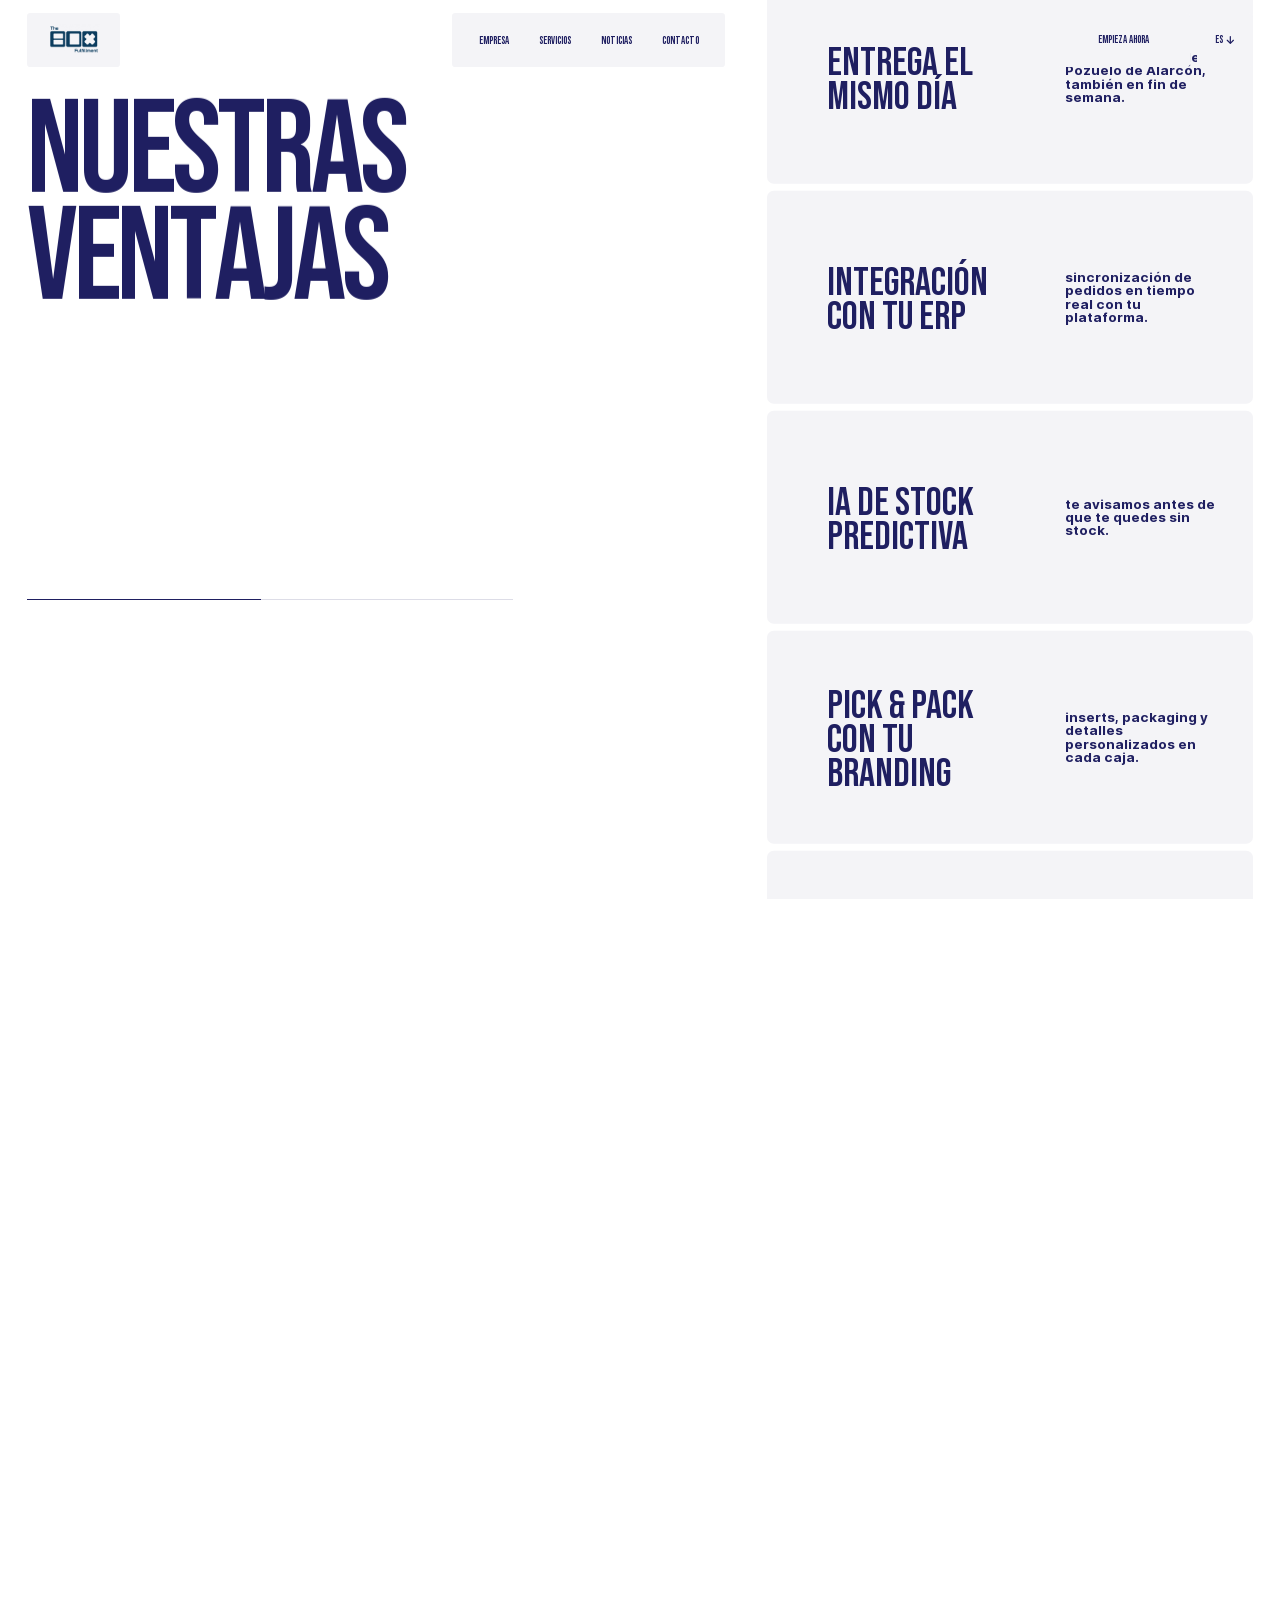
==== index.html @ 165c0702 "first commit" ====
<!DOCTYPE html>
<html lang="es">

<head>
	<meta charset="utf-8" />
	<meta property="og:image" content="./assets/img/logos/THE_BOX_LOGO_OFFICIAL_02-300x175.png" />
	<meta name="viewport" content="width=device-width, initial-scale=1.0, minimum-scale=1, maximum-scale=5" />
	<meta name="format-detection" content="telephone=no" />

	<link rel="preload" href="./assets/img/home/videos/hero-poster.png"
		as="image" type="image/png" media="(min-width: 1025px)" />
	<link rel="preload" href="./assets/img/home/videos/hero-mobile.png"
		as="image" type="image/png" media="(max-width: 1024px)" />
	<link rel="preload" href="./assets/fonts/BebasNeuePro-Bold.woff" as="font" type="font/woff" crossorigin />

	<link rel="icon" type="image/x-icon" sizes="192x192" href="./assets/favicon.ico" />

	<title>The Box Fulfillment | Inicio</title>
	<meta name="description" content="The Box Fulfillment: fulfillment especializado en suplementos. Recibimos tu producción del laboratorio, la almacenamos y la enviamos directamente a tu cliente." />

	<meta property="og:type" content="website" />
	<meta property="og:title" content="The Box Fulfillment" />
	<meta property="og:site_name" content="The Box Fulfillment" />
	<meta name="twitter:card" content="summary_large_image" />

	<link rel="stylesheet" href="./assets/css/main.css" />
	<link rel="stylesheet" href="./assets/css/custom.css" />
</head>

<body class="home">

	<!-- Preloader -->
	<div class="preloader">
		<div class="container">
			<div class="preloader__container">
				<div class="preloader__text main-animated-text">The Box Fulfillment</div>
				<div class="preloader__progress main-animated-text">
					<span class="preloader__progress-number" data-num="100">0</span>%
				</div>
				<span class="preloader__container-line"></span>
			</div>
		</div>
	</div>

	<div class="transition-plug">
		<div class="transition-plug__inner"></div>
	</div>

	<!-- Header -->
	<header class="header">
		<div class="container header__container">
			<a href="./" class="header__logo">
				<img src="./assets/img/logos/THE_BOX_LOGO_OFFICIAL-300x175.png" alt="The Box Fulfillment" class="header__logo-img" />
			</a>

			<nav class="header__menu" data-da=".header__hamburger, 1024, 0">
				<a href="./pages/about-us.html" class="header__menu-item text-hover">
					<span class="text-hover__inner">
						<span class="text-hover__elem text-hover__elem-1">Empresa</span>
						<span class="text-hover__elem text-hover__elem-2 _c-dark">Empresa</span>
					</span>
				</a>
				<a href="./pages/services.html" class="header__menu-item text-hover">
					<span class="text-hover__inner">
						<span class="text-hover__elem text-hover__elem-1">Servicios</span>
						<span class="text-hover__elem text-hover__elem-2 _c-dark">Servicios</span>
					</span>
				</a>
				<a href="./pages/blog.html" class="header__menu-item text-hover">
					<span class="text-hover__inner">
						<span class="text-hover__elem text-hover__elem-1">Noticias</span>
						<span class="text-hover__elem text-hover__elem-2 _c-dark">Noticias</span>
					</span>
				</a>
				<a href="./pages/contact-us.html" class="header__menu-item text-hover">
					<span class="text-hover__inner">
						<span class="text-hover__elem text-hover__elem-1">Contacto</span>
						<span class="text-hover__elem text-hover__elem-2 _c-dark">Contacto</span>
					</span>
				</a>
			</nav>

			<div class="header__actions">
				<button type="button" class="header__hamburger-btn btn" aria-label="Abrir menú">
					<span class="is-not-active">Menú</span>
					<span class="is-active">Cerrar</span>
				</button>

				<button type="button" class="header__btn text-hover btn" aria-label="Abrir modal"
					data-da=".header__hamburger, 1024, 1" data-contact-modal>
					<span class="btn__inner text-hover__inner">
						<span class="text-hover__elem text-hover__elem-1">Empieza ahora</span>
						<span class="text-hover__elem text-hover__elem-2">Empieza ahora</span>
					</span>
				</button>

				<div class="header__lang dropdown">
					<div class="header__lang-heading btn">
						<span class="btn__inner">
							ES
							<svg width="13" height="12" viewBox="0 0 13 12" fill="none" xmlns="http://www.w3.org/2000/svg">
								<path d="M1.267 7.06149L5.84961 11.7365C6.19441 12.0878 6.80452 12.0878 7.15054 11.7365L11.7331 7.06149C12.0902 6.69643 12.0889 6.10663 11.7295 5.74406C11.37 5.38148 10.7905 5.38148 10.4322 5.74654L7.41586 8.82221V0.931267C7.41586 0.415966 7.00504 0 6.49885 0C5.99266 0 5.58184 0.415966 5.58184 0.931267V8.82221L2.56671 5.74654C2.38698 5.56401 2.15223 5.47337 1.91625 5.47337C1.68272 5.47337 1.44796 5.56401 1.26945 5.74406C0.911205 6.10663 0.909982 6.69643 1.267 7.06149Z" fill="#1F1F61" />
							</svg>
						</span>
					</div>
					<div class="header__lang-dropdown">
						<div class="header__lang-list">
							<a href="./en/" class="header__lang-item text-hover">
								<span class="text-hover__inner">
									<span class="text-hover__elem text-hover__elem-1">Eng</span>
									<span class="text-hover__elem text-hover__elem-2">Eng</span>
								</span>
							</a>
						</div>
					</div>
				</div>
			</div>
		</div>
		<div class="header__hamburger container"></div>
	</header>

	<div id="smooth-wrapper">
		<div id="smooth-content" class="overflow-hidden">

			<div class="hero__video-container">
				<div class="hero__video-wrapper">
					<div class="hero__video-cover">
						<video class="hero__video" loop autoplay preload="auto" muted
							src="https://mvplogistics.eu/wp-content/themes/mvp/assets/img/home/videos/hero.mp4"
							poster="./assets/img/home/videos/hero-poster.png"></video>
					</div>
				</div>

				<!-- Hero -->
				<section class="hero" id="hero">
					<div class="hero__container container">
						<div class="hero__head main-animated-text">
							<div class="hero__abb">
								<div class="hero__abb-wrapper">
									<span class="hero__abb-item">The</span>
									<span class="hero__abb-item">Box</span>
								</div>
								<span class="hero__abb-text">Fulfillment</span>
							</div>
							<span class="hero__head-line main-animated-line"></span>
						</div>

						<div class="hero__container-inner">
							<h1 class="hero__title main-animated-text">
								Del laboratorio a tu cliente — tú no tocas ni una caja.
							</h1>

							<a href="./pages/services.html" class="hero__btn btn">Nuestros servicios</a>

							<div class="hero-slider">
								<div class="hero-slider__head">
									<div class="hero-slider__counter">
										<span class="hero-slider__counter-current">01</span>
										<span class="hero-slider__counter-total">/06</span>
									</div>
									<h3 class="hero-slider__title">Nuestros servicios</h3>
								</div>

								<div class="hero-slider__progressbar swiper-pagination"></div>

								<div class="swiper-wrapper">
									<div class="swiper-slide hero-slider__item active">
										<a href="./pages/services.html" class="hero-slider__item-inner" data-service="1">
											<span class="hero-slider__item-title animated-text">Almacenamiento con control de lote</span>
											<span class="hero-slider__item-box"></span>
										</a>
									</div>
									<div class="swiper-slide hero-slider__item">
										<a href="./pages/services.html" class="hero-slider__item-inner" data-service="2">
											<span class="hero-slider__item-title animated-text">Pick &amp; Pack personalizado</span>
											<span class="hero-slider__item-box"></span>
										</a>
									</div>
									<div class="swiper-slide hero-slider__item">
										<a href="./pages/services.html" class="hero-slider__item-inner" data-service="3">
											<span class="hero-slider__item-title animated-text">Envíos nacionales e internacionales</span>
											<span class="hero-slider__item-box"></span>
										</a>
									</div>
									<div class="swiper-slide hero-slider__item">
										<a href="./pages/services.html" class="hero-slider__item-inner" data-service="4">
											<span class="hero-slider__item-title animated-text">ERP de gestión integral</span>
											<span class="hero-slider__item-box"></span>
										</a>
									</div>
									<div class="swiper-slide hero-slider__item">
										<a href="./pages/services.html" class="hero-slider__item-inner" data-service="5">
											<span class="hero-slider__item-title animated-text">IA de Stock predictiva</span>
											<span class="hero-slider__item-box"></span>
										</a>
									</div>
									<div class="swiper-slide hero-slider__item">
										<a href="./pages/services.html" class="hero-slider__item-inner" data-service="6">
											<span class="hero-slider__item-title animated-text">Devoluciones gestionadas</span>
											<span class="hero-slider__item-box"></span>
										</a>
									</div>
								</div>
							</div>
						</div>
					</div>
				</section>

				<!-- About -->
				<section class="about">
					<div class="container">
						<div class="about__container scale-block">
							<div class="about__top opacity-block">
								<span class="about__top-text">Sobre nosotros</span>
								<span class="about__top-text">The Box Fulfillment</span>
							</div>

							<div class="about__container-inner">
								<h2 class="about__title animated-text">The Box Fulfillment</h2>

								<div class="opacity-block">
									<p class="about__text">
										Fulfillment 100% especializado en suplementos. Tu laboratorio nos
										envía la producción y nosotros la llevamos directamente a tus
										clientes — con control de lotes, caducidades y stock en tiempo
										real. Tú solo gestionas tu marca.
									</p>

									<a href="./pages/about-us.html" class="about__btn text-hover btn">
										<span class="btn__inner text-hover__inner">
											<span class="text-hover__elem text-hover__elem-1">Saber más sobre nosotros</span>
											<span class="text-hover__elem text-hover__elem-2">Saber más sobre nosotros</span>
										</span>
									</a>
								</div>
							</div>

							<div class="about__bottom">
								<div class="ticker">
									<span class="ticker__item">Del laboratorio a tu cliente</span>
									<span class="ticker__item">Del laboratorio a tu cliente</span>
									<span class="ticker__item">Del laboratorio a tu cliente</span>
								</div>
							</div>
						</div>
					</div>
				</section>
			</div>

			<!-- Advantages -->
			<section class="advantages">
				<div class="container">
					<div class="advantages__container">
						<div class="advantages__container-inner">
							<h2 class="advantages__title animated-text">Nuestras Ventajas</h2>
							<div class="advantages__progressbar">
								<div class="advantages__progressbar-fill"></div>
							</div>
						</div>

						<div class="advantages__scrollbox advantages__slider-mobile" data-smooth-scroll="ignore">
							<div class="swiper-wrapper advantages__scrollbox-inner">
								<div class="advantages__item advantages__scrollbox-item swiper-slide">
									<div class="advantages__item-inner">
										<h3 class="advantages__item-heading">+27M de unidades gestionadas</h3>
										<p class="advantages__item-text">en suplementos para marcas líderes del mercado.</p>
									</div>
								</div>
								<div class="advantages__item advantages__scrollbox-item swiper-slide">
									<div class="advantages__item-inner">
										<h3 class="advantages__item-heading">Especialistas en suplementos</h3>
										<p class="advantages__item-text">control de lotes, caducidades y temperatura para tu producto.</p>
									</div>
								</div>
								<div class="advantages__item advantages__scrollbox-item swiper-slide">
									<div class="advantages__item-inner">
										<h3 class="advantages__item-heading">Entrega el mismo día</h3>
										<p class="advantages__item-text">dentro de 50 km de Pozuelo de Alarcón, también en fin de semana.</p>
									</div>
								</div>
								<div class="advantages__item advantages__scrollbox-item swiper-slide">
									<div class="advantages__item-inner">
										<h3 class="advantages__item-heading">Integración con tu ERP</h3>
										<p class="advantages__item-text">sincronización de pedidos en tiempo real con tu plataforma.</p>
									</div>
								</div>
								<div class="advantages__item advantages__scrollbox-item swiper-slide">
									<div class="advantages__item-inner">
										<h3 class="advantages__item-heading">IA de Stock predictiva</h3>
										<p class="advantages__item-text">te avisamos antes de que te quedes sin stock.</p>
									</div>
								</div>
								<div class="advantages__item advantages__scrollbox-item swiper-slide">
									<div class="advantages__item-inner">
										<h3 class="advantages__item-heading">Pick &amp; Pack con tu branding</h3>
										<p class="advantages__item-text">inserts, packaging y detalles personalizados en cada caja.</p>
									</div>
								</div>
								<div class="advantages__item advantages__scrollbox-item swiper-slide">
									<div class="advantages__item-inner">
										<h3 class="advantages__item-heading">+40% crecimiento medio</h3>
										<p class="advantages__item-text">de las marcas que delegan su logística con nosotros.</p>
									</div>
								</div>
								<div class="advantages__item advantages__scrollbox-item swiper-slide">
									<div class="advantages__item-inner">
										<h3 class="advantages__item-heading">24–48h en Península</h3>
										<p class="advantages__item-text">envíos a España, Europa y mercados internacionales.</p>
									</div>
								</div>
							</div>
							<div class="swiper-pagination"></div>
						</div>
					</div>
				</div>
			</section>

			<!-- Services -->
			<section class="services">
				<div class="container">
					<div class="services__container">
						<div class="services__container-inner">
							<h2 class="services__title animated-text">Nuestros Servicios</h2>
							<a href="./pages/services.html" class="services__btn btn">Ver todos los servicios</a>
							<div class="services__progressbar">
								<div class="services__progressbar-fill"></div>
							</div>
						</div>

						<div class="services__items">
							<div class="services__item services__item-1">
								<div class="services__item-inner">
									<span class="services__item-number">01</span>
									<div class="services__item-wrapper">
										<h3 class="services__item-heading">Almacenamiento</h3>
										<p class="services__item-text">control de lotes, caducidades y stock en tiempo real.</p>
									</div>
								</div>
								<a href="./pages/services.html" class="services__item-btn btn _accent" data-service="1">
									<span class="btn__inner"></span>
								</a>
							</div>

							<div class="services__item services__item-2 _accent">
								<div class="services__item-inner">
									<span class="services__item-number">02</span>
									<div class="services__item-wrapper">
										<h3 class="services__item-heading">Pick &amp; Pack</h3>
										<p class="services__item-text">personalización máxima en cada caja con tu branding.</p>
									</div>
								</div>
								<a href="./pages/services.html" class="services__item-btn btn" data-service="2">
									<span class="btn__inner"></span>
								</a>
							</div>

							<div class="services__item services__item-3">
								<div class="services__item-inner">
									<span class="services__item-number">03</span>
									<div class="services__item-wrapper">
										<h3 class="services__item-heading">Envíos</h3>
										<p class="services__item-text">24–48h en Península, incluidos fines de semana.</p>
									</div>
								</div>
								<a href="./pages/services.html" class="services__item-btn btn _accent" data-service="3">
									<span class="btn__inner"></span>
								</a>
							</div>

							<div class="services__item services__item-4 _accent">
								<div class="services__item-inner">
									<span class="services__item-number">04</span>
									<div class="services__item-wrapper">
										<h3 class="services__item-heading">ERP de gestión</h3>
										<p class="services__item-text">panel de control con visibilidad total de tu operación.</p>
									</div>
								</div>
								<a href="./pages/services.html" class="services__item-btn btn" data-service="4">
									<span class="btn__inner"></span>
								</a>
							</div>

							<div class="services__item services__item-5">
								<div class="services__item-inner">
									<span class="services__item-number">05</span>
									<div class="services__item-wrapper">
										<h3 class="services__item-heading">IA de Stock</h3>
										<p class="services__item-text">predicción de rotura de stock antes de que ocurra.</p>
									</div>
								</div>
								<a href="./pages/services.html" class="services__item-btn btn _accent" data-service="5">
									<span class="btn__inner"></span>
								</a>
							</div>

							<div class="services__item services__item-6 _accent">
								<div class="services__item-inner">
									<span class="services__item-number">06</span>
									<div class="services__item-wrapper">
										<h3 class="services__item-heading">Devoluciones</h3>
										<p class="services__item-text">gestión completa de retornos sin complicaciones.</p>
									</div>
								</div>
								<a href="./pages/services.html" class="services__item-btn btn" data-service="6">
									<span class="btn__inner"></span>
								</a>
							</div>
						</div>
					</div>
				</div>
			</section>

			<div class="footer__video-container">
				<div class="footer__video-wrapper">
					<video class="footer__video" loop autoplay preload="auto" muted
						src="https://mvplogistics.eu/wp-content/themes/mvp/assets/img/home/videos/footer.mp4"></video>
				</div>

				<!-- Integrations / Partners -->
				<section class="clients">
					<div class="container">
						<h2 class="clients__title animated-text">Integraciones</h2>
					</div>

					<div class="clients__marquee">
						<div class="clients__track">
							<!-- Set 1 -->
							<div class="clients__item">
								<span class="clients__item-number">01</span>
								<img src="assets/img/home/clients/dhl-home-150x150.png" alt="DHL" class="clients__item-logo" />
							</div>
							<div class="clients__item">
								<span class="clients__item-number">02</span>
								<img src="assets/img/home/clients/ups-home-150x150.png" alt="UPS" class="clients__item-logo" />
							</div>
							<div class="clients__item">
								<span class="clients__item-number">03</span>
								<img src="assets/img/home/clients/amazon-home-150x150.png" alt="Amazon" class="clients__item-logo" />
							</div>
							<div class="clients__item">
								<span class="clients__item-number">04</span>
								<img src="assets/img/home/clients/shopify-home-150x150.png" alt="Shopify" class="clients__item-logo" />
							</div>
							<div class="clients__item">
								<span class="clients__item-number">05</span>
								<img src="assets/img/home/clients/correos-home-150x150.png" alt="Correos" class="clients__item-logo" />
							</div>
							<div class="clients__item">
								<span class="clients__item-number">06</span>
								<img src="assets/img/home/clients/gls-home-150x150.png" alt="GLS" class="clients__item-logo" />
							</div>
							<div class="clients__item">
								<span class="clients__item-number">07</span>
								<img src="assets/img/home/clients/woocommerce-home-150x150.png" alt="WooCommerce" class="clients__item-logo" />
							</div>
							<div class="clients__item">
								<span class="clients__item-number">08</span>
								<img src="assets/img/home/clients/prestashop-home-150x150.png" alt="PrestaShop" class="clients__item-logo" />
							</div>
							<div class="clients__item">
								<span class="clients__item-number">09</span>
								<img src="assets/img/home/clients/tipsa-home-150x150.png" alt="TIPSA" class="clients__item-logo" />
							</div>
							<div class="clients__item">
								<span class="clients__item-number">10</span>
								<img src="assets/img/home/clients/asm-home-150x150.png" alt="ASM" class="clients__item-logo" />
							</div>
							<div class="clients__item">
								<span class="clients__item-number">11</span>
								<img src="assets/img/home/clients/correos-express-home-150x150.png" alt="Correos Express" class="clients__item-logo" />
							</div>
							<div class="clients__item">
								<span class="clients__item-number">12</span>
								<img src="assets/img/home/clients/ebay-home-150x150.png" alt="eBay" class="clients__item-logo" />
							</div>
							<!-- Set 2 — duplicado para loop continuo -->
							<div class="clients__item" aria-hidden="true">
								<span class="clients__item-number">01</span>
								<img src="assets/img/home/clients/dhl-home-150x150.png" alt="" class="clients__item-logo" />
							</div>
							<div class="clients__item" aria-hidden="true">
								<span class="clients__item-number">02</span>
								<img src="assets/img/home/clients/ups-home-150x150.png" alt="" class="clients__item-logo" />
							</div>
							<div class="clients__item" aria-hidden="true">
								<span class="clients__item-number">03</span>
								<img src="assets/img/home/clients/amazon-home-150x150.png" alt="" class="clients__item-logo" />
							</div>
							<div class="clients__item" aria-hidden="true">
								<span class="clients__item-number">04</span>
								<img src="assets/img/home/clients/shopify-home-150x150.png" alt="" class="clients__item-logo" />
							</div>
							<div class="clients__item" aria-hidden="true">
								<span class="clients__item-number">05</span>
								<img src="assets/img/home/clients/correos-home-150x150.png" alt="" class="clients__item-logo" />
							</div>
							<div class="clients__item" aria-hidden="true">
								<span class="clients__item-number">06</span>
								<img src="assets/img/home/clients/gls-home-150x150.png" alt="" class="clients__item-logo" />
							</div>
							<div class="clients__item" aria-hidden="true">
								<span class="clients__item-number">07</span>
								<img src="assets/img/home/clients/woocommerce-home-150x150.png" alt="" class="clients__item-logo" />
							</div>
							<div class="clients__item" aria-hidden="true">
								<span class="clients__item-number">08</span>
								<img src="assets/img/home/clients/prestashop-home-150x150.png" alt="" class="clients__item-logo" />
							</div>
							<div class="clients__item" aria-hidden="true">
								<span class="clients__item-number">09</span>
								<img src="assets/img/home/clients/tipsa-home-150x150.png" alt="" class="clients__item-logo" />
							</div>
							<div class="clients__item" aria-hidden="true">
								<span class="clients__item-number">10</span>
								<img src="assets/img/home/clients/asm-home-150x150.png" alt="" class="clients__item-logo" />
							</div>
							<div class="clients__item" aria-hidden="true">
								<span class="clients__item-number">11</span>
								<img src="assets/img/home/clients/correos-express-home-150x150.png" alt="" class="clients__item-logo" />
							</div>
							<div class="clients__item" aria-hidden="true">
								<span class="clients__item-number">12</span>
								<img src="assets/img/home/clients/ebay-home-150x150.png" alt="" class="clients__item-logo" />
							</div>
						</div>
					</div>
				</section>

				<!-- Footer -->
				<footer class="footer">
					<div class="container">
						<div class="footer__container">
							<div class="footer__top">
								<a href="./" class="footer__logo">
									<img src="./assets/img/logos/THE_BOX_LOGO_OFFICIAL-300x175.png" alt="The Box Fulfillment" class="footer__logo-img" />
								</a>

								<nav class="footer__menu">
									<div class="footer__menu-col">
										<a href="./pages/services.html" class="footer__menu-heading text-hover">
											<span class="text-hover__inner">
												<span class="text-hover__elem text-hover__elem-1">Fulfillment</span>
												<span class="text-hover__elem text-hover__elem-2">Fulfillment</span>
											</span>
										</a>
										<a href="./pages/services.html" class="footer__menu-item text-hover">
											<span class="text-hover__inner">
												<span class="text-hover__elem text-hover__elem-1">Almacenamiento</span>
												<span class="text-hover__elem text-hover__elem-2">Almacenamiento</span>
											</span>
										</a>
										<a href="./pages/services.html" class="footer__menu-item text-hover">
											<span class="text-hover__inner">
												<span class="text-hover__elem text-hover__elem-1">Pick &amp; Pack</span>
												<span class="text-hover__elem text-hover__elem-2">Pick &amp; Pack</span>
											</span>
										</a>
										<a href="./pages/services.html" class="footer__menu-item text-hover">
											<span class="text-hover__inner">
												<span class="text-hover__elem text-hover__elem-1">Envíos</span>
												<span class="text-hover__elem text-hover__elem-2">Envíos</span>
											</span>
										</a>
										<a href="./pages/services.html" class="footer__menu-item text-hover">
											<span class="text-hover__inner">
												<span class="text-hover__elem text-hover__elem-1">Devoluciones</span>
												<span class="text-hover__elem text-hover__elem-2">Devoluciones</span>
											</span>
										</a>
									</div>

									<div class="footer__menu-col">
										<a href="./pages/services.html" class="footer__menu-heading text-hover">
											<span class="text-hover__inner">
												<span class="text-hover__elem text-hover__elem-1">Plataforma</span>
												<span class="text-hover__elem text-hover__elem-2">Plataforma</span>
											</span>
										</a>
										<a href="./pages/services.html" class="footer__menu-item text-hover">
											<span class="text-hover__inner">
												<span class="text-hover__elem text-hover__elem-1">ERP de gestión</span>
												<span class="text-hover__elem text-hover__elem-2">ERP de gestión</span>
											</span>
										</a>
										<a href="./pages/services.html" class="footer__menu-item text-hover">
											<span class="text-hover__inner">
												<span class="text-hover__elem text-hover__elem-1">IA de Stock</span>
												<span class="text-hover__elem text-hover__elem-2">IA de Stock</span>
											</span>
										</a>
										<a href="./pages/services.html" class="footer__menu-item text-hover">
											<span class="text-hover__inner">
												<span class="text-hover__elem text-hover__elem-1">Integraciones</span>
												<span class="text-hover__elem text-hover__elem-2">Integraciones</span>
											</span>
										</a>
									</div>

									<div class="footer__menu-col">
										<a href="./pages/blog.html" class="footer__menu-heading text-hover">
											<span class="text-hover__inner">
												<span class="text-hover__elem text-hover__elem-1">Recursos</span>
												<span class="text-hover__elem text-hover__elem-2">Recursos</span>
											</span>
										</a>
										<a href="./pages/blog.html" class="footer__menu-item text-hover">
											<span class="text-hover__inner">
												<span class="text-hover__elem text-hover__elem-1">Noticias</span>
												<span class="text-hover__elem text-hover__elem-2">Noticias</span>
											</span>
										</a>
										<a href="./pages/faq.html" class="footer__menu-item text-hover">
											<span class="text-hover__inner">
												<span class="text-hover__elem text-hover__elem-1">FAQ</span>
												<span class="text-hover__elem text-hover__elem-2">FAQ</span>
											</span>
										</a>
									</div>

									<div class="footer__menu-col">
										<a href="./pages/about-us.html" class="footer__menu-heading text-hover">
											<span class="text-hover__inner">
												<span class="text-hover__elem text-hover__elem-1">Empresa</span>
												<span class="text-hover__elem text-hover__elem-2">Empresa</span>
											</span>
										</a>
										<a href="./pages/about-us.html" class="footer__menu-item text-hover">
											<span class="text-hover__inner">
												<span class="text-hover__elem text-hover__elem-1">Sobre nosotros</span>
												<span class="text-hover__elem text-hover__elem-2">Sobre nosotros</span>
											</span>
										</a>
										<a href="./pages/contact-us.html" class="footer__menu-item text-hover">
											<span class="text-hover__inner">
												<span class="text-hover__elem text-hover__elem-1">Contacto</span>
												<span class="text-hover__elem text-hover__elem-2">Contacto</span>
											</span>
										</a>
									</div>
								</nav>
							</div>

							<div class="footer__bottom">
								<p class="footer__title animated-text">The Box Fulfillment</p>

								<div class="footer__bottom-container">
									<div class="footer__bottom-wrapper">
										<span class="footer__copyrights">
											© 2026 The Box Fulfillment. Todos los derechos reservados.
										</span>
										<a href="./pages/privacy-policy.html" class="footer__link text-hover">
											<span class="text-hover__inner">
												<span class="text-hover__elem text-hover__elem-1">Política de privacidad</span>
												<span class="text-hover__elem text-hover__elem-2">Política de privacidad</span>
											</span>
										</a>
									</div>

									<div class="footer__bottom-wrap">
										<div class="footer__up">
											<span class="footer__up-text">Arriba</span>
											<button type="button" class="footer__up-btn" data-scroll-to="hero">
												<svg class="footer__up-icon" width="30" height="30" viewBox="0 0 30 30" fill="none" xmlns="http://www.w3.org/2000/svg">
													<path d="M17.8544 14.4299L15.3548 11.919C15.1667 11.7302 14.8339 11.7302 14.6452 11.919L12.1456 14.4299C11.9508 14.626 11.9515 14.9428 12.1476 15.1375C12.3436 15.3322 12.6597 15.3322 12.8552 15.1362L14.5004 13.4842L14.5004 17.7225C14.5004 17.9992 14.7245 18.2227 15.0006 18.2227C15.2767 18.2227 15.5008 17.9992 15.5008 17.7225L15.5008 13.4842L17.1454 15.1362C17.2435 15.2342 17.3715 15.2829 17.5002 15.2829C17.6276 15.2829 17.7557 15.2342 17.853 15.1375C18.0484 14.9428 18.0491 14.626 17.8544 14.4299Z" fill="#1F1F61" />
												</svg>
											</button>
										</div>
									</div>
								</div>
							</div>
						</div>
					</div>
				</footer>

			</div>
		</div>
	</div>

	<!-- Modal: Formulario de contacto -->
	<div class="modal hidden" id="modal-contact">
		<p class="modal__title">Te respondemos en menos de 24h.</p>
		<p class="modal__text">¡Nos encantará hablar contigo!</p>

		<form class="modal__form" id="modal-contact-form" novalidate>
			<label class="modal__form-item input">
				<span class="modal__form-caption input__caption">
					Nombre completo: <span class="_c-accent">*</span>
				</span>
				<input type="text" name="full_name" class="modal__form-input input__field" required maxlength="400" />
			</label>

			<label class="modal__form-item input">
				<span class="modal__form-caption input__caption">
					Teléfono: <span class="_c-accent">*</span>
				</span>
				<input type="tel" name="phone" class="modal__form-input input__field input-tel" required maxlength="400" />
			</label>

			<label class="modal__form-item input">
				<span class="modal__form-caption input__caption">E-mail:</span>
				<input type="email" name="email" class="modal__form-input input__field" maxlength="400" />
			</label>

			<div class="form-message" id="modal-form-message"></div>

			<button type="submit" class="modal__form-submit text-hover btn _accent">
				<span class="text-hover__inner">
					<span class="text-hover__elem text-hover__elem-1">Enviar solicitud</span>
					<span class="text-hover__elem text-hover__elem-2">Enviar solicitud</span>
				</span>
			</button>
		</form>
	</div>

	<!-- Modal: Gracias -->
	<div class="modal hidden" id="modal-thx">
		<p class="modal__title">¡Gracias por contactar con nosotros!</p>
		<p class="modal__text">
			Te respondemos lo antes posible. Si es urgente, llámanos directamente:
		</p>
		<div class="modal__contact">
			<a href="tel:+34600000001" class="modal__contact-item">
				<img src="./assets/img/team/modal-photo-1.png" alt="Foto" class="modal__contact-img" />
				<span class="modal__contact-wrapper">
					<span class="modal__contact-heading">The Box Fulfillment</span>
					<span class="modal__contact-text">+34 600 000 001</span>
				</span>
			</a>
		</div>
	</div>

	<script src="./assets/js/main.js"></script>
	<script src="./assets/js/custom.js"></script>

</body>
</html>
---- assets/css/main.css ----
html,
body,
div,
span,
object,
iframe,
h1,
h2,
h3,
h4,
h5,
h6,
p,
blockquote,
pre,
abbr,
address,
cite,
code,
del,
dfn,
em,
img,
ins,
kbd,
q,
samp,
small,
strong,
sub,
sup,
var,
b,
i,
dl,
dt,
dd,
ol,
ul,
li,
fieldset,
form,
label,
legend,
table,
caption,
tbody,
tfoot,
thead,
tr,
th,
td,
article,
aside,
canvas,
details,
figcaption,
figure,
footer,
header,
hgroup,
menu,
nav,
section,
summary,
time,
mark,
audio,
video {
	margin: 0;
	padding: 0;
	border: 0;
	outline: 0;
	font-size: 100%;
	font-style: normal;
	vertical-align: baseline;
	background: transparent;
}
article,
aside,
details,
figcaption,
figure,
footer,
header,
hgroup,
menu,
nav,
section {
	display: block;
}
nav ul {
	list-style: none;
}
blockquote,
q {
	quotes: none;
}
blockquote:before,
blockquote:after,
q:before,
q:after {
	content: '';
	content: none;
}
a {
	margin: 0;
	padding: 0;
	font-size: 100%;
	vertical-align: baseline;
	background: transparent;
}
ins {
	background-color: #ff9;
	color: #000;
	text-decoration: none;
}
mark {
	background-color: #ff9;
	color: #000;
	font-style: italic;
	font-weight: 700;
}
del {
	text-decoration: line-through;
}
abbr[title],
dfn[title] {
	border-bottom: 1px dotted;
	cursor: help;
}
table {
	border-collapse: collapse;
	border-spacing: 0;
}
hr {
	display: block;
	height: 1px;
	border: 0;
	border-top: 1px solid #cccccc;
	margin: 1em 0;
	padding: 0;
}
input,
select {
	vertical-align: middle;
}
* {
	padding: 0;
	margin: 0;
	border: 0;
}
*,
*:before,
*:after {
	-moz-box-sizing: border-box;
	-webkit-box-sizing: border-box;
	box-sizing: border-box;
}
:focus,
:active {
	outline: none;
}
a:focus,
a:active {
	outline: none;
}
nav,
footer,
header,
aside {
	display: block;
}
html,
body {
	height: 100%;
	width: 100%;
	-ms-text-size-adjust: 100%;
	-moz-text-size-adjust: 100%;
	-webkit-text-size-adjust: 100%;
}
body {
	overflow-x: hidden;
}
header,
section,
footer {
	position: relative;
}
input,
button,
textarea {
	font-family: inherit;
}
textarea {
	resize: none;
}
input::-ms-clear {
	display: none;
}
button {
	color: inherit;
	cursor: pointer;
	background-color: transparent;
	font-size: inherit;
}
button::-moz-focus-inner {
	padding: 0;
	border: 0;
}
a,
a:visited {
	text-decoration: none;
}
a,
a:hover {
	text-decoration: none;
	color: inherit;
}
ul li {
	list-style: none;
}
img {
	max-width: 100%;
	max-height: 100%;
}
h1,
h2,
h3,
h4,
h5,
h6 {
	font-size: inherit;
	font-weight: inherit;
}
input[type='search']::-webkit-search-decoration,
input[type='search']::-webkit-search-cancel-button,
input[type='search']::-webkit-search-results-button,
input[type='search']::-webkit-search-results-decoration {
	display: none;
}
input[type='number']::-webkit-outer-spin-button,
input[type='number']::-webkit-inner-spin-button {
	appearance: none;
	-webkit-appearance: none;
	-moz-appearance: none;
	-ms-progress-appearance: none;
	margin: 0;
}
input,
textarea,
button,
select,
a {
	-webkit-tap-highlight-color: rgba(0, 0, 0, 0);
}
@font-face {
	font-family: BebasNeuePro;
	font-style: normal;
	font-weight: 400;
	src: url(../fonts/BebasNeuePro-Regular.woff) format('woff');
	font-display: swap;
}
@font-face {
	font-family: BebasNeuePro;
	font-style: normal;
	font-weight: 700;
	src: url(../fonts/BebasNeuePro-Bold.woff) format('woff');
	font-display: swap;
}
@font-face {
	font-family: Inter;
	font-style: normal;
	font-weight: 400;
	src: url(../fonts/Inter-Regular.woff) format('woff');
	font-display: swap;
}
@font-face {
	font-family: Inter;
	font-style: normal;
	font-weight: 500;
	src: url(../fonts/Inter-Medium.woff) format('woff');
	font-display: swap;
}
@font-face {
	font-family: Inter;
	font-style: normal;
	font-weight: 600;
	src: url(../fonts/Inter-SemiBold.woff) format('woff');
	font-display: swap;
}
@font-face {
	font-family: Inter;
	font-style: normal;
	font-weight: 700;
	src: url(../fonts/Inter-Bold.woff) format('woff');
	font-display: swap;
}
@media only screen and (max-width: 1024px) {
	html {
		font-size: calc(1px + 1.5 * (100vw - 375px) / 584);
	}
}
@media only screen and (min-width: 1025px) {
	html {
		font-size: calc(0.5px + 0.5 * (100vw - 960px) / 960);
	}
}
body {
	min-width: 320px;
	position: relative;
	line-height: 1.2;
	font-size: 20rem;
	font-weight: 700;
	font-family: BebasNeuePro, sans-serif;
	background-color: #fff;
	color: #1f1f61;
	scrollbar-width: 0px;
}
body::-webkit-scrollbar-track {
	background: #fff;
}
body::-webkit-scrollbar {
	width: 0px;
}
picture {
	display: flex;
}
picture img {
	width: 100%;
}
.overflow-hidden {
	overflow: hidden !important;
}
.hidden {
	display: none;
}
.home .footer {
	background: none;
}
.transition-plug {
	position: fixed;
	top: 0;
	bottom: 0;
	left: 0;
	right: 0;
	background-color: #f4f4f7;
	transform: translateY(-105%);
	z-index: 15;
}
.transition-plug__inner {
	background-color: #1f1f61;
	position: absolute;
	left: 0;
	top: 0;
	width: 100%;
	height: 0;
}
.text-animate {
	transform: translate(70%);
}
.text-animate .word {
	clip-path: inset(0 -6em 0 -6em);
}
.text-animate .char {
	transform: translateY(105%);
	transform-origin: bottom;
}
.text-rows-animate .line {
	overflow: hidden;
}
.text-rows-animate .word {
	transform: translateY(105%);
	transform-origin: bottom;
}
.text-hover__inner {
	display: block;
	clip-path: inset(0 -6em 0 -6em);
	position: relative;
	z-index: 2;
}
.text-hover__elem {
	display: block;
}
.text-hover__elem-2 {
	position: absolute;
}
@keyframes arrowMove {
	0% {
		transform: translate(0);
	}
	45% {
		transform: translate(300%);
	}
	46% {
		transform: translate(300%);
		opacity: 0;
	}
	65% {
		transform: translate(-300%);
		opacity: 0;
	}
	66% {
		transform: translate(-300%);
		opacity: 1;
	}
	to {
		transform: translate(0);
	}
}
@media only screen and (max-width: 1024px) {
	.text-hover__elem-2 {
		display: none;
	}
}
.preloader {
	display: flex;
	align-items: flex-end;
	height: 100vh;
	padding-bottom: 35rem;
	position: fixed;
	top: 0;
	bottom: 0;
	left: 0;
	right: 0;
	z-index: 20;
}
.preloader__container {
	display: flex;
	justify-content: space-between;
	align-items: flex-end;
	width: 100%;
	position: relative;
	font-size: 30rem;
	line-height: 0.9;
	text-transform: uppercase;
	padding-bottom: 10rem;
}
.preloader__container-line {
	display: block;
	position: absolute;
	bottom: 0;
	left: 0;
	height: 1rem;
	background-color: #1f1f6126;
	width: 0%;
}
.preloader__progress {
	text-align: right;
}
@media only screen and (max-width: 1024px) {
	.preloader__container {
		font-size: 20rem;
	}
}
.container {
	width: 100%;
	padding: 0 40rem;
}
@media only screen and (max-width: 1024px) {
	.container {
		padding: 0 20rem;
	}
}
input,
textarea {
	background: none;
	color: inherit;
	line-height: 1.2;
	transition: border 0.3s ease-in-out;
	border: 1rem solid transparent;
}
.input {
	display: flex;
	position: relative;
	font-family: Inter;
}
.input.focus .input__caption {
	top: calc(50% - 23rem);
	font-size: 12rem;
}
.input__caption {
	color: #1f1f6166;
	font-weight: 500;
	font-size: 16rem;
	position: absolute;
	top: 50%;
	left: 40rem;
	transform: translateY(-50%);
	transition: 0.3s;
	z-index: 2;
}
.input__field {
	color: #141414;
	background-color: #f4f4f7;
	border-radius: 5rem;
	padding: 33rem 40rem;
	width: 100%;
	font-weight: 500;
	font-size: 16rem;
}
@media only screen and (max-width: 1024px) {
	.input__caption {
		left: 30rem;
	}
	.input__field {
		padding: 30rem;
	}
}
._c-accent {
	color: #1f1f61;
}
._c-dark {
	color: #141414;
}
._text-center {
	text-align: center;
}
._bg-accent {
	background-color: #1f1f61;
}
._td-underline {
	position: relative;
}
._td-underline:before {
	content: '';
	position: absolute;
	left: 0;
	top: 100%;
	width: 100%;
	height: 1rem;
	background-color: #fff;
}
@media only screen and (max-width: 1024px) {
	._td-underline:before {
		display: none;
	}
}
.btn {
	display: inline-flex;
	justify-content: center;
	align-items: center;
	position: relative;
	text-decoration: none;
	outline: none;
	overflow: hidden;
	cursor: pointer;
	font-family: BebasNeuePro, sans-serif;
	text-align: center;
	text-transform: uppercase;
	font-weight: 700;
	line-height: 1.1;
	font-size: 30rem;
	padding: 0 60rem;
	height: 120rem;
	background-color: #f4f4f7;
	border: 1rem solid #f4f4f7;
	color: #1f1f61;
	border-radius: 5rem;
	transition: 0.3s;
}
.btn__inner {
	position: relative;
	z-index: 2;
}
.btn:focus,
.btn:hover {
	text-decoration: none;
}
.btn:after {
	content: '';
	position: absolute;
	top: 0;
	left: 0;
	display: block;
	background-color: #1f1f61;
	width: 100%;
	height: 100%;
	opacity: 0;
	border-radius: 100%;
	transform: translateY(100%);
	transition: opacity 0.65s cubic-bezier(0.215, 0.61, 0.355, 1), border-radius 0s 0.65s,
		transform 0s 0.65s;
}
.btn:hover {
	color: #fff;
}
.btn:hover:after {
	opacity: 1;
	border-radius: 0;
	transform: translate(0);
	transition: border-radius 0.65s cubic-bezier(0.215, 0.61, 0.355, 1),
		transform 0.65s cubic-bezier(0.215, 0.61, 0.355, 1);
}
.btn._accent {
	background-color: #1f1f61;
	border-color: #1f1f61;
	color: #fff;
}
.btn._accent:after {
	background-color: #f4f4f7;
}
.btn._accent:hover {
	color: #1f1f61;
}
@media only screen and (max-width: 1024px) {
	.btn {
		width: 100%;
		height: 80rem;
		font-size: 20rem;
	}
	.btn:after {
		display: none;
	}
	.btn:hover {
		color: #1f1f61;
	}
	.btn._accent:hover {
		color: #f4f4f7;
	}
}
.modal.f-html {
	width: 740rem;
	background-color: #fff;
	border-radius: 10rem;
	padding: 65rem;
	display: flex;
	flex-direction: column;
}
.modal .f-button.is-close-button {
	width: 85rem;
	height: 85rem;
	border-radius: 5rem;
	background-color: #f4f4f7;
	opacity: 1;
	right: calc(100% + 20rem);
	top: 50%;
	transform: translateY(-50%);
	border: 1rem solid #f4f4f7;
}
.modal .f-button.is-close-button svg {
	display: none;
}
.modal .f-button.is-close-button svg:focus-visible {
	box-shadow: none;
}
.modal .f-button.is-close-button:before {
	content: '';
	width: 100%;
	height: 100%;
	background-image: url(../img/icons/close.svg);
	background-size: cover;
	background-position: center;
	transition: 0.3s;
	z-index: 2;
}
.modal .f-button.is-close-button:hover {
	background-color: #1f1f61;
}
.modal .f-button.is-close-button:hover:before {
	filter: invert(100%);
}
.modal__title {
	font-size: 70rem;
	color: #1f1f61;
	letter-spacing: -0.04em;
	line-height: 0.85;
	text-transform: uppercase;
	margin-bottom: 60rem;
}
.modal__text {
	color: #1f1f61;
	font-family: Inter;
	font-weight: 500;
	margin-bottom: 15rem;
	letter-spacing: -0.01em;
	line-height: 1;
	font-size: 16rem;
}
.modal__form-item {
	margin-bottom: 10rem;
}
.modal__form-submit {
	width: 100%;
}
.modal__contact {
	display: flex;
	justify-content: space-between;
	margin-top: 40rem;
	padding-bottom: 20rem;
	border-bottom: 1rem solid rgba(31, 31, 97, 0.15);
}
.modal__contact-item {
	display: flex;
	align-items: center;
	gap: 25rem;
}
.modal__contact-img {
	width: 85rem;
	height: 100rem;
	border-radius: 3rem;
}
.modal__contact-wrapper {
	display: flex;
	flex-direction: column;
}
.modal__contact-heading {
	font-weight: 700;
	font-size: 20rem;
	color: #1f1f61;
	text-transform: uppercase;
}
.modal__contact-text {
	font-weight: 700;
	font-size: 18rem;
	color: #1f1f61;
}
.modal-services.f-html {
	padding: 0;
	margin: 0;
	background: none;
}
.modal-services__inner {
	max-height: 90vh;
	width: 965rem;
	background-color: #1f1f61;
	color: #fff;
	padding: 150rem 225rem 150rem 195rem;
	overflow-y: auto;
	border-radius: 10rem;
	scrollbar-width: 0px;
}
.modal-services__inner::-webkit-scrollbar-track {
	background: #fff;
}
.modal-services__inner::-webkit-scrollbar {
	width: 0px;
}
.modal-services .f-button.is-close-button {
	width: 85rem;
	height: 85rem;
	border-radius: 5rem;
	background-color: #f4f4f7;
	opacity: 1;
	right: calc(100% + 20rem);
	top: 50%;
	transform: translateY(-50%);
	border: 1rem solid #f4f4f7;
}
.modal-services .f-button.is-close-button svg {
	display: none;
}
.modal-services .f-button.is-close-button svg:focus-visible {
	box-shadow: none;
}
.modal-services .f-button.is-close-button:before {
	content: '';
	width: 100%;
	height: 100%;
	background-image: url(../img/icons/close.svg);
	background-size: cover;
	background-position: center;
	transition: 0.3s;
	z-index: 2;
}
.modal-services .f-button.is-close-button:hover {
	background-color: #1f1f61;
}
.modal-services .f-button.is-close-button:hover:before {
	filter: invert(100%);
}
.modal-services.hidden {
	display: none;
}
.modal-services__container {
	margin-bottom: 60rem;
}
.modal-services__container:last-child {
	margin-bottom: 0;
}
.modal-services__title {
	margin-bottom: 80rem;
	text-transform: uppercase;
	font-size: 60rem;
	line-height: 0.9;
}
.modal-services__heading {
	font-size: 40rem;
	margin-bottom: 40rem;
	text-transform: uppercase;
}
.modal-services__heading._mb-less {
	margin-bottom: 20rem;
}
.modal-services__items {
	display: flex;
	flex-direction: column;
	gap: 15rem;
}
.modal-services__item {
	vertical-align: middle;
}
.modal-services__city {
	font-size: 30rem;
	text-transform: uppercase;
	margin-right: 10rem;
}
.modal-services__city:after {
	content: '';
	display: inline-block;
	width: 21rem;
	height: 21rem;
	background-image: url(../img/icons/arrow-right.svg);
	background-size: contain;
	background-repeat: no-repeat;
	background-position: center;
	margin-left: 10rem;
}
.modal-services__city:last-child:after {
	display: none;
}
.modal-services__text {
	font-family: Inter;
	font-size: 18rem;
	line-height: 1;
	display: flex;
	flex-direction: column;
	gap: 20rem;
}
.modal-services__text-small {
	font-family: Inter;
	font-size: 16rem;
	font-weight: 400;
}
.modal-services__caption {
	margin-bottom: 10rem;
	font-size: 25rem;
	text-transform: uppercase;
}
.modal-services__wrapper {
	margin-bottom: 20rem;
}
.modal-services__wrapper:last-child {
	margin-bottom: 0;
}
.modal-services__list {
	margin-top: 20rem;
	border-top: 1rem solid rgba(255, 255, 255, 0.1);
}
.modal-services__list-item {
	padding: 15rem 0;
	border-bottom: 1rem solid rgba(255, 255, 255, 0.1);
	line-height: 0.9;
}
.modal-services__info {
	display: flex;
	justify-content: space-between;
	align-items: center;
	padding: 10rem 0;
	border-top: 1rem solid rgba(255, 255, 255, 0.1);
	border-bottom: 1rem solid rgba(255, 255, 255, 0.1);
	line-height: 0.9;
	margin: 20rem 0;
}
.modal-services__info-btn {
	padding: 0;
	width: 35rem;
	height: 35rem;
}
.modal-services__info-btn .btn__inner {
	display: flex;
	align-items: center;
	justify-content: center;
}
.modal-services__info-btn .btn__inner:before {
	content: '';
	display: block;
	width: 8rem;
	height: 8rem;
	background-image: url(../img/icons/plus.svg);
	background-size: contain;
	background-repeat: no-repeat;
	background-position: center;
	filter: invert(100%);
	transition: 0.3s;
}
.modal-services__info-btn:hover .btn__inner:before {
	filter: invert(0%);
	transform: rotate(180deg);
}
.fancybox__viewport.is-draggable {
	cursor: default !important;
}
@media only screen and (max-width: 1024px) {
	.modal.f-html {
		width: calc(100% - 40rem);
		padding: 40rem 20rem 20rem;
	}
	.modal .f-button.is-close-button {
		width: 65rem;
		height: 65rem;
		right: 50%;
		top: auto;
		bottom: calc(100% + 10rem);
		transform: translate(50%);
	}
	.modal .f-button.is-close-button:hover {
		background-color: #f4f4f7;
	}
	.modal .f-button.is-close-button:hover:before {
		filter: invert(0%);
	}
	.modal__title {
		font-size: 40rem;
		margin-bottom: 40rem;
	}
	.modal__text {
		font-size: 13rem;
	}
	.modal__contact {
		flex-direction: column;
		margin-top: 30rem;
		gap: 20rem;
		padding-bottom: 0;
		border: none;
	}
	.modal-services__inner {
		max-height: 75vh;
		width: 335rem;
		padding: 60rem 20rem 40rem;
	}
	.modal-services .f-button.is-close-button {
		width: 65rem;
		height: 65rem;
		right: 50%;
		top: auto;
		bottom: calc(100% + 10rem);
		transform: translate(50%);
	}
	.modal-services .f-button.is-close-button:hover {
		background-color: #f4f4f7;
	}
	.modal-services .f-button.is-close-button:hover:before {
		filter: invert(0%);
	}
	.modal-services.hidden {
		display: none;
	}
	.modal-services__container {
		margin-bottom: 40rem;
	}
	.modal-services__title {
		margin-bottom: 40rem;
		font-size: 40rem;
	}
	.modal-services__heading {
		font-size: 25rem;
		margin-bottom: 15rem;
	}
	.modal-services__items {
		gap: 10rem;
	}
	.modal-services__city {
		font-size: 20rem;
	}
	.modal-services__city:after {
		width: 15rem;
		height: 15rem;
	}
	.modal-services__text {
		font-size: 14rem;
		gap: 10rem;
	}
	.modal-services__caption {
		margin-bottom: 10rem;
		font-size: 20rem;
	}
	.modal-services__wrapper {
		margin-bottom: 15rem;
	}
	.modal-services__list {
		margin-top: 15rem;
	}
	.modal-services__list-item {
		padding: 10rem 0;
		font-size: 16rem;
	}
}
.ticker {
	animation: ticker 20s linear infinite;
	white-space: nowrap;
	box-sizing: content-box;
	display: inline-block;
	padding-left: 100%;
}
.ticker__item {
	margin-right: 150rem;
}
.ticker__item:last-child {
	margin-right: 0;
}
@keyframes ticker {
	0% {
		-webkit-transform: translate3d(0, 0, 0);
		transform: translateZ(0);
		visibility: visible;
	}
	to {
		-webkit-transform: translate3d(-100%, 0, 0);
		transform: translate3d(-100%, 0, 0);
	}
}
.header {
	position: fixed;
	top: 0;
	left: 0;
	right: 0;
	z-index: 10;
	transform: translateY(-105%);
}
.header__container {
	padding-top: 20rem;
	padding-bottom: 20rem;
	display: flex;
	justify-content: space-between;
	align-items: center;
	position: relative;
	transition: transform 0.8s ease-in-out;
	z-index: 2;
}
.header__container.active {
	transform: translateY(calc(-105% - 120rem));
}
.header__logo {
	height: 80rem;
	background-color: #f4f4f7;
	border-radius: 5rem;
	display: flex;
	justify-content: center;
	align-items: center;
	padding: 0 30rem;
}
.header__logo-img {
	width: 80rem;
}
.header__menu {
	height: 80rem;
	background-color: #f4f4f7;
	border-radius: 5rem;
	display: flex;
	justify-content: center;
	align-items: center;
	gap: 45rem;
	padding: 0 40rem;
	font-size: 16rem;
	text-transform: uppercase;
}
.header__menu-item {
	color: #1f1f61;
}
.header__actions {
	display: flex;
	gap: 10rem;
}
.header__btn {
	height: 80rem;
	font-size: 16rem;
}
.header__lang {
	position: relative;
	text-transform: uppercase;
}
.header__lang-heading {
	height: 80rem;
	width: 85rem;
	background-color: #f4f4f7;
	border-radius: 5rem;
	padding: 0;
	font-size: 16rem;
}
.header__lang-heading svg {
	width: 13rem;
	height: 12rem;
	flex: 0 0 auto;
	transition: transform 0.3s;
}
.header__lang-heading svg path {
	transition: fill 0.3s;
}
.header__lang-heading .btn__inner {
	display: flex;
	align-items: center;
	justify-content: center;
	gap: 5rem;
}
.header__lang-heading:hover svg path {
	fill: #f4f4f7;
}
.header__lang-heading.active svg {
	transform: rotate(180deg);
}
.header__lang-dropdown {
	background-color: #f4f4f7;
	border-radius: 5rem;
	position: absolute;
	top: 100%;
	margin-top: 10rem;
	display: flex;
	flex-direction: column;
	align-items: center;
	justify-content: center;
	width: 100%;
	transform: translate(200%);
}
.header__lang-dropdown.hidden {
	display: none;
}
.header__lang-list {
	padding: 20rem 0;
	display: flex;
	flex-direction: column;
	align-items: flex-start;
	gap: 12rem;
}
.header__lang-item {
	font-size: 16rem;
}
.header__hamburger,
.header__hamburger-btn {
	display: none;
}
@media only screen and (max-width: 1024px) {
	.header__container.active {
		transform: translateY(0);
	}
	.header__logo {
		height: 60rem;
		padding: 0 8rem;
	}
	.header__logo-img {
		width: 40rem;
	}
	.header__menu {
		height: auto;
		background: none;
		border-radius: 0;
		flex-direction: column;
		gap: 30rem;
		padding: 0;
		position: relative;
		top: 30vh;
		font-size: 30rem;
	}
	.header__menu-item,
	.header__menu-item:hover {
		color: #fff;
	}
	.header__btn {
		font-size: 20rem;
		background-color: #fff;
	}
	.header__lang-heading {
		height: 60rem;
		width: 60rem;
	}
	.header__lang-heading svg {
		width: 11rem;
		height: 12rem;
	}
	.header__lang-heading .btn__inner {
		display: flex;
		align-items: center;
		justify-content: center;
		gap: 5rem;
	}
	.header__lang-heading:hover svg path {
		fill: #1f1f61;
	}
	.header__lang-heading.active svg {
		transform: rotate(180deg);
	}
	.header__lang-dropdown {
		margin-top: 5rem;
	}
	.header__lang-list {
		gap: 7rem;
	}
	.header__hamburger {
		position: fixed;
		top: 0;
		left: 0;
		right: 0;
		height: 100vh;
		background-color: #1f1f61;
		display: flex;
		justify-content: space-between;
		flex-direction: column;
		transform: translate(100%);
		padding-bottom: 20rem;
	}
	.header__hamburger-btn {
		display: flex;
		height: 60rem;
		padding: 0 20rem;
		font-size: 14rem;
		min-width: 80rem;
	}
	.header__hamburger-btn .is-active {
		display: none;
	}
	.header__hamburger-btn.active .is-active {
		display: block;
	}
	.header__hamburger-btn.active .is-not-active {
		display: none;
	}
}
.footer {
	padding-top: 120rem;
	color: #fff;
	background-color: #141414;
}
.footer__video {
	width: 100%;
	height: 100%;
	object-fit: cover;
	object-position: center;
}
.footer__video-container {
	position: relative;
}
.footer__video-wrapper {
	display: flex;
	position: absolute;
	top: -1vh;
	left: -1%;
	width: 102%;
	height: 102vh;
	z-index: -1;
}
.footer__video-wrapper:after {
	content: '';
	display: block;
	width: 100%;
	height: 100%;
	position: absolute;
	top: 0;
	left: 0;
	background-color: #000;
	opacity: 0.3;
	z-index: 2;
}
.footer__container {
	display: flex;
	flex-direction: column;
	gap: 275rem;
}
.footer__top {
	display: flex;
	justify-content: space-between;
	align-items: flex-start;
}
.footer__logo {
	display: flex;
}
.footer__logo-img {
	width: 105rem;
}
.footer__menu {
	display: flex;
	justify-content: space-between;
	gap: 170rem;
	width: 1100rem;
}
.footer__menu-col {
	display: flex;
	flex-direction: column;
}
.footer__menu-heading {
	font-size: 30rem;
	text-transform: uppercase;
	margin-bottom: 60rem;
}
.footer__menu-item {
	font-size: 18rem;
	margin-bottom: 10rem;
	font-weight: 400;
}
.footer__menu-item:last-child {
	margin-bottom: 0;
}
.footer__title {
	font-size: 257rem;
	font-weight: 700;
	line-height: 0.9;
	text-transform: uppercase;
	padding-top: 30rem;
	margin-bottom: 30rem;
	border-top: 1rem solid rgba(255, 255, 255, 0.2);
	display: flex;
}
.footer__bottom-container {
	padding: 20rem 0;
	border-top: 1rem solid rgba(255, 255, 255, 0.2);
	display: flex;
	align-items: center;
	justify-content: space-between;
}
.footer__bottom-wrapper {
	display: flex;
	align-items: center;
	gap: 10rem;
}
.footer__bottom-wrap {
	width: 1100rem;
	display: flex;
	align-items: center;
	justify-content: space-between;
}
.footer__copyrights {
	width: 360rem;
}
.footer__copyrights,
.footer__link {
	font-size: 12rem;
	text-transform: uppercase;
}
.footer__up {
	display: flex;
	align-items: center;
	gap: 15rem;
	font-size: 12rem;
	text-transform: uppercase;
}
.footer__up-btn {
	display: flex;
	align-items: center;
	justify-content: center;
	border-radius: 2rem;
	width: 30rem;
	height: 30rem;
	background-color: #f4f4f70d;
	transition: 0.3s;
}
.footer__up-btn:hover {
	background-color: #fff;
}
.footer__up-btn:hover path {
	fill: #141414;
}
.footer__up-icon {
	width: 100%;
	height: 100%;
}
.footer__up-icon path {
	fill: #fff;
	transition: 0.3s;
}
@media only screen and (max-width: 1024px) {
	.footer {
		padding-top: 80rem;
	}
	.footer__video {
		display: none;
	}
	.footer__video-wrapper {
		background-image: url(../img/home/videos/footer-mobile.png);
		background-size: cover;
		background-position: center;
	}
	.footer__video-wrapper:after {
		display: none;
	}
	.footer__container {
		gap: 60rem;
	}
	.footer__top {
		flex-direction: column;
		align-items: stretch;
	}
	.footer__logo {
		display: none;
	}
	.footer__menu {
		flex-direction: column;
		gap: 40rem;
		width: 100%;
	}
	.footer__menu-heading {
		font-size: 20rem;
		margin-bottom: 20rem;
	}
	.footer__menu-item {
		font-size: 16rem;
		margin-bottom: 10rem;
		line-height: 1.1;
	}
	.footer__title {
		font-size: 47rem;
		padding-top: 15rem;
		margin-bottom: 15rem;
	}
	.footer__bottom-container {
		padding: 15rem 0 20rem;
	}
	.footer__bottom-wrapper {
		flex-direction: column;
		align-items: flex-start;
		gap: 5rem;
	}
	.footer__bottom-wrap,
	.footer__copyrights {
		width: auto;
	}
	.footer__copyrights,
	.footer__link {
		color: #ffffff80;
		font-size: 10rem;
	}
	.footer__up {
		gap: 10rem;
		font-size: 10rem;
		color: #ffffff80;
	}
}
.hero {
	height: 100vh;
	display: flex;
	flex-direction: column;
	justify-content: flex-end;
}
.hero__video {
	width: 100%;
	height: 100%;
	object-fit: cover;
	object-position: center;
}
.hero__video-container {
	padding-bottom: 100rem;
	position: relative;
}
.hero__video-container:after {
	content: '';
	display: block;
	width: 100%;
	height: 100rem;
	position: absolute;
	bottom: -1rem;
	left: 0;
	right: 0;
	background-color: #fff;
}
.hero__video-cover {
	display: flex;
	position: absolute;
	left: 50%;
	top: 100%;
	transform: translate(-50%) scale(0.35) rotate(30deg);
	width: 100%;
	height: 100%;
}
.hero__video-cover:after {
	content: '';
	display: block;
	width: 100%;
	height: 100%;
	position: absolute;
	top: 0;
	left: 0;
	background-color: #000;
	opacity: 0.35;
	z-index: 2;
}
.hero__video-wrapper {
	width: 100%;
	height: 100vh;
	display: flex;
	position: absolute;
	left: 0;
	top: 0;
	z-index: -1;
}
.hero__container {
	padding-bottom: 80rem;
	position: relative;
	z-index: 2;
}
.hero__container-inner {
	display: flex;
	justify-content: space-between;
	align-items: center;
}
.hero__head {
	color: #fff;
	display: flex;
	justify-content: space-between;
	align-items: center;
	margin-bottom: 100rem;
	padding-bottom: 15rem;
	position: relative;
}
.hero__head-line {
	position: absolute;
	left: 0;
	bottom: 0;
	background-color: #ffffff26;
	width: 0;
	height: 1rem;
}
.hero__abb {
	display: flex;
	align-items: center;
	justify-content: space-between;
	width: 100%;
	font-size: 40rem;
	line-height: 0.9;
}
.hero__abb-wrapper {
	display: flex;
	gap: 10rem;
}
.hero__abb-item {
	display: inline-block;
	width: 360rem;
}
.hero__abb-text {
	font-size: 40rem;
	line-height: 0.9;
	text-transform: uppercase;
}
.hero__title {
	font-size: 100rem;
	max-width: 1100rem;
	line-height: 0.9;
	text-transform: uppercase;
	color: #fff;
}
.hero__btn {
	display: none;
}
.hero-slider {
	background-color: #fff;
	border-radius: 10rem;
	width: 545rem;
	overflow: hidden;
	transform: translate(110%);
}
.hero-slider__head {
	display: flex;
	align-items: center;
	justify-content: space-between;
	padding: 40rem 40rem 0;
}
.hero-slider__counter {
	font-size: 20rem;
	color: #1f1f61;
}
.hero-slider__counter-current {
	min-width: 16rem;
}
.hero-slider__counter-total {
	opacity: 0.2;
}
.hero-slider__title {
	font-size: 15rem;
	text-transform: uppercase;
}
.hero-slider__progressbar {
	margin-top: 130rem;
	margin-bottom: 20rem;
	width: calc(100% - 80rem);
	position: relative;
	left: 40rem;
	height: 1rem;
	background-color: #1f1f6126;
}
.hero-slider__progressbar .swiper-pagination-progressbar-fill {
	background-color: #1f1f61;
	position: absolute;
	left: 0;
	top: 0;
	width: 100%;
	height: 100%;
	transform: scale(0);
	transform-origin: left top;
}
.hero-slider__item {
	background-color: #fff;
}
.hero-slider__item-inner {
	padding: 20rem 40rem 40rem;
	display: flex;
	justify-content: space-between;
	align-items: center;
	margin-top: auto;
}
.hero-slider__item-inner:hover .hero-slider__item-box:before {
	animation: arrowMove 1s;
}
.hero-slider__item-title {
	font-size: 30rem;
	line-height: 0.9;
	text-transform: uppercase;
	max-width: 275rem;
}
.hero-slider__item-box {
	width: 40rem;
	height: 40rem;
	border-radius: 5rem;
	background-color: #1f1f61;
	display: flex;
	justify-content: center;
	align-items: center;
	overflow: hidden;
}
.hero-slider__item-box:before {
	content: '';
	display: inline-block;
	width: 10rem;
	height: 10rem;
	background-image: url(../img/icons/arrow.svg);
	background-size: contain;
	background-repeat: no-repeat;
	transition: transform 0.3s;
}
@media only screen and (max-width: 1024px) {
	.hero__video {
		display: none;
	}
	.hero__video-cover {
		background-image: url(../img/home/videos/hero-mobile.png);
		background-size: cover;
		background-position: center;
	}
	.hero__video-cover:after {
		display: none;
	}
	.hero__container {
		padding-bottom: 40rem;
	}
	.hero__container-inner {
		align-items: stretch;
		flex-direction: column;
	}
	.hero__head {
		margin-bottom: 80rem;
		padding-bottom: 10rem;
	}
	.hero__abb {
		font-size: 20rem;
	}
	.hero__abb-wrapper {
		gap: 20rem;
	}
	.hero__abb-item {
		width: auto;
	}
	.hero__abb-text {
		font-size: 20rem;
	}
	.hero__title {
		font-size: 40rem;
		margin-bottom: 40rem;
	}
	.hero__btn {
		display: flex;
		justify-content: center;
		align-items: center;
		transform: translateY(200%);
		transition: none;
	}
	.hero-slider {
		display: none;
	}
}
.about {
	padding: 130rem 0;
}
.about__container {
	padding: 45rem 40rem 20rem;
	border-radius: 20rem;
	background-color: #1f1f61;
	color: #fff;
	overflow: hidden;
}
.about__container-inner {
	margin-top: 75rem;
	margin-left: 700rem;
	margin-bottom: 90rem;
}
.about__top {
	display: flex;
	justify-content: space-between;
	align-items: center;
	padding-bottom: 10rem;
	margin-bottom: 75rem;
	border-bottom: 1rem solid #353571;
	text-transform: uppercase;
}
.about__bottom {
	padding-top: 15rem;
	border-top: 1rem solid #353571;
	text-align: center;
	color: #ffffff0d;
	font-size: 235rem;
	letter-spacing: -0.03em;
	font-weight: 400;
	line-height: 1;
	text-transform: uppercase;
}
.about__title {
	font-size: 70rem;
	text-transform: uppercase;
	margin-bottom: 20rem;
}
.about__text {
	font-family: Inter;
	max-width: 570rem;
	font-weight: 400;
	margin-bottom: 120rem;
}
@media only screen and (max-width: 1024px) {
	.about {
		padding: 50rem 0 40rem;
	}
	.about__container {
		padding: 30rem 20rem 20rem;
		border-radius: 10rem;
	}
	.about__container-inner {
		margin-left: 0;
		margin-bottom: 0;
	}
	.about__top {
		padding-bottom: 5rem;
		font-size: 15rem;
		margin-bottom: 80rem;
	}
	.about__bottom {
		display: none;
	}
	.about__title {
		font-size: 60rem;
	}
	.about__text {
		max-width: 100%;
		font-size: 18rem;
		margin-bottom: 40rem;
	}
	.about__btn {
		width: 100%;
	}
}
.advantages {
	padding: 140rem 0 50rem;
	max-height: 100vh;
	background-color: #fff;
}
.advantages:after {
	content: '';
	display: block;
	width: 100%;
	height: 3rem;
	position: absolute;
	bottom: -1rem;
	left: 0;
	right: 0;
	background-color: #fff;
}
.advantages__container {
	display: flex;
	justify-content: space-between;
	align-items: flex-start;
}
.advantages__container-inner {
	display: flex;
	flex-direction: column;
	justify-content: space-between;
	height: 760rem;
}
.advantages__title {
	max-width: 730rem;
	font-size: 200rem;
	letter-spacing: -0.03em;
	line-height: 0.8;
	text-transform: uppercase;
}
.advantages__scrollbox-inner {
	display: flex;
	flex-direction: column;
	gap: 10rem;
}
.advantages__item-inner {
	display: flex;
	align-items: center;
	justify-content: space-between;
	padding-left: 90rem;
	padding-right: 42rem;
	width: 730rem;
	min-height: 320rem;
	background-color: #f4f4f7;
	border-radius: 10rem;
}
.advantages__item-heading {
	max-width: 260rem;
	font-size: 60rem;
	line-height: 0.85;
	text-transform: uppercase;
}
.advantages__item-text {
	max-width: 240rem;
	font-family: Inter;
	line-height: 1;
}
.advantages__key {
	width: 915rem;
	min-height: 320rem;
	background-color: #1f1f61;
	display: flex;
	align-items: center;
	gap: 150rem;
	padding: 55rem 75rem;
	border-radius: 10rem;
	color: #fff;
}
.advantages__key-number {
	min-width: 150rem;
	opacity: 0.05;
	letter-spacing: -0.03em;
	font-size: 188rem;
	font-weight: 400;
}
.advantages__key-heading {
	max-width: 425rem;
	font-size: 40rem;
	line-height: 0.9;
}
.advantages__progressbar {
	width: 730rem;
	position: relative;
	height: 2rem;
	background-color: #1f1f6126;
}
.advantages__progressbar-fill {
	background-color: #1f1f61;
	position: absolute;
	left: 0;
	top: 0;
	width: 10%;
	height: 100%;
	transform-origin: left top;
}
@media only screen and (max-width: 1024px) {
	.advantages {
		padding: 40rem 0;
		max-height: none;
	}
	.advantages__container {
		align-items: stretch;
		flex-direction: column;
	}
	.advantages__container-inner {
		height: auto;
	}
	.advantages__title {
		max-width: 100%;
		font-size: 80rem;
		letter-spacing: 0;
		margin-bottom: 40rem;
	}
	.advantages__scrollbox {
		display: block;
	}
	.advantages__scrollbox-inner {
		flex-direction: row;
		gap: 0;
	}
	.advantages__scrollbox .swiper-pagination {
		height: 4rem;
		background-color: #f4f4f7;
		position: relative;
		margin-top: 20rem;
	}
	.advantages__scrollbox .swiper-pagination .swiper-pagination-progressbar-fill {
		background-color: #1f1f61;
		position: absolute;
		left: 0;
		top: 0;
		width: 100%;
		height: 100%;
		transform: scale(0);
		transform-origin: left top;
	}
	.advantages__item-inner {
		padding: 40rem 60rem 40rem 40rem;
		width: 335rem;
		min-height: 240rem;
		flex-direction: column;
		gap: 10rem;
	}
	.advantages__item-heading {
		max-width: 100%;
		font-size: 40rem;
	}
	.advantages__item-text {
		max-width: 225rem;
		font-size: 16rem;
	}
	.advantages__list-mobile {
		display: flex;
		flex-direction: column;
		gap: 10rem;
	}
	.advantages__key {
		width: 100%;
		min-height: auto;
		gap: 25rem;
		padding: 40rem;
		flex-direction: column;
		align-items: flex-start;
	}
	.advantages__key-number {
		min-width: auto;
		letter-spacing: -0.03em;
		font-size: 60rem;
		font-weight: 700;
		line-height: 0.8;
	}
	.advantages__key-heading {
		max-width: 210rem;
		font-size: 20rem;
	}
	.advantages__progressbar {
		display: none;
	}
}
.services {
	padding: 180rem 0;
	background-color: #fff;
}
.services__container {
	height: 920rem;
	display: flex;
	gap: 10rem;
}
.services__container-inner {
	background-image: url(../img/home/services/image.png);
	background-size: cover;
	background-repeat: no-repeat;
	width: 915rem;
	border-radius: 20rem;
	color: #fff;
	padding: 120rem 60rem 55rem;
	display: flex;
	flex-direction: column;
	justify-content: space-between;
}
.services__title {
	font-size: 200rem;
	letter-spacing: -0.03em;
	line-height: 0.8;
	text-transform: uppercase;
	max-width: 730rem;
}
.services__btn {
	display: none;
}
.services__progressbar {
	width: 100%;
	position: relative;
	height: 2rem;
	background-color: #f4f4f71f;
}
.services__progressbar-fill {
	background-color: #fff;
	position: absolute;
	left: 0;
	top: 0;
	width: 10%;
	height: 100%;
	transform-origin: left top;
}
.services__items {
	width: 915rem;
	position: relative;
}
.services__item {
	display: flex;
	justify-content: center;
	align-items: center;
	flex-direction: column;
	width: 100%;
	height: 100%;
	border-radius: 20rem;
	position: absolute;
	left: 50%;
	top: 50%;
	transform: translate(-50%, 100%);
	background-color: #f4f4f7;
}
.services__item._accent {
	background-color: #1f1f61;
	color: #f4f4f7;
}
.services__item-1 {
	position: relative;
	transform: translate(-50%, -50%);
}
.services__item-inner {
	display: flex;
	align-items: center;
	gap: 100rem;
}
.services__item-number {
	font-size: 260rem;
	letter-spacing: -0.02em;
}
.services__item-wrapper {
	width: 460rem;
}
.services__item-heading {
	margin-bottom: 26rem;
	font-size: 60rem;
	line-height: 0.9;
	text-transform: uppercase;
}
.services__item-text {
	line-height: 1;
	max-width: 250rem;
	font-family: Inter;
}
.services__item-btn {
	position: absolute;
	left: 50%;
	bottom: 55rem;
	transform: translate(-50%);
	padding: 0;
	width: 85rem;
	height: 85rem;
}
.services__item-btn .btn__inner {
	display: flex;
}
.services__item-btn .btn__inner:before {
	content: '';
	width: 15rem;
	height: 15rem;
	background-image: url(../img/icons/plus.svg);
	background-size: contain;
	background-repeat: no-repeat;
	background-position: center;
	filter: invert(100%);
	transition: 0.3s;
}
.services__item-btn:hover .btn__inner:before {
	filter: invert(0%);
	transform: rotate(180deg);
}
.services__item-btn._accent .btn__inner:before {
	filter: invert(0%);
}
.services__item-btn._accent:hover .btn__inner:before {
	filter: invert(100%);
}
@media only screen and (max-width: 1024px) {
	.services {
		padding: 40rem 0 80rem;
	}
	.services__container {
		height: auto;
		gap: 0;
	}
	.services__container-inner {
		background-image: url(../img/home/services/image-mobile.png);
		width: 100%;
		padding: 50rem 20rem 20rem;
		border-radius: 10rem;
	}
	.services__title {
		font-size: 80rem;
		max-width: 100%;
		margin-bottom: 60rem;
	}
	.services__btn {
		display: flex;
	}
	.services__progressbar,
	.services__items {
		display: none;
	}
}
.clients {
	padding: 120rem 0 90rem;
}
.clients__title {
	max-width: 730rem;
	text-transform: uppercase;
	font-size: 200rem;
	line-height: 0.8;
	margin-bottom: 65rem;
	color: #f4f4f7;
}
.clients__container {
	display: flex;
	flex-wrap: wrap;
	gap: 10rem;
}
.clients__item {
	position: relative;
	display: flex;
	align-items: center;
	justify-content: center;
	background-color: #f4f4f70d;
	border: 1rem solid rgba(255, 255, 255, 0.12);
	-webkit-backdrop-filter: blur(50rem);
	backdrop-filter: blur(50rem);
	border-radius: 20rem;
	width: 545rem;
	height: 385rem;
}
.clients__item:first-child {
	margin-left: 740rem;
}
.clients__item-number {
	font-size: 20rem;
	font-weight: 700;
	color: #fff;
	opacity: 0.5;
	position: absolute;
	left: 40rem;
	top: 40rem;
}
.clients__item-logo {
	width: 230rem;
}
@media only screen and (max-width: 1024px) {
	.clients {
		padding: 80rem 0 40rem;
	}
	.clients__title {
		max-width: 100%;
		font-size: 80rem;
		margin-bottom: 40rem;
	}
	.clients__container {
		gap: 15rem;
	}
	.clients__item {
		-webkit-backdrop-filter: blur(15rem);
		backdrop-filter: blur(15rem);
		border-radius: 5rem;
		width: 160rem;
		height: 120rem;
	}
	.clients__item:first-child {
		margin-left: 0;
	}
	.clients__item-number {
		font-size: 12rem;
		left: 12rem;
		top: 12rem;
	}
	.clients__item-logo {
		width: 100rem;
	}
}
.contact {
	padding: 90rem 0;
}
.contact__container {
	padding: 45rem 40rem 115rem;
	border-radius: 20rem;
	background-color: #f4f4f7;
}
.contact__container-inner {
	margin-top: 75rem;
	margin-left: 700rem;
}
.contact__top {
	display: flex;
	justify-content: space-between;
	align-items: center;
	padding-bottom: 10rem;
	margin-bottom: 105rem;
	border-bottom: 1rem solid rgba(31, 31, 97, 0.2);
	text-transform: uppercase;
}
.contact__title {
	width: 1400rem;
	font-size: 200rem;
	line-height: 0.9;
	text-transform: uppercase;
}
.contact__text {
	margin-bottom: 40rem;
	max-width: 250rem;
	font-size: 30rem;
	line-height: 0.9;
}
.contact__wrapper {
	display: flex;
	align-items: flex-end;
	gap: 40rem;
}
.contact__form {
	display: none;
	flex-wrap: wrap;
	gap: 10rem;
}
.contact__form.desktop-visible {
	display: flex;
}
.contact__form-item {
	width: 525rem;
}
.contact__form-item._full-width {
	width: 100%;
}

/* wpcf7 */

.wpcf7-form-control-wrap {
	width: 100%;
}

.wpcf7-not-valid {
	border-color: #e30b0b;
}

.wpcf7-not-valid-tip {
	display: none !important;
}

.wpcf7-response-output {
	display: none !important;
}

[aria-invalid='true'] {
	outline: none;
}

/* wpcf7 eng */

.contact__form-input {
	background-color: #fff;
}
.contact__form-submit {
	width: 100%;
}
@media only screen and (max-width: 1024px) {
	.contact {
		padding: 40rem 0;
	}
	.contact__container {
		padding: 30rem 20rem 20rem;
		border-radius: 10rem;
	}
	.contact__container-inner {
		margin-top: 20rem;
		margin-left: 0;
	}
	.contact__top {
		justify-content: center;
		padding-bottom: 5rem;
		margin-bottom: 80rem;
		font-size: 18rem;
		text-align: center;
	}
	.contact__top-text:first-child {
		display: none;
	}
	.contact__title {
		width: 100%;
		font-size: 80rem;
	}
	.contact__text {
		max-width: 100%;
		font-size: 20rem;
	}
	.contact__btn {
		display: none;
	}
	.contact__wrapper {
		flex-direction: column;
		align-items: stretch;
		gap: 20rem;
	}
	.contact__form {
		display: flex;
		flex-direction: column;
	}
	.contact__form-item {
		width: 100%;
	}
	.contact__form-submit {
		padding: 0;
	}
}
.hero-about {
	height: 100vh;
	display: flex;
	flex-direction: column;
	justify-content: flex-end;
	background-image: url(../img/about/hero/bg.png);
	background-size: cover;
	background-position: center;
	color: #fff;
}
.hero-about__container {
	padding-bottom: 110rem;
	position: relative;
	z-index: 2;
}
.hero-about__container-inner {
	display: flex;
	flex-direction: column;
	gap: 20rem;
	margin-left: 740rem;
	max-width: 555rem;
}
.hero-about__head {
	display: flex;
	justify-content: space-between;
	align-items: flex-end;
	margin-bottom: 190rem;
	padding-bottom: 10rem;
	position: relative;
}
.hero-about__head-line {
	position: absolute;
	left: 0;
	bottom: 0;
	background-color: #fff3;
	width: 0;
	height: 1rem;
}
.hero-about__title {
	font-size: 200rem;
	line-height: 0.8;
	text-transform: uppercase;
}
.hero-about__abb {
	display: flex;
	align-items: center;
	justify-content: space-between;
	width: 1100rem;
	font-size: 40rem;
	line-height: 0.9;
}
.hero-about__abb-wrapper {
	display: flex;
	gap: 160rem;
}
.hero-about__abb-text {
	font-size: 40rem;
	line-height: 0.9;
	text-transform: uppercase;
}
.hero-about__caption {
	font-size: 30rem;
	font-weight: 700;
	line-height: 0.9;
	text-transform: uppercase;
}
.hero-about__text {
	font-family: Inter;
	font-weight: 600;
}
@media only screen and (max-width: 1024px) {
	.hero-about {
		background-image: url(../img/about/hero/bg-mobile.png);
	}
	.hero-about__container {
		padding-bottom: 40rem;
	}
	.hero-about__container-inner {
		align-items: stretch;
		flex-direction: column;
		margin-left: 0;
		gap: 10rem;
	}
	.hero-about__head {
		margin-bottom: 40rem;
		flex-direction: column;
		align-items: stretch;
	}
	.hero-about__abb {
		font-size: 20rem;
		width: 100%;
	}
	.hero-about__abb-wrapper {
		gap: 20rem;
	}
	.hero-about__abb-item {
		width: auto;
	}
	.hero-about__abb-text {
		font-size: 20rem;
	}
	.hero-about__title {
		font-size: 80rem;
		margin-bottom: 90rem;
	}
	.hero-about__caption {
		font-size: 20rem;
		margin-bottom: 10rem;
	}
	.hero-about__text {
		font-size: 14rem;
	}
}
.info {
	min-height: 100vh;
	padding: 200rem 0;
}
.info__container {
	display: flex;
	align-items: center;
	justify-content: space-between;
}
.info__title {
	width: 660rem;
	font-size: 200rem;
	line-height: 0.8;
	text-transform: uppercase;
}
.info__text {
	margin-left: auto;
	width: 1080rem;
	font-size: 80rem;
	line-height: 0.9;
	text-transform: uppercase;
	display: flex;
	flex-direction: column;
	gap: 60rem;
}

.info__text._text-center {
	margin: 0 auto;
	width: 1200rem;
}
@media only screen and (max-width: 1024px) {
	.info {
		padding: 80rem 0 40rem;
	}
	.info__container {
		flex-direction: column;
		align-items: stretch;
	}
	.info__title {
		margin-bottom: 40rem;
		font-size: 80rem;
	}
	.info__text {
		font-size: 40rem;
		gap: 20rem;
		width: 100%;
	}

	.info__text._text-center {
		width: 100%;
	}
}
.our-story {
	padding: 90rem 0;
}
.our-story__wrapper {
	padding: 45rem 40rem 20rem;
	border-radius: 20rem;
	background-color: #1f1f61;
	color: #fff;
	overflow: hidden;
}
.our-story__top {
	display: flex;
	justify-content: space-between;
	align-items: center;
	padding-bottom: 10rem;
	border-bottom: 1rem solid #353571;
	text-transform: uppercase;
}
.our-story__container {
	display: flex;
	padding-left: 95rem;
	padding-right: 190rem;
	border-bottom: 1rem solid #353571;
}
.our-story__container-inner {
	padding: 90rem;
}
.our-story__container-inner:first-child {
	width: 650rem;
	flex: 0 0 auto;
	border-right: 1px solid #353571;
}
.our-story__bottom {
	padding-top: 15rem;
	border-top: 1rem solid #353571;
	text-align: center;
	color: #ffffff0d;
	font-size: 250rem;
	letter-spacing: -0.03em;
	font-weight: 400;
	line-height: 1;
	text-transform: uppercase;
}
.our-story__title {
	font-size: 70rem;
	text-transform: uppercase;
	margin-bottom: 40rem;
}
.our-story__caption {
	max-width: 600rem;
	font-size: 30rem;
	margin-bottom: 40rem;
	line-height: 0.9;
}
.our-story__text {
	font-family: Inter;
	font-weight: 400;
	margin-bottom: 20rem;
	font-size: 18rem;
}
.our-story__text:last-child {
	margin-bottom: 0;
}
.our-story__text-wrapper {
	margin-bottom: 80rem;
}
@media only screen and (max-width: 1024px) {
	.our-story {
		padding: 50rem 0 40rem;
	}
	.our-story__wrapper {
		padding: 30rem 20rem 20rem;
		border-radius: 10rem;
	}
	.our-story__container {
		flex-direction: column;
		padding-left: 0;
		padding-right: 0;
		border-bottom: none;
	}
	.our-story__container-inner {
		padding: 0;
	}
	.our-story__container-inner:first-child {
		width: 100%;
		border-right: none;
		border-bottom: 1rem solid #353571;
		padding-bottom: 25rem;
		margin-bottom: 25rem;
	}
	.our-story__top {
		padding-bottom: 5rem;
		font-size: 15rem;
		margin-bottom: 40rem;
	}
	.our-story__bottom {
		display: none;
	}
	.our-story__title {
		font-size: 40rem;
		margin-bottom: 20rem;
	}
	.our-story__caption {
		font-size: 20rem;
		margin-bottom: 20rem;
	}
	.our-story__text {
		font-size: 14rem;
		margin-bottom: 15rem;
	}
	.our-story__text-wrapper {
		margin-bottom: 30rem;
	}
	.our-story__btn {
		width: 100%;
	}
}
.goals {
	padding: 90rem 0;
}
.goals__title {
	margin-bottom: 60rem;
	font-size: 200rem;
	text-transform: uppercase;
	text-align: center;
}
.goals__container {
	display: flex;
	justify-content: space-between;
}
.goals__item {
	width: 605rem;
	min-height: 555rem;
	background-color: #f4f4f7;
	border-radius: 10rem;
	padding: 25rem 70rem 60rem;
	display: flex;
	flex-direction: column;
	align-items: flex-start;
	gap: 75rem;
}
.goals__item-number {
	color: #1f1f610d;
	font-size: 200rem;
	font-weight: 400;
	line-height: 1.1;
}
.goals__item-inner {
	max-width: 320rem;
}
.goals__item-heading {
	text-transform: uppercase;
	font-size: 60rem;
	margin-bottom: 20rem;
}
.goals__item-text {
	font-family: Inter;
	line-height: 1;
}
@media only screen and (max-width: 1024px) {
	.goals {
		padding: 40rem 0;
	}
	.goals__title {
		margin-bottom: 40rem;
		font-size: 80rem;
		text-align: left;
		line-height: 0.8;
	}
	.goals__container {
		flex-direction: column;
		gap: 10rem;
	}
	.goals__item {
		width: 100%;
		min-height: auto;
		padding: 40rem;
		gap: 20rem;
	}
	.goals__item-number {
		color: #1f1f611a;
		font-size: 60rem;
		font-weight: 700;
		line-height: 1;
	}
	.goals__item-inner {
		max-width: 245rem;
	}
	.goals__item-heading {
		font-size: 40rem;
		margin-bottom: 10rem;
	}
	.goals__item-text {
		font-size: 16rem;
	}
}
.note {
	padding: 90rem 0;
}
.note__container {
	padding: 280rem 40rem 225rem;
	background-color: #f4f4f7;
	border-radius: 20rem;
	display: flex;
	flex-direction: column;
	align-items: center;
}
.note__head {
	display: flex;
	justify-content: space-between;
	font-size: 100rem;
	text-transform: uppercase;
	line-height: 0.9;
	margin-bottom: 135rem;
	width: 100%;
}
.note__title {
	text-align: center;
	text-transform: uppercase;
	font-size: 150rem;
	letter-spacing: -0.03em;
	line-height: 0.9;
}
@media only screen and (max-width: 1024px) {
	.note {
		padding: 40rem 0;
	}
	.note__container {
		padding: 50rem 20rem;
		border-radius: 10rem;
	}
	.note__head {
		font-size: 40rem;
		margin-bottom: 40rem;
		width: auto;
	}
	.note__title {
		font-size: 50rem;
	}
}
.facts {
	padding: 90rem 0;
}
.facts__title {
	margin-bottom: 60rem;
	font-size: 200rem;
	text-transform: uppercase;
	text-align: center;
}
.facts__container {
	display: flex;
	justify-content: space-between;
}
.facts__item {
	width: 605rem;
	min-height: 550rem;
	background-color: #1f1f61;
	color: #fff;
	border-radius: 10rem;
	padding: 30rem 60rem 50rem;
	display: flex;
	flex-direction: column;
	align-items: flex-start;
	justify-content: space-between;
	gap: 40rem;
}
.facts__item-heading {
	font-size: 200rem;
	line-height: 1;
}
.facts__item-text {
	font-size: 30rem;
	line-height: 0.9;
	max-width: 320rem;
}
@media only screen and (max-width: 1024px) {
	.facts {
		padding: 40rem 0;
	}
	.facts__title {
		margin-bottom: 40rem;
		font-size: 80rem;
		text-align: left;
		line-height: 0.8;
	}
	.facts__container {
		flex-direction: column;
		gap: 10rem;
	}
	.facts__item {
		width: 100%;
		padding: 50rem;
		gap: 30rem;
		min-height: auto;
	}
	.facts__item-heading {
		font-size: 100rem;
		line-height: 1;
		letter-spacing: -0.03em;
	}
	.facts__item-text {
		font-size: 20rem;
	}
}
.hero-services {
	position: relative;
}
.hero-services__x-scroll {
	display: flex;
}
.hero-services__progressbar {
	background-color: #f4f4f7;
	position: absolute;
	left: 0;
	bottom: 0;
	width: 100%;
	height: 2rem;
	z-index: 2;
}
.hero-services__progressbar-fill {
	background-color: #1f1f61;
	height: 100%;
	width: 200rem;
	position: absolute;
	left: 0;
	top: 0;
}
.hero-services__section {
	width: 100vw;
	height: 100vh;
	min-height: 600rem;
	flex: 0 0 auto;
	display: flex;
}
.hero-services__section-0 {
	display: flex;
	align-items: flex-end;
	padding-bottom: 35rem;
	background-image: url(../img/services/desktop/hero-bg.png);
	background-size: cover;
	background-position: center;
}
.hero-services__section-1 .hero-services__image {
	background-image: url(../img/rest/1-DwG5d7H1.png);
}
.hero-services__section-2 .hero-services__image {
	background-image: url(../img/rest/2-BhA5RHNs.png);
}
.hero-services__section-3 .hero-services__image {
	background-image: url(../img/rest/3-D25tXdGP.png);
}
.hero-services__section-4 .hero-services__image {
	background-image: url(../img/rest/4-BAUiy_RR.png);
}
.hero-services__section-5 .hero-services__image {
	background-image: url(../img/rest/5-DmcfW1II.png);
}
.hero-services__section-6 .hero-services__image {
	background-image: url(../img/rest/6-Dax5vAlj.png);
}
.hero-services__section-7 .hero-services__image {
	background-image: url(../img/rest/7-BtCE49Lp.png);
}
.hero-services__section-8 .hero-services__image {
	background-image: url(../img/rest/8-DugNLK6N.png);
}
.hero-services__section-9 .hero-services__image {
	background-image: url(../img/rest/9-UgPpG-Ao.png);
}
.hero-services__title {
	font-size: 200rem;
	color: #fff;
	text-transform: uppercase;
}
.hero-services__image {
	background-size: cover;
	background-position: center;
	width: 955rem;
	height: 100%;
	flex: 0 0 auto;
	padding: 20rem 40rem;
	display: flex;
	align-items: flex-end;
}
.hero-services__heading {
	color: #fff;
	display: flex;
	align-items: center;
	gap: 80rem;
}
.hero-services__heading-number {
	font-size: 150rem;
}
.hero-services__heading-text {
	max-width: 570rem;
	font-size: 60rem;
	line-height: 0.9;
	text-transform: uppercase;
}
.hero-services__wrap {
	margin-bottom: 20rem;
}
.hero-services__caption {
	text-transform: uppercase;
	margin-bottom: 15rem;
}
.hero-services__container {
	padding: 160rem 225rem 50rem 195rem;
	display: flex;
	flex-direction: column;
	justify-content: space-between;
	position: relative;
	background-color: #fff;
}
.hero-services__container-inner {
	display: flex;
	flex-direction: column;
	gap: 30rem;
}
.hero-services__text {
	font-family: Inter;
	font-weight: 500;
	font-size: 16rem;
	line-height: 1;
	display: flex;
	flex-direction: column;
	gap: 15rem;
}
.hero-services__text._mb {
	margin-bottom: 15rem;
}
.hero-services__text-large {
	font-family: Inter;
	font-size: 24rem;
	font-weight: 500;
	line-height: 1;
}
.hero-services__list {
	border-top: 1rem solid rgba(31, 31, 97, 0.2);
}
.hero-services__list._uppercase {
	text-transform: uppercase;
}
.hero-services__list._text-small {
	font-size: 16rem;
}
.hero-services__list._min-height .hero-services__list-item {
	min-height: 56rem;
}
.hero-services__list-item {
	display: flex;
	justify-content: space-between;
	align-items: center;
	border-bottom: 1rem solid rgba(31, 31, 97, 0.2);
	padding: 10rem 0;
	line-height: 0.9;
}
.hero-services__list-btn {
	padding: 0;
	width: 35rem;
	height: 35rem;
}
.hero-services__list-btn .btn__inner {
	display: flex;
	align-items: center;
	justify-content: center;
}
.hero-services__list-btn .btn__inner:before {
	content: '';
	width: 8rem;
	height: 8rem;
	background-image: url(../img/icons/plus.svg);
	background-size: contain;
	background-repeat: no-repeat;
	background-position: center;
	transition: 0.3s;
}
.hero-services__list-btn:hover .btn__inner:before {
	filter: invert(100%);
	transform: rotate(180deg);
}
.hero-services__btn {
	width: 545rem;
	height: 120rem;
	font-size: 30rem;
}
@media only screen and (max-width: 1024px) {
	.hero-services__x-scroll {
		flex-direction: column;
	}
	.hero-services__progressbar {
		display: none;
	}
	.hero-services__section {
		height: auto;
		flex-direction: column;
	}
	.hero-services__section-0 {
		height: 100vh;
		background-image: url(../img/services/mobile/hero-bg.png);
		padding-bottom: 25rem;
		justify-content: flex-end;
	}
	.hero-services__section-1 .hero-services__image {
		background-image: url(../img/rest/1-DgIT-xO1.png);
	}
	.hero-services__section-2 .hero-services__image {
		background-image: url(../img/rest/2-CoqNJcyl.png);
	}
	.hero-services__section-3 .hero-services__image {
		background-image: url(../img/rest/3-B4KjMiuR.png);
	}
	.hero-services__section-4 .hero-services__image {
		background-image: url(../img/rest/4-DGuUHyj5.png);
	}
	.hero-services__section-5 .hero-services__image {
		background-image: url(../img/rest/5-H_mls6z5.png);
	}
	.hero-services__section-6 .hero-services__image {
		background-image: url(../img/rest/6-BMPtUl7E.png);
	}
	.hero-services__section-7 .hero-services__image {
		background-image: url(../img/rest/7-DZptAPya.png);
	}
	.hero-services__section-8 .hero-services__image {
		background-image: url(../img/rest/8-DNVqXaHq.png);
	}
	.hero-services__section-9 .hero-services__image {
		background-image: url(../img/rest/9-VglX326y.png);
	}
	.hero-services__title {
		font-size: 80rem;
		line-height: 0.8;
	}
	.hero-services__image {
		height: 395rem;
		padding: 20rem;
	}
	.hero-services__heading {
		align-items: flex-start;
		flex-direction: column;
		gap: 10rem;
	}
	.hero-services__heading-number {
		font-size: 100rem;
	}
	.hero-services__heading-text {
		max-width: 300rem;
		font-size: 40rem;
	}
	.hero-services__caption {
		margin-bottom: 10rem;
	}
	.hero-services__container {
		padding: 40rem 20rem 80rem;
		gap: 40rem;
	}
	.hero-services__container-inner {
		gap: 20rem;
	}
	.hero-services__text {
		font-size: 14rem;
	}
	.hero-services__text._mb {
		margin-bottom: 10rem;
	}
	.hero-services__text-large {
		font-size: 14rem;
	}
	.hero-services__list {
		font-size: 16rem;
	}
	.hero-services__list._uppercase {
		font-size: 20rem;
	}
	.hero-services__list-btn:hover .btn__inner:before {
		filter: invert(0%);
		transform: rotate(0);
	}
	.hero-services__btn {
		width: 100%;
		height: 80rem;
		font-size: 20rem;
	}
}
.hero-contacts {
	padding: 200rem 0 120rem;
}
.hero-contacts__container {
	display: flex;
	justify-content: space-between;
}
.hero-contacts__container-inner {
	width: 545rem;
	min-height: 700rem;
	display: flex;
	flex-direction: column;
	justify-content: space-between;
}
.hero-contacts__title {
	font-size: 190rem;
	text-transform: uppercase;
	line-height: 0.8;
	letter-spacing: -0.04em;
}
.hero-contacts__data {
	border-top: 1rem solid rgba(31, 31, 97, 0.15);
}
.hero-contacts__data-item {
	display: flex;
	justify-content: space-between;
	align-items: center;
	padding: 20rem 0;
	border-bottom: 1rem solid rgba(31, 31, 97, 0.15);
}
.hero-contacts__data-item:hover .hero-contacts__data-box:before {
	animation: arrowMove 1s;
}
.hero-contacts__data-wrapper {
	display: flex;
	align-items: flex-start;
	gap: 10rem;
}
.hero-contacts__data-caption {
	text-transform: uppercase;
	font-size: 16rem;
	width: 175rem;
	flex: 0 0 auto;
}
.hero-contacts__data-tel {
	font-size: 40rem;
	line-height: 0.9;
}
.hero-contacts__data-box {
	width: 40rem;
	height: 40rem;
	border-radius: 5rem;
	background-color: #1f1f61;
	display: flex;
	justify-content: center;
	align-items: center;
	overflow: hidden;
}
.hero-contacts__data-box:before {
	content: '';
	display: inline-block;
	width: 10rem;
	height: 10rem;
	background-image: url(../img/icons/arrow.svg);
	background-size: contain;
	background-repeat: no-repeat;
	transition: transform 0.3s;
}
.hero-contacts__persons {
	width: 1100rem;
	display: flex;
	justify-content: space-between;
}
.hero-contacts__person {
	width: 545rem;
	display: flex;
	flex-direction: column;
	gap: 30rem;
	border-bottom: 1rem solid rgba(31, 31, 97, 0.15);
}
.hero-contacts__person-top {
	position: relative;
}
.hero-contacts__person-bottom {
	display: flex;
	justify-content: space-between;
	padding-bottom: 20rem;
}
.hero-contacts__person-heading {
	position: absolute;
	left: 20rem;
	top: 20rem;
	background-color: #fff;
	padding: 15rem 30rem;
	border-radius: 5rem;
	display: flex;
	flex-direction: column;
	text-transform: uppercase;
}
.hero-contacts__person-post {
	font-size: 14rem;
}
.hero-contacts__person-image {
	border-radius: 10rem;
	width: 100%;
	height: 650rem;
	object-fit: cover;
	object-position: center;
}
.hero-contacts__person-info {
	display: flex;
	flex-direction: column;
	text-transform: uppercase;
}
.hero-contacts__person-info:last-child {
	align-items: flex-end;
	text-align: right;
}
.hero-contacts__person-caption {
	font-size: 14rem;
}
@media only screen and (max-width: 1024px) {
	.hero-contacts {
		padding-bottom: 40rem;
	}
	.hero-contacts__container {
		flex-direction: column;
		gap: 80rem;
	}
	.hero-contacts__container-inner {
		width: 100%;
		min-height: auto;
	}
	.hero-contacts__title {
		font-size: 80rem;
		margin-bottom: 40rem;
	}
	.hero-contacts__data-item {
		padding: 15rem 0;
	}
	.hero-contacts__data-item:hover .hero-contacts__data-box:before {
		animation: none;
	}
	.hero-contacts__data-caption {
		font-size: 14rem;
		width: 70rem;
	}
	.hero-contacts__data-tel {
		font-size: 30rem;
	}
	.hero-contacts__persons {
		width: 100%;
		flex-direction: column;
		gap: 40rem;
	}
	.hero-contacts__person {
		width: 100%;
		gap: 20rem;
	}
	.hero-contacts__person-bottom {
		padding-bottom: 10rem;
	}
	.hero-contacts__person-heading {
		padding: 15rem 20rem;
	}
}
.info-contacts {
	padding: 120rem 0 240rem;
}
.info-contacts__list-item {
	display: flex;
	align-items: flex-start;
	gap: 565rem;
	padding: 20rem 0 100rem;
	border-top: 1rem solid rgba(31, 31, 97, 0.15);
}
.info-contacts__caption {
	width: 175rem;
	flex: 0 0 auto;
	text-transform: uppercase;
	font-size: 16rem;
}
.info-contacts__data {
	display: flex;
	flex-direction: column;
	gap: 10rem;
}
.info-contacts__data-item {
	font-size: 100rem;
	text-transform: uppercase;
	line-height: 0.9;
}
@media only screen and (max-width: 1024px) {
	.info-contacts {
		padding: 40rem 0;
	}
	.info-contacts__list-item {
		flex-direction: column;
		gap: 20rem;
		padding: 10rem 0 40rem;
	}
	.info-contacts__caption {
		width: 100%;
		font-size: 14rem;
	}
	.info-contacts__data-item {
		font-size: 30rem;
	}
}
.blog {
	padding: 200rem 0 90rem;
}
.blog__head {
	display: flex;
	justify-content: space-between;
	align-items: flex-end;
	padding-bottom: 10rem;
	border-bottom: 1rem solid rgba(31, 31, 97, 0.1);
	margin-bottom: 100rem;
}
.blog__title {
	font-size: 200rem;
	text-transform: uppercase;
	letter-spacing: -0.04em;
	line-height: 0.8;
	max-width: 1200rem;
}
.blog__categories {
	display: flex;
	justify-content: flex-end;
	gap: 35rem;
	flex: 0 0 auto;
}
.blog__categories-item {
	text-transform: uppercase;
	font-size: 18rem;
	cursor: pointer;
}
.blog__container {
	display: flex;
	flex-wrap: wrap;
	gap: 180rem 10rem;
}
.blog__item {
	width: 545rem;
}
.blog__item:hover .blog__item-image {
	transform: scale(1.2);
}
.blog__item:nth-child(9n + 3),
.blog__item:nth-child(9n + 5) {
	width: 730rem;
}
.blog__item:nth-child(9n + 3) .blog__item-image,
.blog__item:nth-child(9n + 5) .blog__item-image {
	height: 650rem;
}
.blog__item:nth-child(9n + 8),
.blog__item:nth-child(9n + 9) {
	width: 915rem;
}
.blog__item:nth-child(9n + 8) .blog__item-image,
.blog__item:nth-child(9n + 9) .blog__item-image {
	height: 650rem;
}
.blog__item:nth-child(9n + 4) {
	width: 100%;
}
.blog__item:nth-child(9n + 4) .blog__item-image {
	height: 800rem;
}
.blog__item-inner {
	display: flex;
	flex-direction: column;
	gap: 30rem;
	width: 100%;
}
.blog__item-top {
	position: relative;
	display: flex;
	border-radius: 10rem;
	overflow: hidden;
}
.blog__item-category {
	position: absolute;
	top: 20rem;
	left: 20rem;
	margin-right: 20rem;
	border-radius: 5rem;
	padding: 15rem 20rem;
	text-transform: uppercase;
	font-size: 16rem;
	background-color: #f4f4f7;
	z-index: 2;
}
.blog__item-image {
	width: 100%;
	height: 400rem;
	object-fit: cover;
	object-position: center;
	transition: 2s ease-out;
}
.blog__item-date {
	margin-bottom: 10rem;
	font-size: 14rem;
	display: block;
}
.blog__item-heading {
	text-transform: uppercase;
	line-height: 0.9;
	width: 360rem;
}
@media only screen and (max-width: 1024px) {
	.blog__head {
		display: flex;
		flex-direction: column;
		align-items: flex-start;
		margin-bottom: 40rem;
	}
	.blog__title {
		font-size: 80rem;
		margin-bottom: 40rem;
	}
	.blog__categories {
		flex-direction: column;
		justify-content: flex-start;
		gap: 10rem;
		width: 100%;
	}
	.blog__container {
		flex-direction: column;
		gap: 40rem;
	}
	.blog__item {
		width: 100%;
	}
	.blog__item:hover .blog__item-image {
		transform: scale(1);
	}
	.blog__item:nth-child(9n + 3),
	.blog__item:nth-child(9n + 4),
	.blog__item:nth-child(9n + 5),
	.blog__item:nth-child(9n + 8),
	.blog__item:nth-child(9n + 9) {
		width: 100%;
	}
	.blog__item:nth-child(9n + 3) .blog__item-image,
	.blog__item:nth-child(9n + 4) .blog__item-image,
	.blog__item:nth-child(9n + 5) .blog__item-image,
	.blog__item:nth-child(9n + 8) .blog__item-image,
	.blog__item:nth-child(9n + 9) .blog__item-image {
		height: 245rem;
	}
	.blog__item-inner {
		gap: 15rem;
	}
	.blog__item-category {
		font-size: 14rem;
	}
	.blog__item-image {
		height: 245rem;
	}
	.blog__item-date {
		margin-bottom: 5rem;
	}
	.blog__item-heading {
		width: 100%;
		font-size: 16rem;
	}
}
.article {
	padding: 200rem 0 90rem;
}
.article__head {
	display: flex;
	justify-content: space-between;
	align-items: flex-end;
	margin-bottom: 40rem;
	padding-bottom: 5rem;
	text-transform: uppercase;
	border-bottom: 1rem solid rgba(31, 31, 97, 0.1);
}
.article__date {
	font-size: 14rem;
}
.article__image {
	width: 100%;
	height: 800rem;
	border-radius: 10rem;
	margin-bottom: 240rem;
}
.article__title {
	font-size: 180rem;
	text-transform: uppercase;
	line-height: 0.9;
	letter-spacing: -0.04em;
	margin-bottom: 120rem;
}
.article__container {
	position: relative;
	display: flex;
	justify-content: space-between;
	align-items: flex-start;
}
.article__container-inner {
	width: 1285rem;
	background-color: #1f1f61;
	border-radius: 10rem;
	color: #fff;
	padding: 185rem;
}
.article__nav {
	display: flex;
	gap: 10rem;
	flex: 0 0 auto;
	padding-bottom: 20rem;
}
.article__heading {
	margin-bottom: 60rem;
	text-transform: uppercase;
	line-height: 0.9;
	font-size: 60rem;
}
.article__wrapper {
	margin-bottom: 60rem;
	padding-bottom: 60rem;
	border-bottom: 1rem solid rgba(255, 255, 255, 0.15);
}
.article__wrapper._bd-none {
	border: none;
}
.article__wrapper:last-child {
	margin-bottom: 0;
	padding-bottom: 0;
	border: none;
}
.article__caption {
	font-size: 40rem;
	line-height: 0.9;
	margin-bottom: 40rem;
}
.article__text {
	display: flex;
	flex-direction: column;
	gap: 20rem;
	font-family: Inter;
	line-height: 1;
	font-size: 18rem;
	font-weight: 500;
}
@media only screen and (max-width: 1024px) {
	.article {
		padding-bottom: 0;
	}
	.article__head {
		margin-bottom: 20rem;
	}
	.article__category {
		font-size: 16rem;
	}
	.article__image {
		height: 145rem;
		margin-bottom: 80rem;
	}
	.article__title {
		font-size: 40rem;
		margin-bottom: 60rem;
	}
	.article__container {
		flex-direction: column;
		align-items: stretch;
		padding-bottom: 100rem;
	}
	.article__container-inner {
		width: 100%;
		background-color: transparent;
		border-radius: 0;
		color: #1f1f61;
		padding: 0;
	}
	.article__nav {
		position: absolute;
		left: 0;
		bottom: 100%;
	}
	.article__nav-btn {
		width: 160rem;
		height: 60rem;
	}
	.article__heading {
		margin-bottom: 20rem;
		font-size: 30rem;
	}
	.article__wrapper {
		margin-bottom: 30rem;
		padding-bottom: 30rem;
	}
	.article__caption {
		font-size: 20rem;
		margin-bottom: 20rem;
	}
	.article__text {
		gap: 15rem;
		font-size: 14rem;
	}
}
.not-found {
	color: #fff;
}
.not-found-page {
	background-color: #1f1f61;
}
.not-found__container {
	display: flex;
	flex-direction: column;
	justify-content: space-between;
	padding-top: 150rem;
	min-height: 100vh;
}
.not-found__container-inner {
	margin-left: 740rem;
}
.not-found__title {
	font-size: 200rem;
	line-height: 0.9;
	text-transform: uppercase;
	margin-bottom: 40rem;
}
.not-found__text {
	margin-bottom: 40rem;
	max-width: 340rem;
	font-size: 30rem;
	line-height: 0.9;
}
.not-found__bottom {
	margin-top: 50rem;
	padding: 20rem 0;
	border-top: 1rem solid rgba(255, 255, 255, 0.15);
	display: flex;
	align-items: center;
	justify-content: space-between;
}
.not-found__bottom-wrapper {
	display: flex;
	align-items: center;
	gap: 10rem;
}
.not-found__copyrights {
	width: 360rem;
}
.not-found__copyrights,
.not-found__privacy-policy {
	font-size: 12rem;
	text-transform: uppercase;
}
.not-found__link {
	display: flex;
	align-items: center;
	gap: 15rem;
	font-size: 12rem;
	text-transform: uppercase;
}
.not-found__link:hover .not-found__link-box {
	background-color: #1f1f61;
}
.not-found__link:hover .not-found__link-box:before {
	animation: arrowMove 1s;
	filter: invert(0%);
}
.not-found__link-box {
	width: 40rem;
	height: 40rem;
	border-radius: 5rem;
	background-color: #fff;
	border: 1rem solid #fff;
	display: flex;
	justify-content: center;
	align-items: center;
	overflow: hidden;
	transition: 0.3s;
}
.not-found__link-box:before {
	content: '';
	display: inline-block;
	width: 10rem;
	height: 10rem;
	background-image: url(../img/icons/arrow.svg);
	background-size: contain;
	background-repeat: no-repeat;
	transition: 0.3s;
	filter: invert(100%);
}
@media only screen and (max-width: 1024px) {
	.not-found__container {
		padding-top: 200rem;
	}
	.not-found__container-inner {
		margin-left: 0;
	}
	.not-found__title {
		font-size: 40rem;
		margin-bottom: 20rem;
	}
	.not-found__text {
		max-width: 100%;
		font-size: 20rem;
	}
	.not-found__bottom {
		border-top: 1rem solid rgba(255, 255, 255, 0.15);
	}
	.not-found__bottom-wrapper {
		flex-direction: column;
		align-items: flex-start;
		gap: 5rem;
	}
	.not-found__copyrights {
		width: auto;
	}
	.not-found__copyrights,
	.not-found__privacy-policy {
		font-size: 10rem;
		color: #ffffff80;
	}
	.not-found__link {
		gap: 10rem;
		font-size: 10rem;
		color: #ffffff80;
	}
	.not-found__link:hover .not-found__link-box {
		background-color: #ffffff0d;
	}
	.not-found__link:hover .not-found__link-box:before {
		animation: none;
	}
	.not-found__link-box {
		width: 30rem;
		height: 30rem;
		border-radius: 2rem;
		background-color: #ffffff0d;
		border: none;
	}
	.not-found__link-box:before {
		width: 8rem;
		height: 8rem;
		filter: invert(0%);
	}
}
:root {
	--swiper-theme-color: #007aff;
}
:host {
	position: relative;
	display: block;
	margin-left: auto;
	margin-right: auto;
	z-index: 1;
}
.swiper {
	margin-left: auto;
	margin-right: auto;
	position: relative;
	overflow: hidden;
	list-style: none;
	padding: 0;
	z-index: 1;
	display: block;
}
.swiper-vertical > .swiper-wrapper {
	flex-direction: column;
}
.swiper-wrapper {
	position: relative;
	width: 100%;
	height: 100%;
	z-index: 1;
	display: flex;
	transition-property: transform;
	transition-timing-function: var(--swiper-wrapper-transition-timing-function, initial);
	box-sizing: content-box;
}
.swiper-android .swiper-slide,
.swiper-ios .swiper-slide,
.swiper-wrapper {
	transform: translateZ(0);
}
.swiper-horizontal {
	touch-action: pan-y;
}
.swiper-vertical {
	touch-action: pan-x;
}
.swiper-slide {
	flex-shrink: 0;
	width: 100%;
	height: 100%;
	position: relative;
	transition-property: transform;
	display: block;
}
.swiper-slide-invisible-blank {
	visibility: hidden;
}
.swiper-autoheight,
.swiper-autoheight .swiper-slide {
	height: auto;
}
.swiper-autoheight .swiper-wrapper {
	align-items: flex-start;
	transition-property: transform, height;
}
.swiper-backface-hidden .swiper-slide {
	transform: translateZ(0);
	backface-visibility: hidden;
}
.swiper-3d.swiper-css-mode .swiper-wrapper {
	perspective: 1200px;
}
.swiper-3d .swiper-wrapper {
	transform-style: preserve-3d;
}
.swiper-3d {
	perspective: 1200px;
}
.swiper-3d .swiper-slide,
.swiper-3d .swiper-cube-shadow {
	transform-style: preserve-3d;
}
.swiper-css-mode > .swiper-wrapper {
	overflow: auto;
	scrollbar-width: none;
	-ms-overflow-style: none;
}
.swiper-css-mode > .swiper-wrapper::-webkit-scrollbar {
	display: none;
}
.swiper-css-mode > .swiper-wrapper > .swiper-slide {
	scroll-snap-align: start start;
}
.swiper-css-mode.swiper-horizontal > .swiper-wrapper {
	scroll-snap-type: x mandatory;
}
.swiper-css-mode.swiper-vertical > .swiper-wrapper {
	scroll-snap-type: y mandatory;
}
.swiper-css-mode.swiper-free-mode > .swiper-wrapper {
	scroll-snap-type: none;
}
.swiper-css-mode.swiper-free-mode > .swiper-wrapper > .swiper-slide {
	scroll-snap-align: none;
}
.swiper-css-mode.swiper-centered > .swiper-wrapper:before {
	content: '';
	flex-shrink: 0;
	order: 9999;
}
.swiper-css-mode.swiper-centered > .swiper-wrapper > .swiper-slide {
	scroll-snap-align: center center;
	scroll-snap-stop: always;
}
.swiper-css-mode.swiper-centered.swiper-horizontal
	> .swiper-wrapper
	> .swiper-slide:first-child {
	margin-inline-start: var(--swiper-centered-offset-before);
}
.swiper-css-mode.swiper-centered.swiper-horizontal > .swiper-wrapper:before {
	height: 100%;
	min-height: 1px;
	width: var(--swiper-centered-offset-after);
}
.swiper-css-mode.swiper-centered.swiper-vertical
	> .swiper-wrapper
	> .swiper-slide:first-child {
	margin-block-start: var(--swiper-centered-offset-before);
}
.swiper-css-mode.swiper-centered.swiper-vertical > .swiper-wrapper:before {
	width: 100%;
	min-width: 1px;
	height: var(--swiper-centered-offset-after);
}
.swiper-3d .swiper-slide-shadow,
.swiper-3d .swiper-slide-shadow-left,
.swiper-3d .swiper-slide-shadow-right,
.swiper-3d .swiper-slide-shadow-top,
.swiper-3d .swiper-slide-shadow-bottom {
	position: absolute;
	left: 0;
	top: 0;
	width: 100%;
	height: 100%;
	pointer-events: none;
	z-index: 10;
}
.swiper-3d .swiper-slide-shadow {
	background: #00000026;
}
.swiper-3d .swiper-slide-shadow-left {
	background-image: linear-gradient(to left, #00000080, #0000);
}
.swiper-3d .swiper-slide-shadow-right {
	background-image: linear-gradient(to right, #00000080, #0000);
}
.swiper-3d .swiper-slide-shadow-top {
	background-image: linear-gradient(to top, #00000080, #0000);
}
.swiper-3d .swiper-slide-shadow-bottom {
	background-image: linear-gradient(to bottom, #00000080, #0000);
}
.swiper-lazy-preloader {
	width: 42px;
	height: 42px;
	position: absolute;
	left: 50%;
	top: 50%;
	margin-left: -21px;
	margin-top: -21px;
	z-index: 10;
	transform-origin: 50%;
	box-sizing: border-box;
	border: 4px solid var(--swiper-preloader-color, var(--swiper-theme-color));
	border-radius: 50%;
	border-top-color: transparent;
}
.swiper:not(.swiper-watch-progress) .swiper-lazy-preloader,
.swiper-watch-progress .swiper-slide-visible .swiper-lazy-preloader {
	animation: swiper-preloader-spin 1s infinite linear;
}
.swiper-lazy-preloader-white {
	--swiper-preloader-color: #fff;
}
.swiper-lazy-preloader-black {
	--swiper-preloader-color: #000;
}
@keyframes swiper-preloader-spin {
	0% {
		transform: rotate(0);
	}
	to {
		transform: rotate(360deg);
	}
}
.swiper-fade.swiper-free-mode .swiper-slide {
	transition-timing-function: ease-out;
}
.swiper-fade .swiper-slide {
	pointer-events: none;
	transition-property: opacity;
}
.swiper-fade .swiper-slide .swiper-slide {
	pointer-events: none;
}
.swiper-fade .swiper-slide-active,
.swiper-fade .swiper-slide-active .swiper-slide-active {
	pointer-events: auto;
}
:root {
	--f-button-width: 40px;
	--f-button-height: 40px;
	--f-button-border: 0;
	--f-button-border-radius: 0;
	--f-button-color: #374151;
	--f-button-bg: #f8f8f8;
	--f-button-shadow: none;
	--f-button-transition: all 0.15s ease;
	--f-button-transform: none;
	--f-button-outline-width: 1px;
	--f-button-outline-color: rgba(0, 0, 0, 0.7);
	--f-button-svg-width: 20px;
	--f-button-svg-height: 20px;
	--f-button-svg-stroke-width: 1.5;
	--f-button-svg-fill: none;
	--f-button-svg-filter: none;
	--f-button-svg-opacity: 1;
	--f-button-svg-disabled-opacity: 0.5;
	--f-button-svg-transition: opacity 0.15s ease;
	--f-button-svg-transform: none;
}
.f-button {
	width: var(--f-button-width);
	height: var(--f-button-height);
	border: var(--f-button-border);
	border-radius: var(--f-button-border-radius);
	color: var(--f-button-color);
	background: var(--f-button-bg);
	box-shadow: var(--f-button-shadow);
	transform: var(--f-button-transform);
	transition: var(--f-button-transition);
	-webkit-backdrop-filter: var(--f-button-backdrop-filter);
	backdrop-filter: var(--f-button-backdrop-filter);
	display: flex;
	justify-content: center;
	align-items: center;
	box-sizing: content-box;
	position: relative;
	margin: 0;
	padding: 0;
	pointer-events: all;
	cursor: pointer;
	overflow: hidden;
}
@media (hover: hover) {
	.f-button:hover:not([aria-disabled]) {
		color: var(--f-button-hover-color, var(--f-button-color));
		background-color: var(--f-button-hover-bg, var(--f-button-bg));
	}
}
.f-button:active:not([aria-disabled]) {
	color: var(--f-button-active-color, var(--f-button-hover-color, var(--f-button-color)));
	background-color: var(
		--f-button-active-bg,
		var(--f-button-hover-bg, var(--f-button-bg))
	);
}
.f-button:focus {
	outline: none;
}
.f-button:focus-visible {
	outline: var(--f-button-outline-width) solid var(--f-button-outline-color);
	outline-offset: var(--f-button-outline-offset);
}
.f-button svg {
	width: var(--f-button-svg-width);
	height: var(--f-button-svg-height);
	transform: var(--f-button-svg-transform);
	fill: var(--f-button-svg-fill);
	filter: var(--f-button-svg-filter);
	opacity: var(--f-button-svg-opacity, 1);
	transition: var(--f-button-svg-transition);
	stroke: currentColor;
	stroke-width: var(--f-button-svg-stroke-width);
	stroke-linecap: round;
	stroke-linejoin: round;
	pointer-events: none;
}
.f-button[aria-disabled] {
	cursor: default;
}
.f-button[aria-disabled] svg {
	opacity: var(--f-button-svg-disabled-opacity);
}
[data-panzoom-action='toggleFS'] g:first-child {
	display: flex;
}
[data-panzoom-action='toggleFS'] g:last-child {
	display: none;
}
.in-fullscreen [data-panzoom-action='toggleFS'] g:first-child {
	display: none;
}
.in-fullscreen [data-panzoom-action='toggleFS'] g:last-child {
	display: flex;
}
[data-autoplay-action='toggle'] svg g:first-child {
	display: flex;
}
[data-autoplay-action='toggle'] svg g:last-child {
	display: none;
}
.has-autoplay [data-autoplay-action='toggle'] svg g:first-child {
	display: none;
}
.has-autoplay [data-autoplay-action='toggle'] svg g:last-child {
	display: flex;
}
:fullscreen
	[data-fullscreen-action='toggle']
	svg
	[data-fullscreen-action='toggle']
	svg
	g:first-child {
	display: none;
}
:fullscreen
	[data-fullscreen-action='toggle']
	svg
	[data-fullscreen-action='toggle']
	svg
	g:last-child {
	display: flex;
}
:root {
	--f-spinner-color-1: rgba(0, 0, 0, 0.1);
	--f-spinner-color-2: rgba(17, 24, 28, 0.8);
	--f-spinner-width: 50px;
	--f-spinner-height: 50px;
	--f-spinner-border-radius: 50%;
	--f-spinner-border-width: 4px;
}
.f-spinner {
	position: absolute;
	top: 50%;
	left: 50%;
	margin: 0;
	padding: 0;
	width: var(--f-spinner-width);
	height: var(--f-spinner-height);
	translate: -50% -50%;
	border: var(--f-spinner-border-width) solid var(--f-spinner-color-1);
	border-top-color: var(--f-spinner-color-2);
	border-radius: var(--f-spinner-border-radius);
	animation: f-spinner 0.75s linear infinite, f-fadeIn 0.2s ease 0.2s both;
}
@keyframes f-spinner {
	to {
		rotate: 360deg;
	}
}
.f-panzoom,
.f-zoomable {
	position: relative;
	overflow: hidden;
	display: flex;
	align-items: center;
	flex-direction: column;
}
.f-panzoom:before,
.f-panzoom:after,
.f-zoomable:before,
.f-zoomable:after {
	display: block;
	content: '';
}
.f-panzoom:not(.has-controls):before,
.f-zoomable:not(.has-controls):before {
	margin-bottom: auto;
}
.f-panzoom:after,
.f-zoomable:after {
	margin-top: auto;
}
.f-panzoom.in-fullscreen,
.f-zoomable.in-fullscreen {
	position: fixed;
	top: 0;
	left: 0;
	margin: 0 !important;
	width: 100% !important;
	height: 100% !important;
	max-width: none !important;
	max-height: none !important;
	aspect-ratio: unset !important;
	z-index: 9999;
}
.f-panzoom__wrapper {
	position: relative;
	min-width: 0;
	min-height: 0;
	max-width: 100%;
	max-height: 100%;
}
.f-panzoom__wrapper.will-zoom-out {
	cursor: zoom-out;
}
.f-panzoom__wrapper.can-drag {
	cursor: move;
	cursor: grab;
}
.f-panzoom__wrapper.will-zoom-in {
	cursor: zoom-in;
}
.f-panzoom__wrapper.is-dragging {
	cursor: move;
	cursor: grabbing;
}
.f-panzoom__wrapper.has-error {
	display: none;
}
.f-panzoom__content {
	display: block;
	min-width: 0;
	min-height: 0;
	max-width: 100%;
	max-height: 100%;
}
.f-panzoom__content.is-lazyloading,
.f-panzoom__content.has-lazyerror {
	visibility: hidden;
}
img.f-panzoom__content {
	width: auto;
	height: auto;
	vertical-align: top;
	object-fit: contain;
	transition: none;
	-webkit-user-select: none;
	user-select: none;
}
.f-panzoom__wrapper > .f-panzoom__content {
	visibility: hidden;
}
.f-panzoom__viewport {
	display: block;
	position: absolute;
	top: 0;
	left: 0;
	width: 100%;
	height: 100%;
	z-index: 10;
}
.f-panzoom__viewport > .f-panzoom__content {
	width: 100%;
	height: 100%;
	object-fit: fill;
}
picture.f-panzoom__content img {
	vertical-align: top;
	width: 100%;
	height: auto;
	max-height: 100%;
	object-fit: contain;
	transition: none;
	-webkit-user-select: none;
	user-select: none;
}
.f-panzoom__protected {
	position: absolute;
	top: 0;
	right: 0;
	bottom: 0;
	left: 0;
	z-index: 1;
	-webkit-user-select: none;
	user-select: none;
}
html.with-panzoom-in-fullscreen {
	overflow: hidden;
}
.f-fadeIn {
	animation: var(--f-transition-duration, 0.2s) var(--f-transition-easing, ease)
		var(--f-transition-delay, 0s) both f-fadeIn;
	z-index: 2;
}
.f-fadeOut {
	animation: var(--f-transition-duration, 0.2s) var(--f-transition-easing, ease)
		var(--f-transition-delay, 0s) both f-fadeOut;
	z-index: 1;
}
@keyframes f-fadeIn {
	0% {
		opacity: 0;
	}
	to {
		opacity: 1;
	}
}
@keyframes f-fadeOut {
	to {
		opacity: 0;
	}
}
.f-crossfadeIn {
	animation: var(--f-transition-duration, 0.2s) ease both f-crossfadeIn;
	z-index: 2;
}
.f-crossfadeOut {
	animation: calc(var(--f-transition-duration, 0.2s) * 0.2) ease
		calc(var(--f-transition-duration, 0.2s) * 0.8) both f-crossfadeOut;
	z-index: 1;
}
@keyframes f-crossfadeIn {
	0% {
		opacity: 0;
	}
	to {
		opacity: 1;
	}
}
@keyframes f-crossfadeOut {
	to {
		opacity: 0;
	}
}
.is-horizontal .f-slideIn.from-next {
	animation: var(--f-transition-duration, 0.85s) cubic-bezier(0.16, 1, 0.3, 1)
		f-slideInNextX;
}
.is-horizontal .f-slideIn.from-prev {
	animation: var(--f-transition-duration, 0.85s) cubic-bezier(0.16, 1, 0.3, 1)
		f-slideInPrevX;
}
.is-horizontal .f-slideOut.to-next {
	animation: var(--f-transition-duration, 0.85s) cubic-bezier(0.16, 1, 0.3, 1)
		f-slideOutNextX;
}
.is-horizontal .f-slideOut.to-prev {
	animation: var(--f-transition-duration, 0.85s) cubic-bezier(0.16, 1, 0.3, 1)
		f-slideOutPrevX;
}
@keyframes f-slideInPrevX {
	0% {
		transform: translate(calc(100% + var(--f-carousel-gap, 0)));
	}
	to {
		transform: translateZ(0);
	}
}
@keyframes f-slideInNextX {
	0% {
		transform: translate(calc(-100% - var(--f-carousel-gap, 0)));
	}
	to {
		transform: translateZ(0);
	}
}
@keyframes f-slideOutNextX {
	to {
		transform: translate(calc(-100% - var(--f-carousel-gap, 0)));
	}
}
@keyframes f-slideOutPrevX {
	to {
		transform: translate(calc(100% + var(--f-carousel-gap, 0)));
	}
}
.is-vertical .f-slideIn.from-next {
	animation: var(--f-transition-duration, 0.85s) cubic-bezier(0.16, 1, 0.3, 1)
		f-slideInNextY;
}
.is-vertical .f-slideIn.from-prev {
	animation: var(--f-transition-duration, 0.85s) cubic-bezier(0.16, 1, 0.3, 1)
		f-slideInPrevY;
}
.is-vertical .f-slideOut.to-next {
	animation: var(--f-transition-duration, 0.85s) cubic-bezier(0.16, 1, 0.3, 1)
		f-slideOutNextY;
}
.is-vertical .f-slideOut.to-prev {
	animation: var(--f-transition-duration, 0.85s) cubic-bezier(0.16, 1, 0.3, 1)
		f-slideOutPrevY;
}
@keyframes f-slideInPrevY {
	0% {
		transform: translateY(calc(100% + var(--f-carousel-gap, 0)));
	}
	to {
		transform: translateZ(0);
	}
}
@keyframes f-slideInNextY {
	0% {
		transform: translateY(calc(-100% - var(--f-carousel-gap, 0)));
	}
	to {
		transform: translateZ(0);
	}
}
@keyframes f-slideOutNextY {
	to {
		transform: translateY(calc(-100% - var(--f-carousel-gap, 0)));
	}
}
@keyframes f-slideOutPrevY {
	to {
		transform: translateY(calc(100% + var(--f-carousel-gap, 0)));
	}
}
.f-zoomInUp {
	animation: var(--f-transition-duration, 0.3s) ease both f-zoomInUp;
}
.f-zoomOutDown {
	animation: var(--f-transition-duration, 0.3s) ease both f-zoomOutDown;
}
@keyframes f-zoomInUp {
	0% {
		transform: scale(var(--f-zoomInUp-scale, 0.975))
			translate3d(var(--f-zoomInUp-x, 0), var(--f-zoomInUp-y, 16px), 0);
		opacity: var(--f-zoomInUp-opacity, 0);
	}
	to {
		transform: scale(1) translateZ(0);
		opacity: 1;
	}
}
@keyframes f-zoomOutDown {
	to {
		transform: scale(var(--f-zoomOutDown-scale, 0.975))
			translate3d(var(--f-zoomOutDown-x, 0), var(--f-zoomOutDown-y, 16px), 0);
		opacity: 0;
	}
}
.f-throwOutUp {
	animation: var(--f-throwOutUp-duration, 0.2s) ease-out both f-throwOutUp;
}
.f-throwOutDown {
	animation: var(--f-throwOutDown-duration, 0.2s) ease-out both f-throwOutDown;
}
@keyframes f-throwOutUp {
	to {
		transform: translate3d(0, calc(var(--f-throwOutUp-y, 150px) * -1), 0);
		opacity: 0;
	}
}
@keyframes f-throwOutDown {
	to {
		transform: translate3d(0, var(--f-throwOutDown-y, 150px), 0);
		opacity: 0;
	}
}
.has-iframe .f-html,
.has-pdf .f-html,
.has-gmap .f-html {
	width: 100%;
	height: 100%;
	min-height: 1px;
	overflow: visible;
}
.has-pdf .f-html,
.has-gmap .f-html {
	padding: 0;
}
.f-html {
	position: relative;
	box-sizing: border-box;
	margin: var(--f-html-margin, 0);
	padding: var(--f-html-padding, 2rem);
	color: var(--f-html-color, currentColor);
	background: var(--f-html-bg);
}
.f-html.is-error {
	text-align: center;
}
.f-iframe {
	display: block;
	margin: 0;
	border: 0;
	height: 100%;
	width: 100%;
}
.f-caption {
	align-self: center;
	flex-shrink: 0;
	margin: var(--f-caption-margin);
	padding: var(--f-caption-padding, 16px 8px);
	max-width: 100%;
	max-height: calc(80vh - 100px);
	overflow: auto;
	overflow-wrap: anywhere;
	line-height: var(--f-caption-line-height);
	color: var(--f-caption-color);
	background: var(--f-caption-bg);
	font: var(--f-caption-font);
}
.has-html5video .f-html,
.has-youtube .f-html,
.has-vimeo .f-html {
	padding: 0;
	width: 100%;
	height: 100%;
	min-height: 1px;
	overflow: visible;
	max-width: var(--f-video-width, 960px);
	max-height: var(--f-video-height, 540px);
	aspect-ratio: var(--f-video-aspect-ratio);
	background: var(--f-video-bg, rgba(0, 0, 0, 0.9));
}
.f-html5video {
	border: 0;
	display: block;
	height: 100%;
	width: 100%;
	background: transparent;
}
.f-button.is-arrow {
	--f-button-width: var(--f-arrow-width, 46px);
	--f-button-height: var(--f-arrow-height, 46px);
	--f-button-svg-width: var(--f-arrow-svg-width, 24px);
	--f-button-svg-height: var(--f-arrow-svg-height, 24px);
	--f-button-svg-stroke-width: var(--f-arrow-svg-stroke-width, 1.75);
	--f-button-border-radius: var(--f-arrow-border-radius, unset);
	--f-button-bg: var(--f-arrow-bg, transparent);
	--f-button-hover-bg: var(--f-arrow-hover-bg, var(--f-arrow-bg));
	--f-button-active-bg: var(--f-arrow-active-bg, var(--f-arrow-hover-bg));
	--f-button-shadow: var(--f-arrow-shadow);
	--f-button-color: var(--f-arrow-color);
	--f-button-hover-color: var(--f-arrow-hover-color, var(--f-arrow-color));
	--f-button-active-color: var(--f-arrow-active-color, var(--f-arrow-hover-color));
	overflow: visible;
}
.f-button.is-arrow.is-prev,
.f-button.is-arrow.is-next {
	position: absolute;
	transform: translate(0);
	z-index: 20;
}
.is-horizontal .f-button.is-arrow.is-prev,
.is-horizontal .f-button.is-arrow.is-next {
	inset: 50% auto auto;
	transform: translateY(-50%);
}
.is-horizontal.is-ltr .f-button.is-arrow.is-prev {
	left: var(--f-arrow-pos, 0);
}
.is-horizontal.is-ltr .f-button.is-arrow.is-next {
	right: var(--f-arrow-pos, 0);
}
.is-horizontal.is-rtl .f-button.is-arrow.is-prev {
	right: var(--f-arrow-pos, 0);
	transform: translateY(-50%) rotateY(180deg);
}
.is-horizontal.is-rtl .f-button.is-arrow.is-next {
	left: var(--f-arrow-pos, 0);
	transform: translateY(-50%) rotateY(180deg);
}
.is-vertical.is-ltr .f-button.is-arrow.is-prev,
.is-vertical.is-rtl .f-button.is-arrow.is-prev {
	top: var(--f-arrow-pos, 0);
	right: auto;
	bottom: auto;
	left: 50%;
	transform: translate(-50%);
}
.is-vertical.is-ltr .f-button.is-arrow.is-next,
.is-vertical.is-rtl .f-button.is-arrow.is-next {
	top: auto;
	right: auto;
	bottom: var(--f-arrow-pos, 0);
	left: 50%;
	transform: translate(-50%);
}
.is-vertical .f-button.is-arrow.is-prev svg,
.is-vertical .f-button.is-arrow.is-next svg {
	transform: rotate(90deg);
}
.f-carousel__toolbar {
	display: grid;
	grid-template-columns: 1fr auto 1fr;
	margin: var(--f-toolbar-margin, 0);
	padding: var(--f-toolbar-padding, 8px);
	line-height: var(--f-toolbar-line-height);
	background: var(--f-toolbar-bg, none);
	box-shadow: var(--f-toolbar-shadow, none);
	-webkit-backdrop-filter: var(--f-toolbar-backdrop-filter);
	backdrop-filter: var(--f-toolbar-backdrop-filter);
	position: relative;
	z-index: 20;
	color: var(--f-toolbar-color, currentColor);
	font-size: var(--f-toolbar-font-size, 17px);
	font-weight: var(--f-toolbar-font-weight, inherit);
	font-family: var(
		--f-toolbar-font,
		-apple-system,
		BlinkMacSystemFont,
		'Segoe UI Adjusted',
		'Segoe UI',
		'Liberation Sans',
		sans-serif
	);
	text-shadow: var(--f-toolbar-text-shadow);
	text-align: center;
	font-variant-numeric: tabular-nums;
	-webkit-font-smoothing: subpixel-antialiased;
	white-space: nowrap;
	pointer-events: none;
}
.f-carousel__toolbar.is-absolute {
	position: absolute;
	top: 0;
	left: 0;
	right: 0;
}
.f-carousel__toolbar .f-button:focus-visible {
	position: relative;
	z-index: 1;
}
.f-carousel__toolbar__column {
	display: flex;
	flex-direction: row;
	flex-wrap: wrap;
	align-content: flex-start;
	gap: var(--f-toolbar-gap, 0);
}
.f-carousel__toolbar__column.is-left {
	display: flex;
	justify-self: flex-start;
	justify-content: flex-start;
}
.f-carousel__toolbar__column.is-middle {
	display: flex;
	justify-content: center;
}
.f-carousel__toolbar__column.is-right {
	display: flex;
	justify-self: flex-end;
	justify-content: flex-end;
	flex-flow: nowrap;
}
.f-carousel__toolbar__column {
	pointer-events: none;
}
.f-carousel__toolbar__column > * {
	pointer-events: all;
}
.f-counter {
	position: relative;
	display: flex;
	flex-direction: row;
	cursor: default;
	-webkit-user-select: none;
	user-select: none;
	margin: var(--f-counter-margin, 0);
	padding: var(--f-counter-padding, 4px);
	line-height: var(--f-counter-line-height);
	background: var(--f-counter-bg);
	border-radius: var(--f-counter-border-radius);
}
.f-counter span {
	padding: 0 var(--f-counter-gap, 4px);
}
:root {
	--f-thumbs-gap: 8px;
	--f-thumbs-margin: 0;
	--f-thumbs-padding-x: 8px;
	--f-thumbs-padding-y: 8px;
	--f-thumbs-bg: transparent;
	--f-thumbs-transition: max-height 0.3s ease, max-width 0.3s ease, padding 0.3s ease;
	--f-thumbs-z-index: 1;
	--f-thumbs-viewport-padding-x: 0px;
	--f-thumbs-viewport-padding-y: 0px;
	--f-thumb-width: 94px;
	--f-thumb-height: 76px;
	--f-thumb-clip-width: 46px;
	--f-thumb-extra-gap: 16px;
	--f-thumb-opacity: 1;
	--f-thumb-transition: opacity 0.3s ease, transform 0.15s ease;
	--f-thumb-border: none;
	--f-thumb-border-radius: 4px;
	--f-thumb-shadow: none;
	--f-thumb-bg: linear-gradient(rgba(0, 0, 0, 0.1), rgba(0, 0, 0, 0.05));
	--f-thumb-focus-shadow: inset 0 0 0 0.8px #222, inset 0 0 0 2.25px #fff;
	--f-thumb-selected-shadow: inset 0 0 0 0.8px #222, inset 0 0 0 2.25px #fff;
	--f-thumb-border-transition: all 0.1s ease;
	--f-thumb-img-width: 100%;
	--f-thumb-img-height: 100%;
	--f-thumb-img-fit: cover;
	--f-thumb-img-position: 50% 20%;
}
.f-thumbs {
	--f-carousel-slide-width: var(--f-thumb-width);
	--f-carousel-slide-height: var(--f-thumb-height);
	--f-carousel-gap: var(--f-thumbs-gap);
	position: relative;
	box-sizing: border-box;
	flex-shrink: 0;
	margin: var(--f-thumbs-margin);
	padding: var(--f-thumbs-padding-y) var(--f-thumbs-padding-x);
	overflow: hidden;
	background: var(--f-thumbs-bg);
	-webkit-tap-highlight-color: transparent;
	-webkit-user-select: none;
	user-select: none;
	transition: var(--f-thumbs-transition);
	z-index: var(--f-thumbs-z-index);
}
.f-thumbs.is-horizontal {
	max-height: calc(var(--f-carousel-slide-height) + var(--f-thumbs-padding-y) * 2);
}
.f-thumbs.is-horizontal.is-hidden {
	max-height: 0;
	--f-thumbs-padding-y: 0;
}
.f-thumbs.is-vertical {
	max-width: calc(var(--f-carousel-slide-width) + var(--f-thumbs-padding-x) * 2);
}
.f-thumbs.is-vertical.is-hidden {
	max-width: 0;
	--f-thumbs-padding-x: 0;
}
.f-thumbs.is-scrollable.is-hidden {
	max-height: 0;
	--f-thumbs-padding-y: 0;
}
.f-thumbs.is-ltr {
	direction: ltr;
}
.f-thumbs.is-rtl {
	direction: rtl;
}
.f-thumbs img {
	display: block;
	width: var(--f-thumb-img-width);
	height: var(--f-thumb-img-height);
	object-fit: var(--f-thumb-img-fit);
	object-position: var(--f-thumb-img-position);
	pointer-events: none;
	border-radius: inherit;
	color: transparent;
}
.f-thumbs img[data-lazy-src] {
	visibility: hidden;
}
.f-thumbs img.has-lazyerror {
	display: none;
}
.f-thumbs__viewport {
	box-sizing: border-box;
	height: 100%;
	padding: var(--f-thumbs-viewport-padding-y) var(--f-thumbs-viewport-padding-x);
	overflow: visible;
	display: grid;
}
.f-thumbs__slide {
	position: relative;
	box-sizing: border-box;
	grid-area: 1/1;
	width: var(--f-carousel-slide-width);
	height: var(--f-carousel-slide-height);
	margin: 0;
	padding: 0;
	display: flex;
	align-items: center;
	flex-direction: column;
	cursor: pointer;
	overflow: visible;
}
.f-thumbs__slide:hover button {
	opacity: var(--f-thumb-hover-opacity, 1);
	transform: var(--f-thumb-hover-transform, none);
}
.f-thumbs__slide:hover button:after {
	border: var(--f-thumb-hover-border, none);
	box-shadow: var(--f-thumb-hover-shadow, var(--f-thumb-shadow));
}
.f-thumbs__slide button {
	all: unset;
	display: block;
	margin: auto;
	padding: 0;
	position: relative;
	overflow: visible;
	width: 100%;
	height: 100%;
	outline: none;
	transition: var(--f-thumb-transition);
	border-radius: var(--f-thumb-border-radius);
	opacity: var(--f-thumb-opacity);
	transform: var(--f-thumb-transform);
	background: var(--f-thumb-bg);
}
.f-thumbs__slide button:after {
	content: '';
	position: absolute;
	top: 0;
	right: 0;
	bottom: 0;
	left: 0;
	z-index: 1;
	transition: var(--f-thumb-border-transition);
	border-radius: inherit;
	border: var(--f-thumb-border);
	box-shadow: var(--f-thumb-shadow);
}
.f-thumbs__slide button:focus-within {
	opacity: var(--f-thumb-focus-opacity, 1);
	transform: var(--f-thumb-focus-transform, none);
}
.f-thumbs__slide button:focus-within:after {
	border: var(--f-thumb-focus-border, none);
	box-shadow: var(--f-thumb-focus-shadow, var(--f-thumb-shadow));
}
.f-thumbs__slide:active {
	opacity: var(--f-thumb-active-opacity, 1);
	transform: var(--f-thumb-active-transform, none);
}
.f-thumbs__slide:active:after {
	border: var(--f-thumb-active-border, none);
	box-shadow: var(--f-thumb-active-shadow, var(--f-thumb-shadow));
}
.f-thumbs__slide.is-selected {
	z-index: 2;
}
.f-thumbs__slide.is-selected button {
	opacity: var(--f-thumb-selected-opacity, 1);
	transform: var(--f-thumb-selected-transform, none);
}
.f-thumbs__slide.is-selected button:after {
	border: var(--f-thumb-selected-border, none);
	box-shadow: var(--f-thumb-selected-shadow, var(--f-thumb-shadow));
}
.f-thumbs.is-modern {
	--f-carousel-slide-width: calc(var(--f-thumb-clip-width) + var(--f-thumbs-gap));
	--f-carousel-slide-height: var(--f-thumb-height);
	--f-carousel-gap: 0;
	--width-diff: calc((var(--f-thumb-width) - var(--f-thumb-clip-width)));
}
.f-thumbs.is-modern .f-thumbs__viewport {
	width: calc(100% + var(--f-carousel-slide-width) * 2 + var(--f-thumbs-padding-x));
	margin-inline: calc((var(--f-carousel-slide-width) + var(--f-thumbs-padding-x)) * -1);
}
.f-thumbs.is-modern .f-thumbs__slide {
	--clip-shift: calc((var(--width-diff) * 0.5) * var(--progress));
	--clip-path: inset(0 var(--clip-shift) round var(--f-thumb-border-radius, 0));
	padding: 0;
	overflow: visible;
	left: var(--shift, 0);
	will-change: left;
	transition: left var(--f-transition-duration) var(--f-transition-easing);
}
.f-thumbs.is-modern .f-thumbs__slide button {
	display: block;
	margin-inline: 50%;
	width: var(--f-thumb-width);
	clip-path: var(--clip-path);
	border: none;
	box-shadow: none;
	transition: clip-path var(--f-transition-duration) var(--f-transition-easing),
		opacity var(--f-thumb-transition-duration, 0.2s)
			var(--f-thumb-transition-easing, ease);
}
.f-thumbs.is-modern .f-thumbs__slide button:after {
	display: none;
}
.f-thumbs.is-modern .f-thumbs__slide:focus:not(:focus-visible) {
	outline: none;
}
.f-thumbs.is-modern .f-thumbs__slide:focus-within:not(.is-selected) button:before {
	content: '';
	position: absolute;
	z-index: 1;
	top: 0;
	left: var(--clip-shift);
	bottom: 0;
	right: var(--clip-shift);
	transition: border var(--f-transition-duration) var(--f-transition-easing),
		box-shadow var(--f-transition-duration) var(--f-transition-easing);
	border-radius: inherit;
	border: var(--f-thumb-focus-border, none);
	box-shadow: var(--f-thumb-focus-shadow, none);
}
.f-thumbs.is-modern {
	--f-transition-duration: 0.25s;
	--f-transition-easing: ease-out;
}
.f-thumbs.is-modern.is-syncing {
	--f-transition-duration: 0s;
}
.f-thumbs.is-scrollable .f-thumbs__viewport {
	display: grid;
	grid-template-columns: repeat(auto-fill, minmax(var(--f-thumb-width), 1fr));
	grid-auto-rows: var(--f-thumb-height);
	gap: var(--f-thumbs-gap);
	overflow: auto;
	overscroll-behavior: contain;
	-webkit-user-select: none;
	user-select: none;
}
.f-thumbs.is-scrollable .f-thumbs__viewport .f-thumbs__slide {
	grid-area: auto;
	display: block;
	position: relative;
	max-width: 100%;
	width: var(--f-thumb-width);
	height: var(--f-thumb-height);
	cursor: pointer;
	outline: none;
}
:root {
	--f-progressbar-height: 3px;
	--f-progressbar-color: var(--f-carousel-theme-color, #575ad6);
	--f-progressbar-opacity: 1;
	--f-progressbar-z-index: 30;
}
.f-progressbar {
	position: absolute;
	top: 0;
	left: 0;
	right: 0;
	z-index: var(--f-progressbar-z-index);
	height: var(--f-progressbar-height);
	transform: scaleX(0);
	transform-origin: 0;
	opacity: var(--f-progressbar-opacity);
	background: var(--f-progressbar-color);
	-webkit-user-select: none;
	user-select: none;
	pointer-events: none;
	animation-name: f-progressbar;
	animation-play-state: running;
	animation-timing-function: linear;
}
.f-progressbar:empty {
	display: block;
}
button > .f-progressbar {
	--f-progressbar-height: 100%;
	--f-progressbar-opacity: 0.2;
}
@keyframes f-progressbar {
	0% {
		transform: scaleX(0);
	}
	to {
		transform: scaleX(1);
	}
}
[data-fullscreen-action='toggle'] svg g:first-child {
	display: flex;
}
[data-fullscreen-action='toggle'] svg g:last-child {
	display: none;
}
:fullscreen [data-fullscreen-action='toggle'] svg g:first-child {
	display: none;
}
:fullscreen [data-fullscreen-action='toggle'] svg g:last-child {
	display: flex;
}
.in-fullscreen-mode > .f-carousel {
	flex: 1;
	min-width: 0 !important;
	min-height: 0 !important;
}
html.with-fancybox {
	width: auto;
	overflow: visible;
	scroll-behavior: auto;
}
html.with-fancybox body.hide-scrollbar {
	width: auto;
	margin-right: calc(var(--f-body-margin, 0px) + var(--f-scrollbar-compensate, 0px));
	overflow: hidden !important;
	overscroll-behavior-y: none;
}
.fancybox__dialog {
	position: fixed;
	top: 0;
	right: 0;
	bottom: 0;
	left: 0;
	z-index: 1050;
	width: 100%;
	height: 100vh;
	max-height: unset;
	max-width: unset;
	padding: 0;
	margin: 0;
	border: 0;
	overflow: hidden;
	background: transparent;
	touch-action: none;
	overscroll-behavior: contain;
}
.fancybox__dialog:focus {
	outline: none;
}
.fancybox__dialog::backdrop {
	opacity: 0;
}
@supports (height: 100dvh) {
	.fancybox__dialog {
		height: 100dvh;
	}
}
.fancybox__dialog *:empty {
	display: block;
}
.fancybox__container {
	--fancybox-color: #dbdbdb;
	--fancybox-backdrop-bg: rgba(24, 24, 27, 0.95);
	--f-toolbar-margin: 0;
	--f-toolbar-padding: 8px;
	--f-toolbar-gap: 0;
	--f-toolbar-color: #ddd;
	--f-toolbar-font-size: 16px;
	--f-toolbar-font-weight: 500;
	--f-toolbar-font: -apple-system, BlinkMacSystemFont, 'Segoe UI Adjusted', 'Segoe UI',
		'Liberation Sans', sans-serif;
	--f-toolbar-line-height: var(--f-button-height);
	--f-toolbar-text-shadow: 1px 1px 1px rgba(0, 0, 0, 0.75);
	--f-toolbar-shadow: none;
	--f-toolbar-bg: none;
	--f-counter-margin: 0;
	--f-counter-padding: 0px 10px;
	--f-counter-gap: 4px;
	--f-counter-line-height: var(--f-button-height);
	--f-carousel-gap: 17px;
	--f-carousel-slide-width: 100%;
	--f-carousel-slide-height: 100%;
	--f-carousel-slide-padding: 0;
	--f-carousel-slide-bg: unset;
	--f-html-color: #222;
	--f-html-bg: #fff;
	--f-error-color: #fff;
	--f-error-bg: #333;
	--f-caption-margin: 0;
	--f-caption-padding: 16px 8px;
	--f-caption-color: var(--fancybox-color, #dbdbdb);
	--f-caption-bg: transparent;
	--f-caption-font: inherit;
	--f-caption-line-height: 1.375;
	--f-spinner-color-1: rgba(255, 255, 255, 0.2);
	--f-spinner-color-2: rgba(255, 255, 255, 0.8);
	--f-spinner-width: 50px;
	--f-spinner-height: 50px;
	--f-spinner-border-radius: 50%;
	--f-spinner-border-width: 4px;
	--f-progressbar-color: rgba(255, 255, 255);
	--f-button-width: 46px;
	--f-button-height: 46px;
	--f-button-color: #ddd;
	--f-button-hover-color: #fff;
	--f-button-outline-width: 1px;
	--f-button-outline-color: rgba(255, 255, 255, 0.75);
	--f-button-outline-offset: 0px;
	--f-button-bg: rgba(54, 54, 54, 0.75);
	--f-button-border: 0;
	--f-button-border-radius: 0;
	--f-button-shadow: none;
	--f-button-transition: all 0.2s ease;
	--f-button-transform: none;
	--f-button-svg-width: 24px;
	--f-button-svg-height: 24px;
	--f-button-svg-stroke-width: 1.75;
	--f-button-svg-filter: drop-shadow(1px 1px 1px rgba(24, 24, 27, 0.01)),
		drop-shadow(1px 2px 1px rgba(24, 24, 27, 0.05));
	--f-button-svg-fill: none;
	--f-button-svg-disabled-opacity: 0.5;
	--f-arrow-pos: 32px;
	--f-arrow-width: 50px;
	--f-arrow-height: 50px;
	--f-arrow-svg-width: 24px;
	--f-arrow-svg-height: 24px;
	--f-arrow-svg-stroke-width: 2.5;
	--f-arrow-border-radius: 50%;
	--f-arrow-bg: rgba(54, 54, 54, 0.65);
	--f-arrow-color: #ddd;
	--f-arrow-hover-color: #fff;
	--f-close-button-width: 30px;
	--f-close-button-height: 30px;
	--f-close-button-svg-width: 24px;
	--f-close-button-svg-height: 24px;
	--f-close-button-svg-stroke-width: 1.75;
	--f-close-border-radius: 4px;
	--f-close-button-color: #fff;
	--f-close-button-hover-color: #fff;
	--f-close-button-bg: transparent;
	--f-close-button-hover-bg: transparent;
	--f-close-button-active-bg: transparent;
	--f-thumbs-margin: 0px;
	--f-thumbs-padding-x: 8px;
	--f-thumbs-padding-y: 8px;
	--f-thumbs-bg: none;
	--f-thumb-transition: all 0.2s ease;
	--f-thumb-width: 94px;
	--f-thumb-height: 76px;
	--f-thumb-opacity: 1;
	--f-thumb-border: none;
	--f-thumb-shadow: none;
	--f-thumb-transform: none;
	--f-thumb-focus-opacity: 1;
	--f-thumb-focus-border: none;
	--f-thumb-focus-shadow: inset 0 0 0 2px rgba(255, 255, 255, 0.65);
	--f-thumb-focus-transform: none;
	--f-thumb-hover-opacity: 1;
	--f-thumb-hover-border: none;
	--f-thumb-hover-transform: none;
	--f-thumb-active-opacity: var(--f-thumb-hover-opacity);
	--f-thumb-active-border: var(--f-thumb-hover-border);
	--f-thumb-active-transform: var(--f-thumb-hover-transform);
	--f-thumb-selected-opacity: 1;
	--f-thumb-selected-border: none;
	--f-thumb-selected-shadow: inset 0 0 0 2px #fff;
	--f-thumb-selected-transform: none;
	--f-scrollbar-width: 7px;
	--f-scrollbar-track-bg: #444;
	--f-scrollbar-track-border-radius: 10px;
	--f-scrollbar-track-shadow: inset 0 0 6px rgba(0, 0, 0, 0.2);
	--f-scrollbar-thumb-bg: #ddd;
	--f-scrollbar-thumb-border-radius: 10px;
}
.fancybox__container[theme='light'] {
	--fancybox-color: #222;
	--fancybox-backdrop-bg: rgba(255, 255, 255, 0.97);
	--f-toolbar-color: var(--fancybox-color, #222);
	--f-toolbar-text-shadow: none;
	--f-toolbar-font-weight: 400;
	--f-html-color: var(--fancybox-color, #222);
	--f-html-bg: #fff;
	--f-error-color: #555;
	--f-error-bg: #fff;
	--f-video-bg: #fff;
	--f-caption-color: #333;
	--f-spinner-color-1: rgba(0, 0, 0, 0.2);
	--f-spinner-color-2: rgba(0, 0, 0, 0.8);
	--f-spinner-border-width: 3.5px;
	--f-progressbar-color: rgba(111, 111, 116);
	--f-button-color: #333;
	--f-button-hover-color: #000;
	--f-button-outline-color: rgba(0, 0, 0, 0.85);
	--f-button-bg: rgba(255, 255, 255, 0.85);
	--f-button-svg-stroke-width: 1.3;
	--f-button-svg-filter: none;
	--f-arrow-bg: rgba(255, 255, 255, 0.85);
	--f-arrow-color: #333;
	--f-arrow-hover-color: #000;
	--f-arrow-svg-stroke-width: 1.3;
	--f-close-button-color: #555;
	--f-close-button-hover-color: #000;
	--f-thumb-bg: linear-gradient(#ebeff2, #e2e8f0);
	--f-thumb-focus-shadow: 0 0 0 1.8px #fff, 0px 0px 0px 2.25px #888;
	--f-thumb-selected-shadow: 0 0 0 1.8px #fff, 0px 0px 0px 2.25px #000;
	--f-scrollbar-track-bg: #ddd;
	--f-scrollbar-thumb-bg: #444;
}
.fancybox__container {
	position: absolute;
	top: 0;
	right: 0;
	bottom: 0;
	left: 0;
	overflow: hidden;
	display: flex;
	flex-direction: column;
}
.fancybox__container:focus {
	outline: none;
}
.fancybox__container.has-vertical-thumbs {
	flex-direction: row-reverse;
}
.fancybox__container.has-vertical-thumbs:not(.is-closing) .fancybox__viewport {
	overflow-x: clip;
	overflow-y: visible;
}
.fancybox__container > *:not(.fancybox__carousel),
.fancybox__container .fancybox__carousel > *:not(.fancybox__viewport),
.fancybox__container
	.fancybox__carousel
	> .fancybox__viewport
	> .fancybox__slide:not(.is-selected),
.fancybox__container
	.fancybox__carousel
	> .fancybox__viewport
	> .fancybox__slide.is-selected
	> *:not(.f-html, .f-panzoom__wrapper, .f-spinner) {
	opacity: var(--f-drag-opacity, 1);
}
.fancybox__container:not(.is-ready, .is-hiding) {
	visibility: hidden;
}
.fancybox__container.is-revealing > *:not(.fancybox__carousel),
.fancybox__container.is-revealing .fancybox__carousel > *:not(.fancybox__viewport),
.fancybox__container.is-revealing
	.fancybox__carousel
	> .fancybox__viewport
	> .fancybox__slide:not(.is-selected),
.fancybox__container.is-revealing
	.fancybox__carousel
	> .fancybox__viewport
	> .fancybox__slide.is-selected
	> *:not(.f-html, .f-panzoom__wrapper, .f-spinner) {
	animation: var(--f-interface-enter-duration, 0.35s) ease none f-fadeIn;
}
.fancybox__container.is-hiding > *:not(.fancybox__carousel),
.fancybox__container.is-hiding .fancybox__carousel > *:not(.fancybox__viewport),
.fancybox__container.is-hiding
	.fancybox__carousel
	> .fancybox__viewport
	> .fancybox__slide.is-selected
	> *:not(.f-html, .f-panzoom__wrapper) {
	animation: var(--f-interface-exit-duration, 0.35s) ease forwards f-fadeOut;
}
.fancybox__container.is-hiding .fancybox__carousel .fancybox__slide:not(.is-selected) {
	opacity: 0;
}
.fancybox__container.is-hiding {
	pointer-events: none;
}
.fancybox__container.is-idle .f-carousel__toolbar {
	pointer-events: none;
	opacity: 0;
}
.fancybox__container.is-idle .f-button.is-arrow {
	opacity: 0;
}
.fancybox__container.is-idle.is-ready .f-carousel__toolbar {
	pointer-events: none;
	animation: 0.15s ease-out both f-fadeOut;
}
.fancybox__container.is-idle.is-ready .f-button.is-arrow {
	animation: 0.15s ease-out both f-fadeOut;
}
.fancybox__backdrop {
	position: fixed;
	top: 0;
	right: 0;
	bottom: 0;
	left: 0;
	z-index: -1;
	background: var(--fancybox-backdrop-bg);
}
.fancybox__carousel {
	flex: 1;
	display: flex;
	flex-direction: column;
	min-height: 0;
	min-width: 0;
	position: relative;
	z-index: 10;
	overflow-y: visible;
	overflow-x: clip;
}
.fancybox__carousel.is-vertical {
	--f-carousel-slide-height: 100%;
}
.fancybox__carousel.is-ltr {
	direction: ltr;
}
.fancybox__carousel.is-rtl {
	direction: rtl;
}
.fancybox__carousel > .f-button.is-arrow:before {
	position: absolute;
	content: '';
	top: -30px;
	right: -30px;
	bottom: -30px;
	left: -30px;
	z-index: 1;
}
.fancybox__viewport {
	display: grid;
	flex: 1;
	min-height: 0;
	min-width: 0;
	position: relative;
	overflow: visible;
	transform: translate3d(0, var(--f-drag-offset, 0), 0);
}
.fancybox__viewport.is-draggable {
	cursor: move;
	cursor: grab;
}
.fancybox__viewport.is-dragging {
	cursor: move;
	cursor: grabbing;
}
.fancybox__viewport [data-selectable],
.fancybox__viewport [contenteditable] {
	cursor: auto;
}
.fancybox__slide {
	box-sizing: border-box;
	position: relative;
	grid-area: 1/1;
	display: flex;
	align-items: center;
	flex-direction: column;
	width: var(--f-carousel-slide-width);
	height: var(--f-carousel-slide-height);
	min-width: 0;
	min-height: 0;
	max-width: 100%;
	margin: 0;
	padding: var(--f-carousel-slide-padding);
	background: var(--f-carousel-slide-bg);
	backface-visibility: hidden;
	transform: translateZ(0);
	will-change: transform;
}
.fancybox__slide:before,
.fancybox__slide:after {
	display: block;
	content: '';
}
.fancybox__slide:before {
	margin-bottom: auto;
}
.fancybox__slide:after {
	margin-top: auto;
}
.fancybox__slide.is-selected {
	z-index: 1;
}
.fancybox__slide.f-zoomable {
	overflow: visible;
}
.fancybox__slide.has-error {
	--f-html-color: var(--f-error-color, --f-html-color);
	--f-html-bg: var(--f-error-bg, --f-html-bg);
}
.fancybox__slide.has-html {
	overflow: auto;
	padding: 8px;
}
.fancybox__slide.has-close-btn {
	padding-top: 34px;
}
.fancybox__slide.has-controls:before {
	margin: 0;
}
.fancybox__slide .f-spinner {
	cursor: pointer;
}
.fancybox__container.is-closing .f-caption,
.fancybox__slide.is-loading .f-caption {
	visibility: hidden;
}
.fancybox__container.is-closing .fancybox__carousel {
	overflow: visible;
}
.f-button.is-close-button {
	--f-button-width: var(--f-close-button-width);
	--f-button-height: var(--f-close-button-height);
	--f-button-border-radius: var(--f-close-border-radius);
	--f-button-color: var(--f-close-button-color);
	--f-button-hover-color: var(--f-close-button-hover-color);
	--f-button-bg: var(--f-close-button-bg);
	--f-button-hover-bg: var(--f-close-button-hover-bg);
	--f-button-active-bg: var(--f-close-button-active-bg);
	--f-button-svg-width: var(--f-close-button-svg-width);
	--f-button-svg-height: var(--f-close-button-svg-height);
	--f-button-svg-stroke-width: var(--f-close-button-svg-stroke-width);
	position: absolute;
	top: calc((var(--f-button-height) + 2px) * -1);
	right: 0;
	z-index: 10;
}
.fancybox__thumbs {
	flex: 0 1 100%;
}
.fancybox__thumbs.is-scrollable {
	--f-thumbs-cols: 1;
	--f-thumbs-gap: 8px;
	--f-thumbs-transition: none;
	--f-thumbs-padding-x: 4px;
	--f-thumbs-padding-y: 8px;
	--f-thumbs-viewport-padding-x: 4px;
	--f-thumbs-viewport-padding-y: 0px;
	max-width: calc(
		var(--f-thumb-width) * var(--f-thumbs-cols) + var(--f-thumbs-gap) *
			(var(--f-thumbs-cols) - 1) + var(--f-thumbs-padding-x) * 2 +
			var(--f-thumbs-viewport-padding-x) * 2
	);
}
.fancybox__thumbs.is-scrollable ::-webkit-scrollbar {
	width: var(--f-scrollbar-width);
}
.fancybox__thumbs.is-scrollable ::-webkit-scrollbar-track {
	background: var(--f-scrollbar-track-bg);
	border-radius: var(--f-scrollbar-track-border-radius);
	box-shadow: var(--f-scrollbar-track-shadow);
}
.fancybox__thumbs.is-scrollable ::-webkit-scrollbar-thumb {
	background: var(--f-scrollbar-thumb-bg);
	border-radius: var(--f-scrollbar-thumb-border-radius);
}
.fancybox__thumbs.is-scrollable.is-hidden {
	max-width: 0;
	--f-thumbs-padding-x: 0;
	max-height: unset;
	--f-thumbs-padding-y: unset;
}
.fancybox__thumbs.is-scrollable .f-thumbs__viewport {
	overflow-x: hidden !important;
	grid-template-columns: repeat(
		auto-fill,
		calc((100% - var(--f-thumbs-gap) * (var(--f-thumbs-cols) - 1)) / var(--f-thumbs-cols))
	) !important;
}
---- assets/css/custom.css ----
/* ── Formularios de contacto ──────────────────────────── */
.modal__form {
	display: flex;
	flex-direction: column;
	gap: 16px;
}

/* Botón CTA visible en desktop en página de servicios */
.page-services .contact__btn {
	display: flex;
}

.form-message {
	padding: 12px 16px;
	border-radius: 4px;
	font-size: 14px;
	display: none;
}

.form-message.success {
	background: rgba(0, 180, 100, 0.15);
	color: #00b464;
	border: 1px solid #00b464;
	display: block;
}

.form-message.error {
	background: rgba(220, 50, 50, 0.15);
	color: #dc3232;
	border: 1px solid #dc3232;
	display: block;
}

.input__field.invalid {
	border-color: #dc3232 !important;
}

/* ── Hero About — ABB items sin wrap ─────────────────── */
.hero-about__abb-item {
	display: inline-block !important;
	width: 360rem !important;
	min-width: 360rem !important;
	flex-shrink: 0 !important;
	white-space: nowrap !important;
	overflow: visible !important;
}
.hero-about__abb-item .char,
.hero-about__abb-item .word {
	display: inline-block !important;
	white-space: nowrap !important;
}

/* ── Hero About — imagen de fondo ────────────────────── */
.hero-about {
	background-image: url('../img/about-us/imgHeroAbous.png');
	background-size: cover;
	background-position: center;
	background-repeat: no-repeat;
}

/* ── Integraciones — carrusel marquee glass ──────────── */
.clients__title {
	white-space: nowrap !important;
	max-width: none !important;
}
.clients__marquee {
	overflow: hidden;
	padding: 10rem 0 20rem;
	-webkit-mask: linear-gradient(to right, transparent, #000 8%, #000 92%, transparent);
	mask: linear-gradient(to right, transparent, #000 8%, #000 92%, transparent);
}
.clients__track {
	display: flex;
	gap: 20rem;
	width: max-content;
	animation: clients-marquee 55s linear infinite;
}
.clients__track:hover {
	animation-play-state: paused;
}
@keyframes clients-marquee {
	from { transform: translateX(0); }
	to   { transform: translateX(-50%); }
}
.clients__marquee .clients__item {
	width: 430rem;
	height: 320rem;
	flex-shrink: 0;
	margin-left: 0 !important;
	background: rgba(244, 244, 247, 0.06) !important;
	-webkit-backdrop-filter: blur(16px) !important;
	backdrop-filter: blur(16px) !important;
	border: 1px solid rgba(255, 255, 255, 0.14) !important;
	border-radius: 20rem;
	cursor: pointer;
	transition: background 0.3s, border-color 0.3s;
}
.clients__marquee .clients__item:hover {
	background: rgba(244, 244, 247, 0.12) !important;
	border-color: rgba(255, 255, 255, 0.28) !important;
}

/* ── Logo en footer oscuro — subpáginas (blanco sobre negro) ── */
body:not(.home) .footer__logo-img {
	background: none;
	border-radius: 0;
	padding: 0;
	filter: brightness(0) invert(1);
}

/* ── Botón "Arriba" alineado al extremo derecho del footer ── */
.footer__bottom-wrap {
	justify-content: flex-end;
}

/* ── Eliminar gap blanco entre última sección y footer oscuro ── */
.page-services .contact,
.page-blog .contact,
.page-contacts .contact {
	padding-bottom: 0;
}
.page-about .note {
	padding-bottom: 0;
}

/* Hero Servicios — imágenes personalizadas */
.hero-services__section-0 {
	background-image: url(../img/services/imgHeroServicios.png);
}
.hero-services__section-1 .hero-services__image {
	background-image: url(../img/services/imgService1.png);
}
.hero-services__section-2 .hero-services__image {
	background-image: url(../img/services/imgService2.png);
}
.hero-services__section-3 .hero-services__image {
	background-image: url(../img/services/imgService3.png);
}
.hero-services__section-4 .hero-services__image {
	background-image: url(../img/services/imgService4.png);
}
.hero-services__section-5 .hero-services__image {
	background-image: url(../img/services/imgService5.png);
}
.hero-services__section-6 .hero-services__image {
	background-image: url(../img/services/imgService6.png);
}

/* Hero About — evitar corte en "FULFILLMENT" */
.hero-about__abb-text {
	white-space: nowrap;
}

/* Note — evitar que los chars de SplitText salten de línea al animar width */
.note__head {
	overflow: visible;
}
.note__head-item {
	white-space: nowrap;
	flex-shrink: 0;
	overflow: visible;
}
.note__head-item .char,
.note__head-item .word {
	display: inline-block !important;
	white-space: nowrap !important;
}
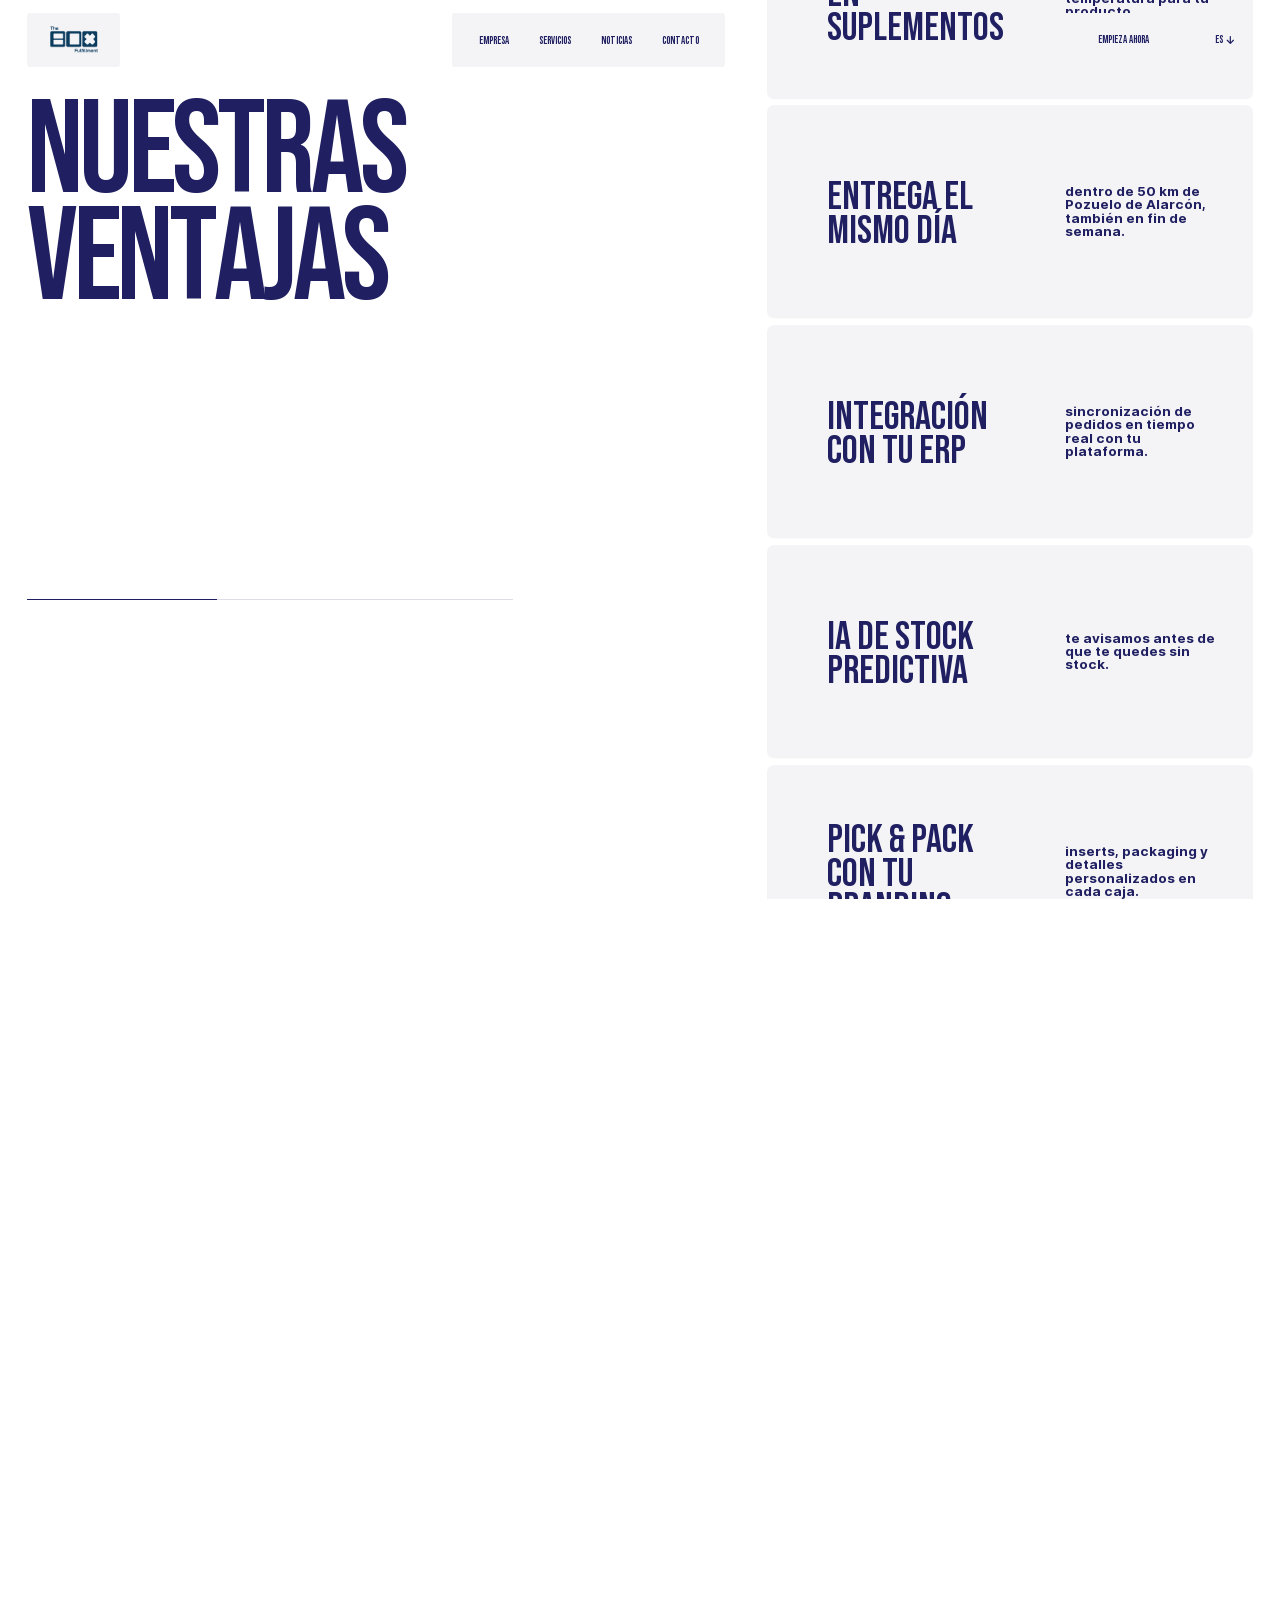
==== commit 87a97b78: "cambios realizados" ====
--- a/index.html
+++ b/index.html
@@ -7,10 +7,10 @@
 	<meta name="viewport" content="width=device-width, initial-scale=1.0, minimum-scale=1, maximum-scale=5" />
 	<meta name="format-detection" content="telephone=no" />
 
-	<link rel="preload" href="./assets/img/home/videos/hero-poster.png"
-		as="image" type="image/png" media="(min-width: 1025px)" />
-	<link rel="preload" href="./assets/img/home/videos/hero-mobile.png"
-		as="image" type="image/png" media="(max-width: 1024px)" />
+	<link rel="preload" href="./assets/img/home/videos/hero-poster.webp"
+		as="image" type="image/webp" media="(min-width: 1025px)" />
+	<link rel="preload" href="./assets/img/home/videos/hero-mobile.webp"
+		as="image" type="image/webp" media="(max-width: 1024px)" />
 	<link rel="preload" href="./assets/fonts/BebasNeuePro-Bold.woff" as="font" type="font/woff" crossorigin />
 
 	<link rel="icon" type="image/x-icon" sizes="192x192" href="./assets/favicon.ico" />
@@ -127,7 +127,7 @@
 					<div class="hero__video-cover">
 						<video class="hero__video" loop autoplay preload="auto" muted
 							src="https://mvplogistics.eu/wp-content/themes/mvp/assets/img/home/videos/hero.mp4"
-							poster="./assets/img/home/videos/hero-poster.png"></video>
+							poster="./assets/img/home/videos/hero-poster.webp"></video>
 					</div>
 				</div>
 
--- a/assets/css/custom.css
+++ b/assets/css/custom.css
@@ -1,3 +1,8 @@
+/* ── Desactivar animación de transición entre páginas ─── */
+.transition-plug {
+	display: none !important;
+}
+
 /* ── Formularios de contacto ──────────────────────────── */
 .modal__form {
 	display: flex;
@@ -52,7 +57,7 @@
 
 /* ── Hero About — imagen de fondo ────────────────────── */
 .hero-about {
-	background-image: url('../img/about-us/imgHeroAbous.png');
+	background-image: url('../img/about-us/imgHeroAbous.webp');
 	background-size: cover;
 	background-position: center;
 	background-repeat: no-repeat;
@@ -125,25 +130,25 @@
 
 /* Hero Servicios — imágenes personalizadas */
 .hero-services__section-0 {
-	background-image: url(../img/services/imgHeroServicios.png);
+	background-image: url(../img/services/imgHeroServicios.webp);
 }
 .hero-services__section-1 .hero-services__image {
-	background-image: url(../img/services/imgService1.png);
+	background-image: url(../img/services/imgService1.webp);
 }
 .hero-services__section-2 .hero-services__image {
-	background-image: url(../img/services/imgService2.png);
+	background-image: url(../img/services/imgService2.webp);
 }
 .hero-services__section-3 .hero-services__image {
-	background-image: url(../img/services/imgService3.png);
+	background-image: url(../img/services/imgService3.webp);
 }
 .hero-services__section-4 .hero-services__image {
-	background-image: url(../img/services/imgService4.png);
+	background-image: url(../img/services/imgService4.webp);
 }
 .hero-services__section-5 .hero-services__image {
-	background-image: url(../img/services/imgService5.png);
+	background-image: url(../img/services/imgService5.webp);
 }
 .hero-services__section-6 .hero-services__image {
-	background-image: url(../img/services/imgService6.png);
+	background-image: url(../img/services/imgService6.webp);
 }
 
 /* Hero About — evitar corte en "FULFILLMENT" */
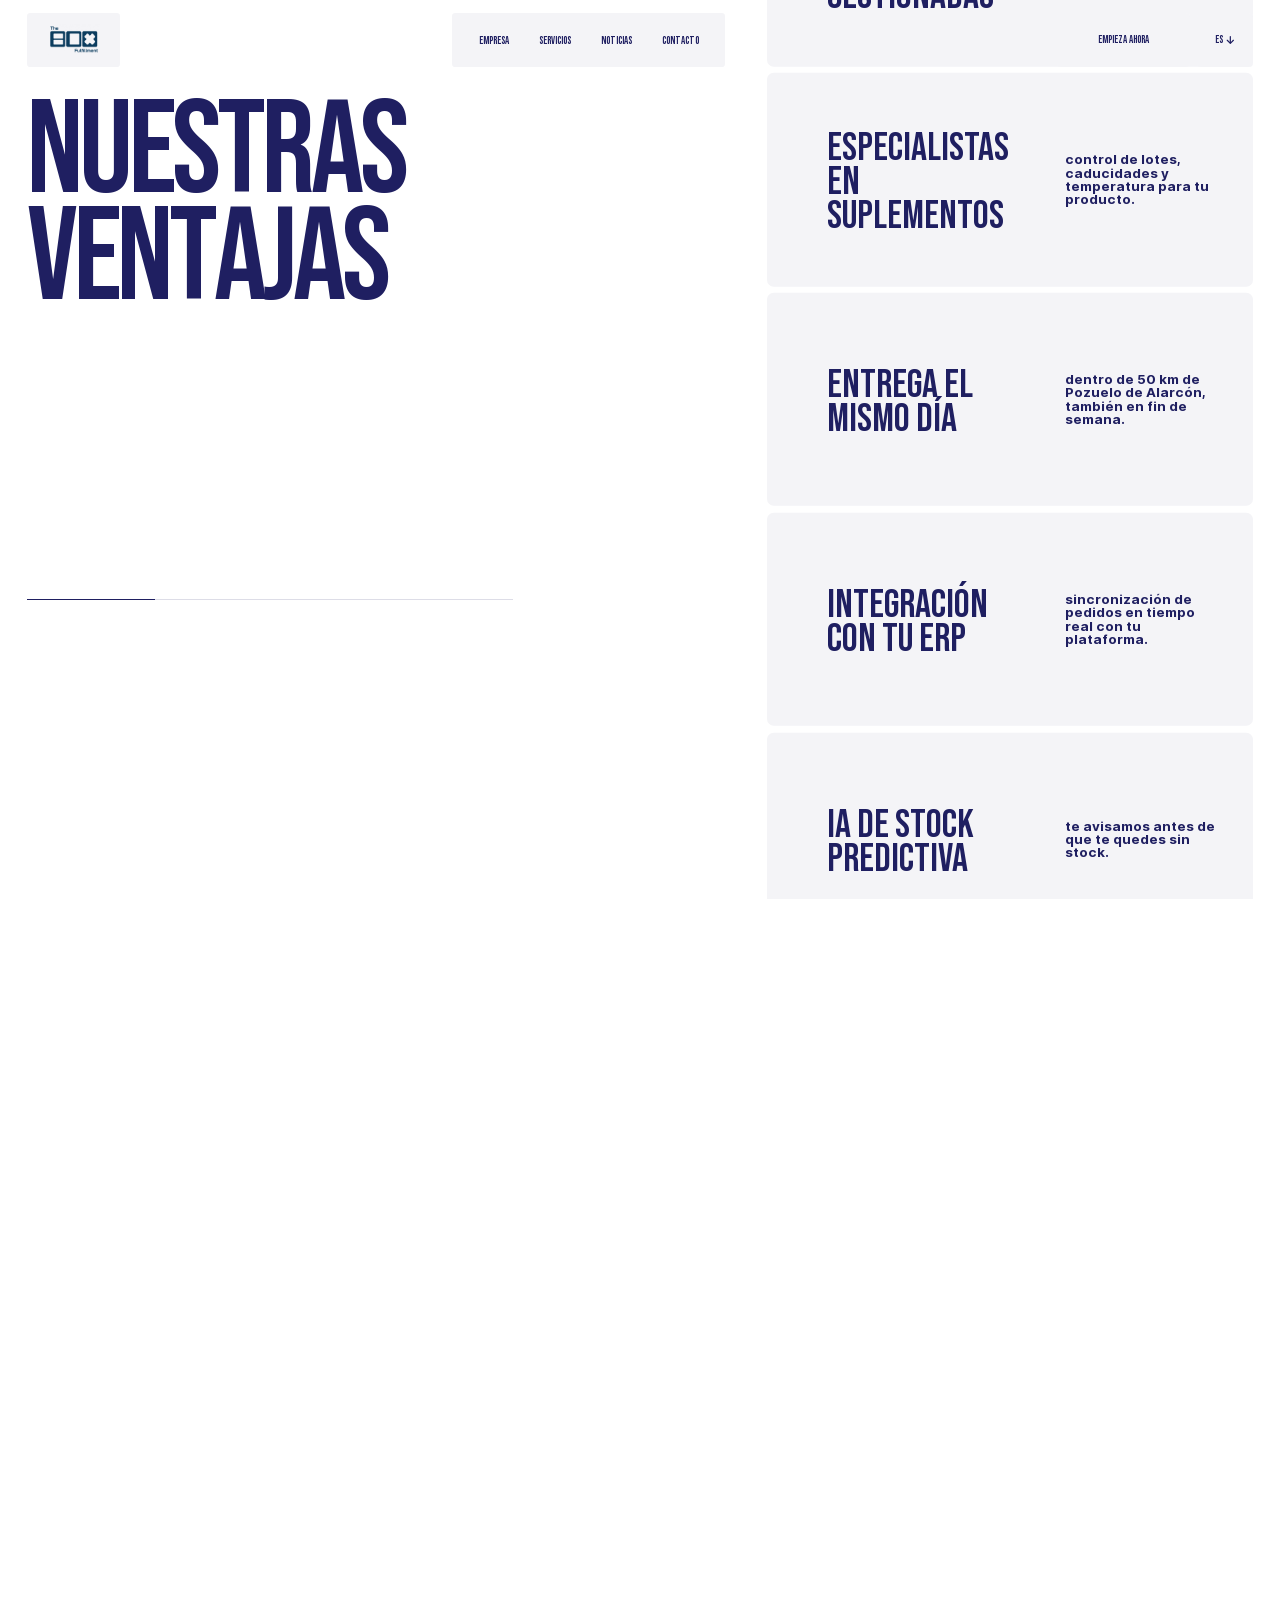
==== commit 7cc52c6a: "cambios realizados" ====
--- a/index.html
+++ b/index.html
@@ -126,7 +126,7 @@
 				<div class="hero__video-wrapper">
 					<div class="hero__video-cover">
 						<video class="hero__video" loop autoplay preload="auto" muted
-							src="https://mvplogistics.eu/wp-content/themes/mvp/assets/img/home/videos/hero.mp4"
+							src="./assets/img/home/videos/hero.mp4"
 							poster="./assets/img/home/videos/hero-poster.webp"></video>
 					</div>
 				</div>
--- a/assets/css/custom.css
+++ b/assets/css/custom.css
@@ -2,6 +2,7 @@
 .transition-plug {
 	display: none !important;
 }
+
 
 /* ── Formularios de contacto ──────────────────────────── */
 .modal__form {
@@ -105,17 +106,168 @@
 	border-color: rgba(255, 255, 255, 0.28) !important;
 }
 
-/* ── Logo en footer oscuro — subpáginas (blanco sobre negro) ── */
-body:not(.home) .footer__logo-img {
-	background: none;
-	border-radius: 0;
-	padding: 0;
+/* ── Logo en footer oscuro — todas las páginas (blanco sobre negro) ── */
+.footer__logo-img {
 	filter: brightness(0) invert(1);
 }
 
 /* ── Botón "Arriba" alineado al extremo derecho del footer ── */
 .footer__bottom-wrap {
 	justify-content: flex-end;
+}
+.footer__up-btn {
+	cursor: pointer;
+}
+
+/* ══════════════════════════════════════════════
+   PÁGINAS DE ARTÍCULO
+══════════════════════════════════════════════ */
+
+/* Hero */
+.article-hero {
+	padding: 200rem 0 0;
+}
+.article-hero__meta {
+	display: flex;
+	align-items: center;
+	gap: 24rem;
+	margin-bottom: 28rem;
+}
+.article-hero__back {
+	display: inline-flex;
+	align-items: center;
+	gap: 8rem;
+	font-size: 13rem;
+	font-weight: 700;
+	text-transform: uppercase;
+	letter-spacing: 0.08em;
+	color: rgba(31, 31, 97, 0.5);
+	text-decoration: none;
+	transition: color 0.2s;
+}
+.article-hero__back:hover { color: #1F1F61; }
+.article-hero__back svg { transition: transform 0.2s; }
+.article-hero__back:hover svg { transform: translateX(-4rem); }
+.article-hero__category {
+	font-size: 12rem;
+	font-weight: 700;
+	text-transform: uppercase;
+	letter-spacing: 0.1em;
+	color: #1F1F61;
+	background: rgba(31, 31, 97, 0.08);
+	padding: 5rem 14rem;
+	border-radius: 4rem;
+}
+.article-hero__date {
+	font-size: 13rem;
+	color: rgba(31, 31, 97, 0.45);
+	letter-spacing: 0.04em;
+}
+.article-hero__title {
+	font-size: 100rem;
+	line-height: 0.92;
+	text-transform: uppercase;
+	max-width: 1500rem;
+	margin-bottom: 60rem;
+}
+.article-hero__cover {
+	width: 100%;
+	height: 580rem;
+	overflow: hidden;
+	border-radius: 20rem;
+	margin-bottom: 100rem;
+}
+.article-hero__img {
+	width: 100%;
+	height: 100%;
+	object-fit: cover;
+	animation: article-img-in 1.2s cubic-bezier(0.22, 1, 0.36, 1) both;
+}
+@keyframes article-img-in {
+	from { transform: scale(1.06); opacity: 0; }
+	to   { transform: scale(1);    opacity: 1; }
+}
+
+/* Body */
+.article-body { padding: 0 0 100rem; }
+.article-body__inner {
+	max-width: 860rem;
+	margin: 0 auto;
+}
+.article-body__lead {
+	font-size: 26rem;
+	line-height: 1.5;
+	color: #1F1F61;
+	font-weight: 500;
+	margin-bottom: 55rem;
+	padding-bottom: 55rem;
+	border-bottom: 1rem solid rgba(31, 31, 97, 0.15);
+}
+.article-body__h2 {
+	font-size: 52rem;
+	text-transform: uppercase;
+	line-height: 0.95;
+	color: #1F1F61;
+	margin: 65rem 0 22rem;
+}
+.article-body__p {
+	font-size: 18rem;
+	line-height: 1.75;
+	color: rgba(31, 31, 97, 0.72);
+	margin-bottom: 22rem;
+}
+.article-body__quote {
+	margin: 55rem 0;
+	padding: 28rem 40rem;
+	border-left: 4rem solid #1F1F61;
+	background: rgba(31, 31, 97, 0.04);
+	border-radius: 0 12rem 12rem 0;
+	font-size: 24rem;
+	font-weight: 600;
+	line-height: 1.45;
+	color: #1F1F61;
+}
+.article-body__list {
+	list-style: none;
+	padding: 0;
+	margin-bottom: 30rem;
+}
+.article-body__list li {
+	position: relative;
+	padding: 16rem 0 16rem 30rem;
+	border-bottom: 1rem solid rgba(31, 31, 97, 0.1);
+	font-size: 18rem;
+	line-height: 1.6;
+	color: rgba(31, 31, 97, 0.72);
+}
+.article-body__list li::before {
+	content: '—';
+	position: absolute;
+	left: 0;
+	color: #1F1F61;
+	font-weight: 700;
+}
+
+/* Responsive artículo */
+@media only screen and (max-width: 1024px) {
+	.article-hero__title { font-size: 52rem; }
+	.article-hero__cover { height: 280rem; border-radius: 10rem; margin-bottom: 50rem; }
+	.article-body__lead { font-size: 18rem; }
+	.article-body__h2 { font-size: 32rem; }
+	.article-body__p, .article-body__list li { font-size: 16rem; }
+	.article-body__quote { font-size: 18rem; padding: 20rem 24rem; }
+}
+
+/* ── Categorías blog: estado activo ── */
+.blog__categories-item a._active .text-hover__elem-1 {
+	opacity: 0.5;
+	text-decoration: underline;
+}
+
+/* ── Formulario de contacto centrado en página de contacto ── */
+.page-contacts .contact__container-inner {
+	margin-left: auto;
+	margin-right: auto;
 }
 
 /* ── Eliminar gap blanco entre última sección y footer oscuro ── */
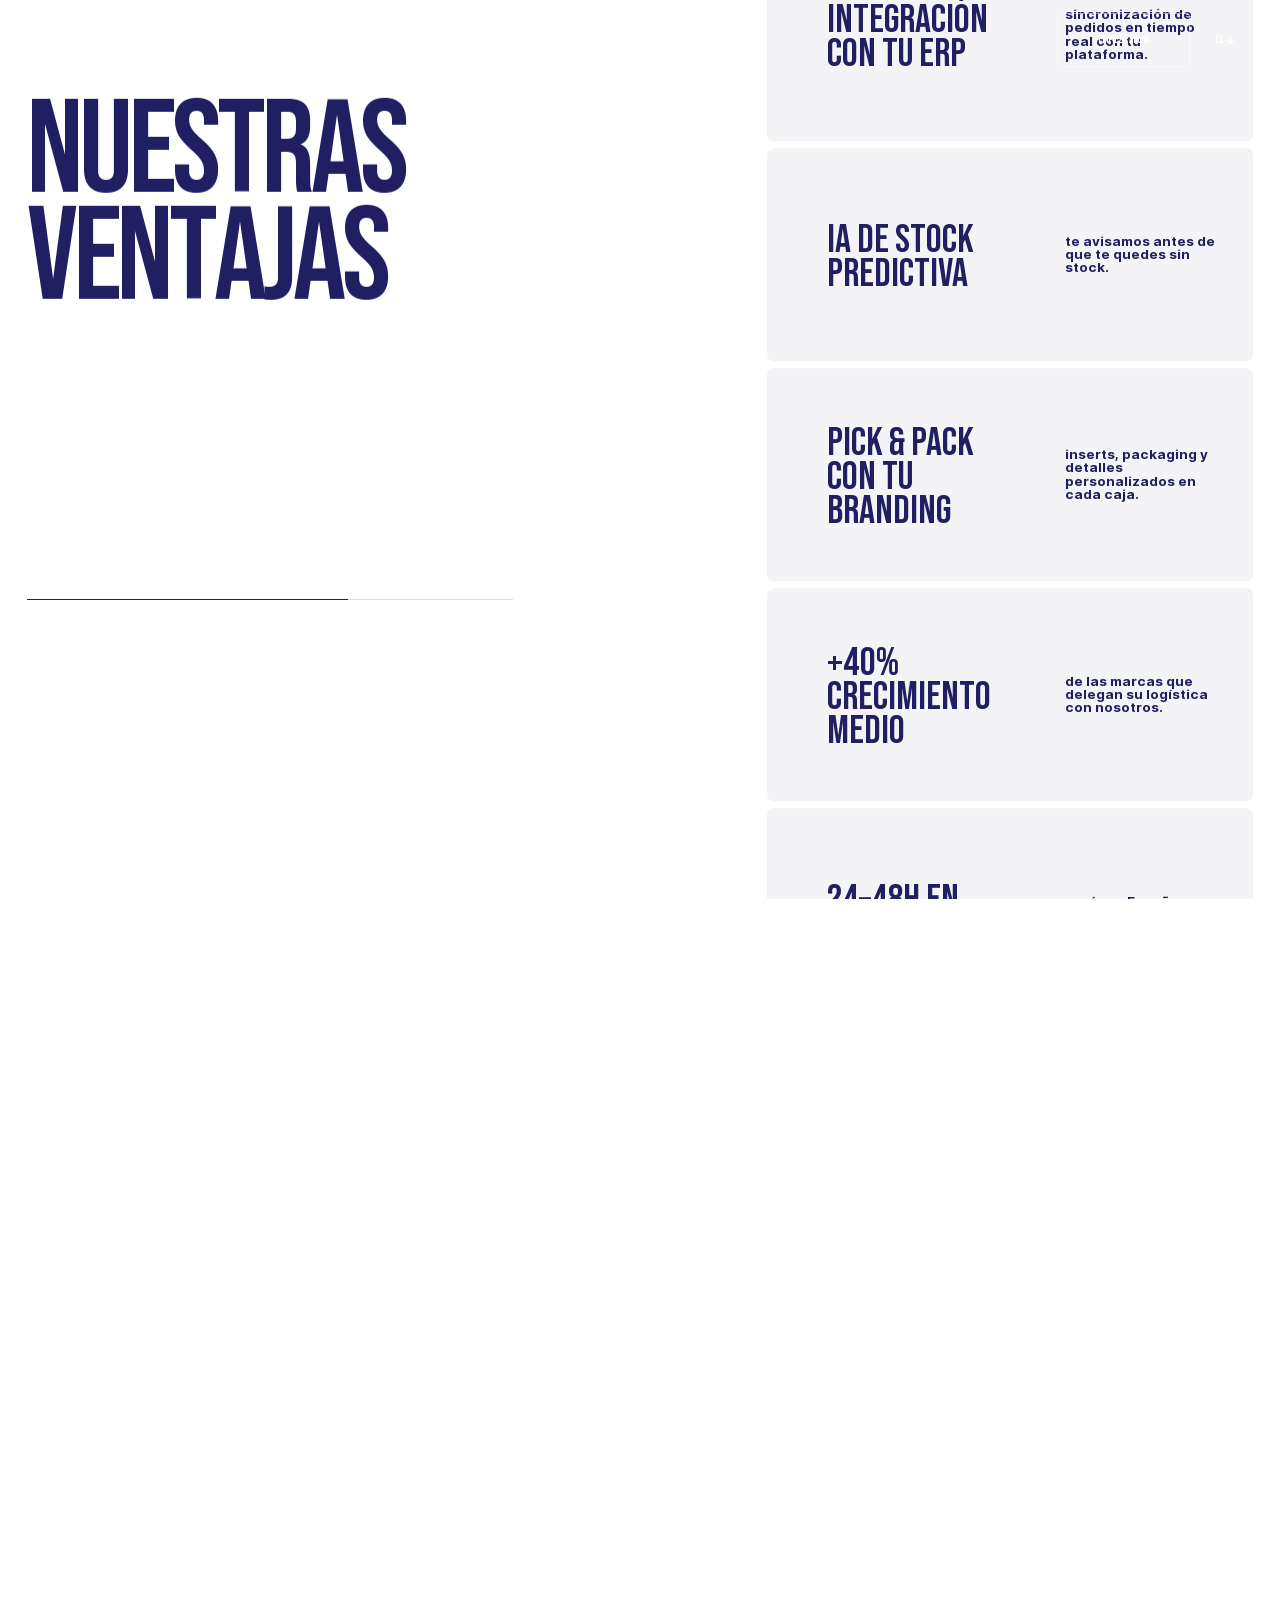
==== commit 351bf859: "estilo glass" ====
--- a/index.html
+++ b/index.html
@@ -147,7 +147,7 @@
 
 						<div class="hero__container-inner">
 							<h1 class="hero__title main-animated-text">
-								Del laboratorio a tu cliente — tú no tocas ni una caja.
+								La única empresa dedicada 100% a suplementos.
 							</h1>
 
 							<a href="./pages/services.html" class="hero__btn btn">Nuestros servicios</a>
--- a/assets/css/custom.css
+++ b/assets/css/custom.css
@@ -1,3 +1,84 @@
+/* ── Hero slider card — glass ─────────────────────────── */
+.hero-slider {
+	background: rgba(255, 255, 255, 0.12) !important;
+	-webkit-backdrop-filter: blur(24px) saturate(1.6);
+	backdrop-filter: blur(24px) saturate(1.6);
+	border: 1px solid rgba(255, 255, 255, 0.22);
+	box-shadow: 0 8px 40px rgba(0, 0, 0, 0.25);
+}
+.hero-slider__item {
+	background: transparent !important;
+}
+.hero-slider__counter,
+.hero-slider__counter-total,
+.hero-slider__title,
+.hero-slider__item-title {
+	color: #fff !important;
+}
+.hero-slider__progressbar {
+	background-color: rgba(255, 255, 255, 0.2) !important;
+}
+.hero-slider__progressbar .swiper-pagination-progressbar-fill {
+	background-color: #fff !important;
+}
+
+/* ── Header glass (sticky al volver a subir) ──────────── */
+.header._glass {
+	background: rgba(10, 10, 20, 0.55);
+	-webkit-backdrop-filter: blur(22px) saturate(1.4);
+	backdrop-filter: blur(22px) saturate(1.4);
+	border-bottom: 1px solid rgba(255, 255, 255, 0.08);
+	transition: background 0.4s ease, backdrop-filter 0.4s ease;
+}
+
+/* ── Header — sin cuadritos, texto y logo en blanco ──── */
+.header__logo {
+	background-color: transparent;
+	border-radius: 0;
+	padding: 0;
+}
+.header__logo-img {
+	filter: brightness(0) invert(1);
+}
+.header__menu {
+	background-color: transparent;
+	border-radius: 0;
+	padding: 0;
+}
+.header__menu-item {
+	color: #fff;
+}
+.header__menu-item .text-hover__elem {
+	color: #fff;
+}
+.header__btn.btn {
+	background-color: transparent;
+	border-color: rgba(255, 255, 255, 0.5);
+	color: #fff;
+}
+.header__btn.btn:hover {
+	color: #fff;
+}
+.header__lang-heading.btn {
+	background-color: transparent;
+	border-color: transparent;
+	color: #fff;
+}
+.header__lang-heading .btn__inner {
+	color: #fff;
+}
+.header__lang-heading svg path {
+	fill: #fff !important;
+}
+.header__lang-dropdown {
+	background-color: rgba(20, 20, 20, 0.85);
+	backdrop-filter: blur(8px);
+}
+.header__lang-item,
+.header__lang-item .text-hover__elem {
+	color: #fff;
+}
+
 /* ── Desactivar animación de transición entre páginas ─── */
 .transition-plug {
 	display: none !important;
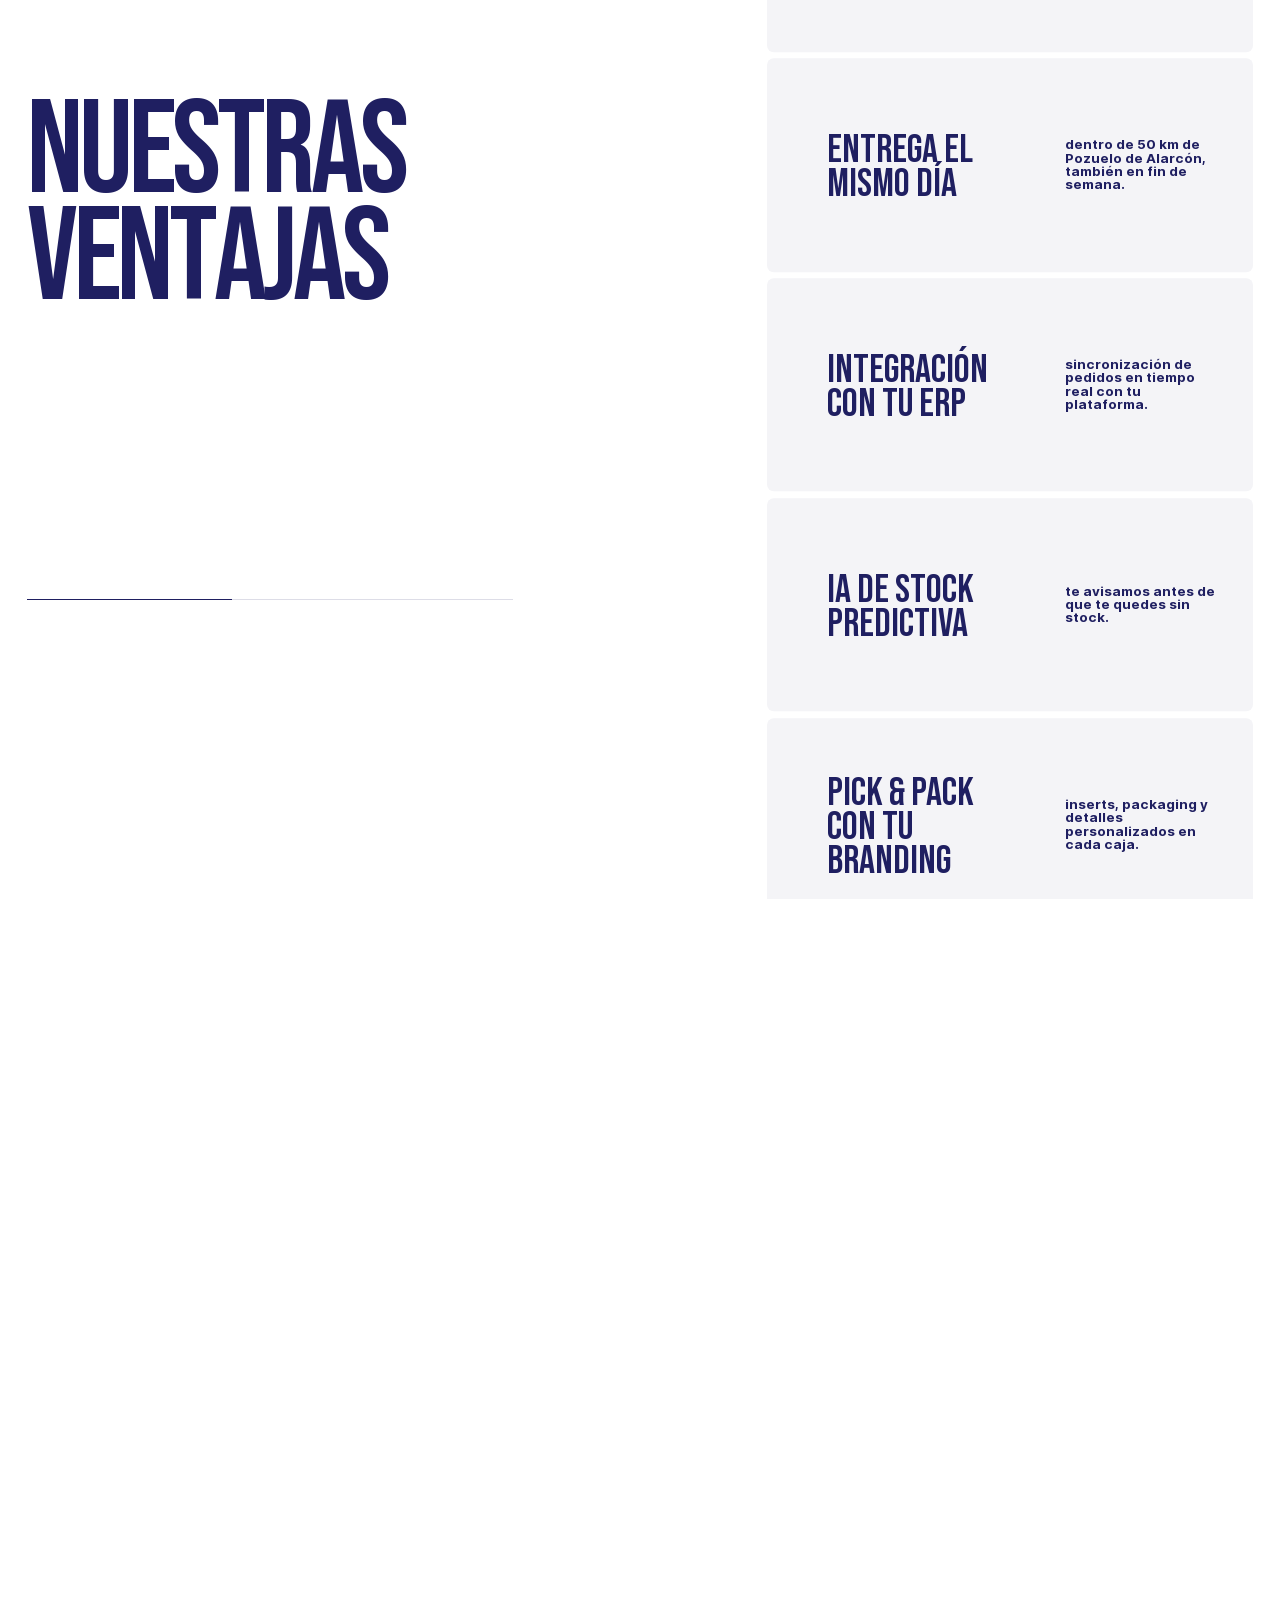
==== commit 30bc9bcb: "subido" ====
--- a/index.html
+++ b/index.html
@@ -147,7 +147,7 @@
 
 						<div class="hero__container-inner">
 							<h1 class="hero__title main-animated-text">
-								La única empresa dedicada 100% a suplementos.
+								El único Fulfillment dedicado 100% a suplementos.
 							</h1>
 
 							<a href="./pages/services.html" class="hero__btn btn">Nuestros servicios</a>
@@ -220,10 +220,10 @@
 
 								<div class="opacity-block">
 									<p class="about__text">
-										Fulfillment 100% especializado en suplementos. Tu laboratorio nos
-										envía la producción y nosotros la llevamos directamente a tus
-										clientes — con control de lotes, caducidades y stock en tiempo
-										real. Tú solo gestionas tu marca.
+										Fulfillment 100% especializado en suplementos. Recogemos tu
+										producción directamente del laboratorio y la llevamos hasta
+										tus clientes — con control de lotes, caducidades y stock en
+										tiempo real. Tú solo gestionas tu marca.
 									</p>
 
 									<a href="./pages/about-us.html" class="about__btn text-hover btn">
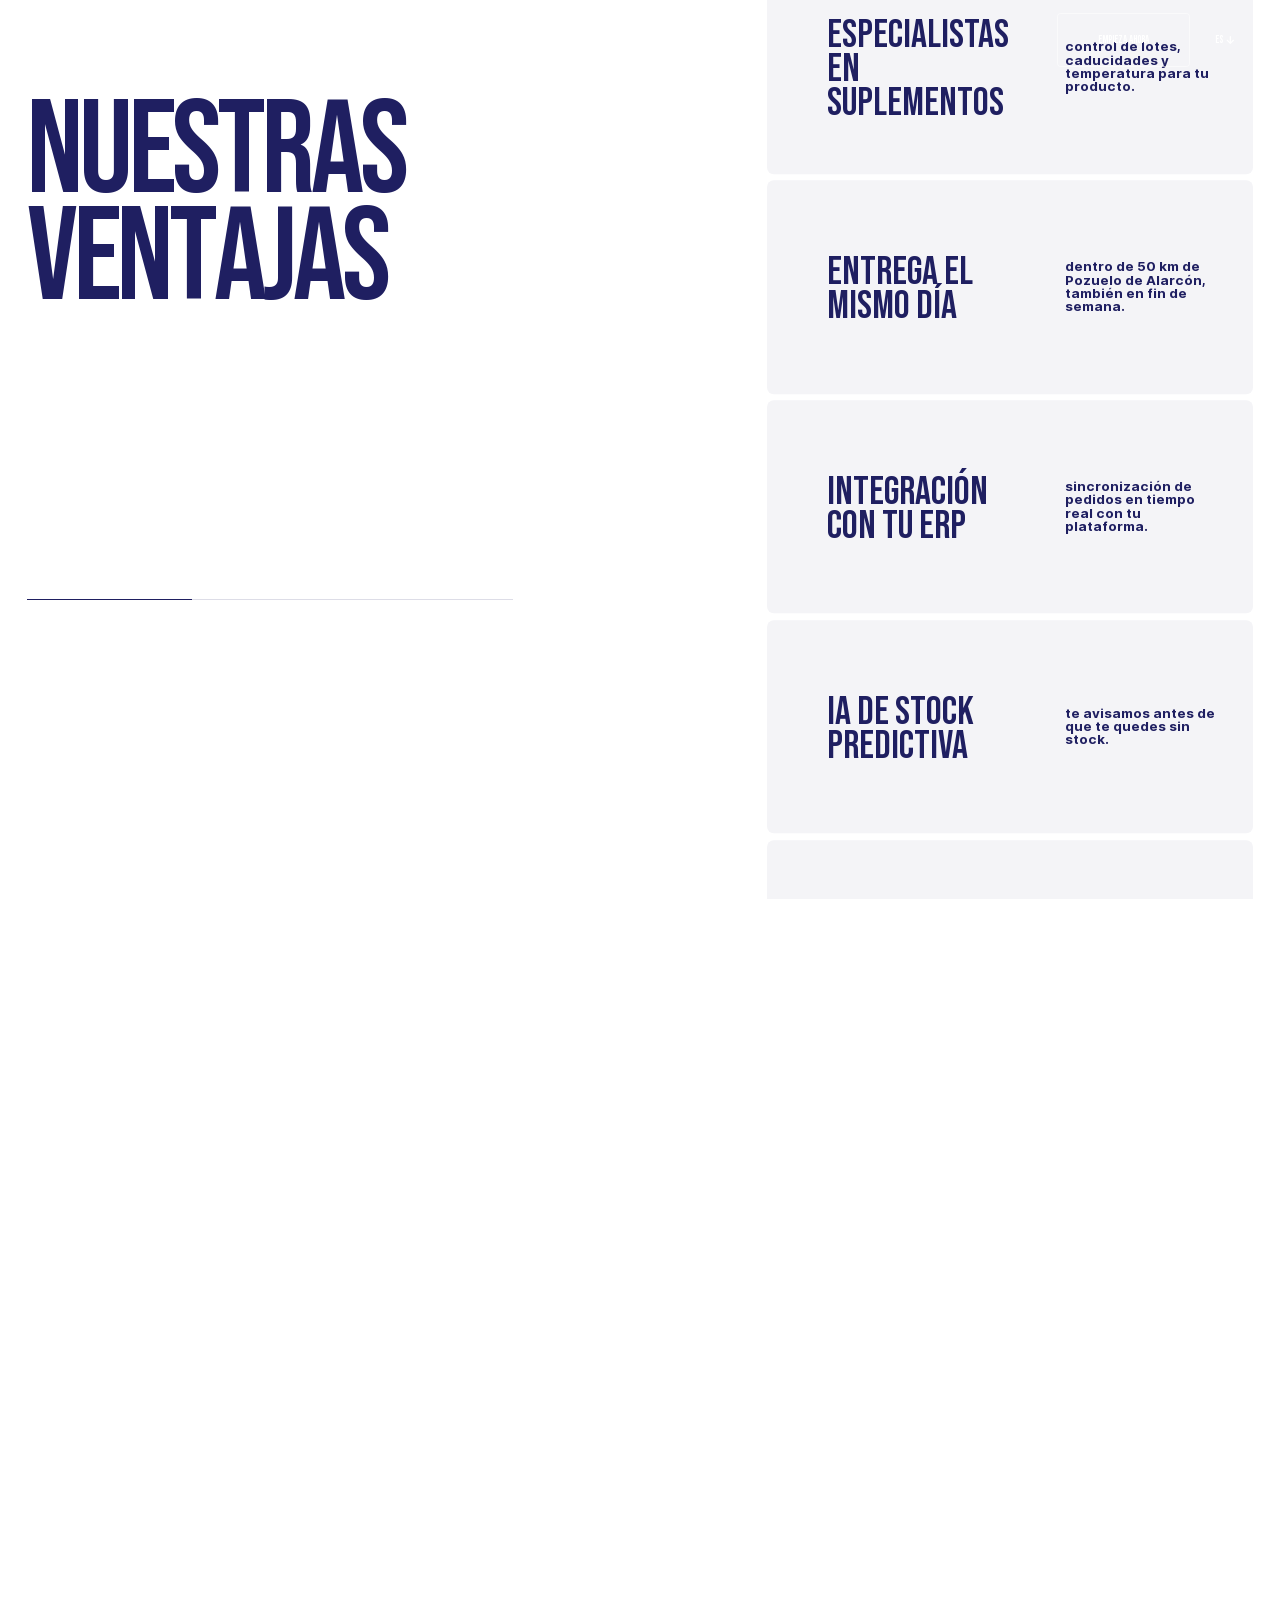
==== commit 293ca9bf: "he actualizado cositas..." ====
--- a/index.html
+++ b/index.html
@@ -54,6 +54,12 @@
 			</a>
 
 			<nav class="header__menu" data-da=".header__hamburger, 1024, 0">
+				<a href="./" class="header__menu-item text-hover">
+					<span class="text-hover__inner">
+						<span class="text-hover__elem text-hover__elem-1">Inicio</span>
+						<span class="text-hover__elem text-hover__elem-2 _c-dark">Inicio</span>
+					</span>
+				</a>
 				<a href="./pages/about-us.html" class="header__menu-item text-hover">
 					<span class="text-hover__inner">
 						<span class="text-hover__elem text-hover__elem-1">Empresa</span>
@@ -72,12 +78,6 @@
 						<span class="text-hover__elem text-hover__elem-2 _c-dark">Noticias</span>
 					</span>
 				</a>
-				<a href="./pages/contact-us.html" class="header__menu-item text-hover">
-					<span class="text-hover__inner">
-						<span class="text-hover__elem text-hover__elem-1">Contacto</span>
-						<span class="text-hover__elem text-hover__elem-2 _c-dark">Contacto</span>
-					</span>
-				</a>
 			</nav>
 
 			<div class="header__actions">
@@ -86,13 +86,13 @@
 					<span class="is-active">Cerrar</span>
 				</button>
 
-				<button type="button" class="header__btn text-hover btn" aria-label="Abrir modal"
-					data-da=".header__hamburger, 1024, 1" data-contact-modal>
+				<a href="./pages/contact-us.html" class="header__btn text-hover btn"
+					data-da=".header__hamburger, 1024, 1">
 					<span class="btn__inner text-hover__inner">
 						<span class="text-hover__elem text-hover__elem-1">Empieza ahora</span>
 						<span class="text-hover__elem text-hover__elem-2">Empieza ahora</span>
 					</span>
-				</button>
+				</a>
 
 				<div class="header__lang dropdown">
 					<div class="header__lang-heading btn">
@@ -676,60 +676,7 @@
 		</div>
 	</div>
 
-	<!-- Modal: Formulario de contacto -->
-	<div class="modal hidden" id="modal-contact">
-		<p class="modal__title">Te respondemos en menos de 24h.</p>
-		<p class="modal__text">¡Nos encantará hablar contigo!</p>
-
-		<form class="modal__form" id="modal-contact-form" novalidate>
-			<label class="modal__form-item input">
-				<span class="modal__form-caption input__caption">
-					Nombre completo: <span class="_c-accent">*</span>
-				</span>
-				<input type="text" name="full_name" class="modal__form-input input__field" required maxlength="400" />
-			</label>
-
-			<label class="modal__form-item input">
-				<span class="modal__form-caption input__caption">
-					Teléfono: <span class="_c-accent">*</span>
-				</span>
-				<input type="tel" name="phone" class="modal__form-input input__field input-tel" required maxlength="400" />
-			</label>
-
-			<label class="modal__form-item input">
-				<span class="modal__form-caption input__caption">E-mail:</span>
-				<input type="email" name="email" class="modal__form-input input__field" maxlength="400" />
-			</label>
-
-			<div class="form-message" id="modal-form-message"></div>
-
-			<button type="submit" class="modal__form-submit text-hover btn _accent">
-				<span class="text-hover__inner">
-					<span class="text-hover__elem text-hover__elem-1">Enviar solicitud</span>
-					<span class="text-hover__elem text-hover__elem-2">Enviar solicitud</span>
-				</span>
-			</button>
-		</form>
-	</div>
-
-	<!-- Modal: Gracias -->
-	<div class="modal hidden" id="modal-thx">
-		<p class="modal__title">¡Gracias por contactar con nosotros!</p>
-		<p class="modal__text">
-			Te respondemos lo antes posible. Si es urgente, llámanos directamente:
-		</p>
-		<div class="modal__contact">
-			<a href="tel:+34600000001" class="modal__contact-item">
-				<img src="./assets/img/team/modal-photo-1.png" alt="Foto" class="modal__contact-img" />
-				<span class="modal__contact-wrapper">
-					<span class="modal__contact-heading">The Box Fulfillment</span>
-					<span class="modal__contact-text">+34 600 000 001</span>
-				</span>
-			</a>
-		</div>
-	</div>
-
-	<script src="./assets/js/main.js"></script>
+<script src="./assets/js/main.js"></script>
 	<script src="./assets/js/custom.js"></script>
 
 </body>
--- a/assets/css/custom.css
+++ b/assets/css/custom.css
@@ -389,6 +389,14 @@
 	white-space: nowrap;
 }
 
+/* ── Services homepage: crossfade imagen panel izquierdo ── */
+.services__container-inner {
+	transition: opacity 0.25s ease;
+}
+.services__container-inner._img-changing {
+	opacity: 0.6;
+}
+
 /* Note — evitar que los chars de SplitText salten de línea al animar width */
 .note__head {
 	overflow: visible;
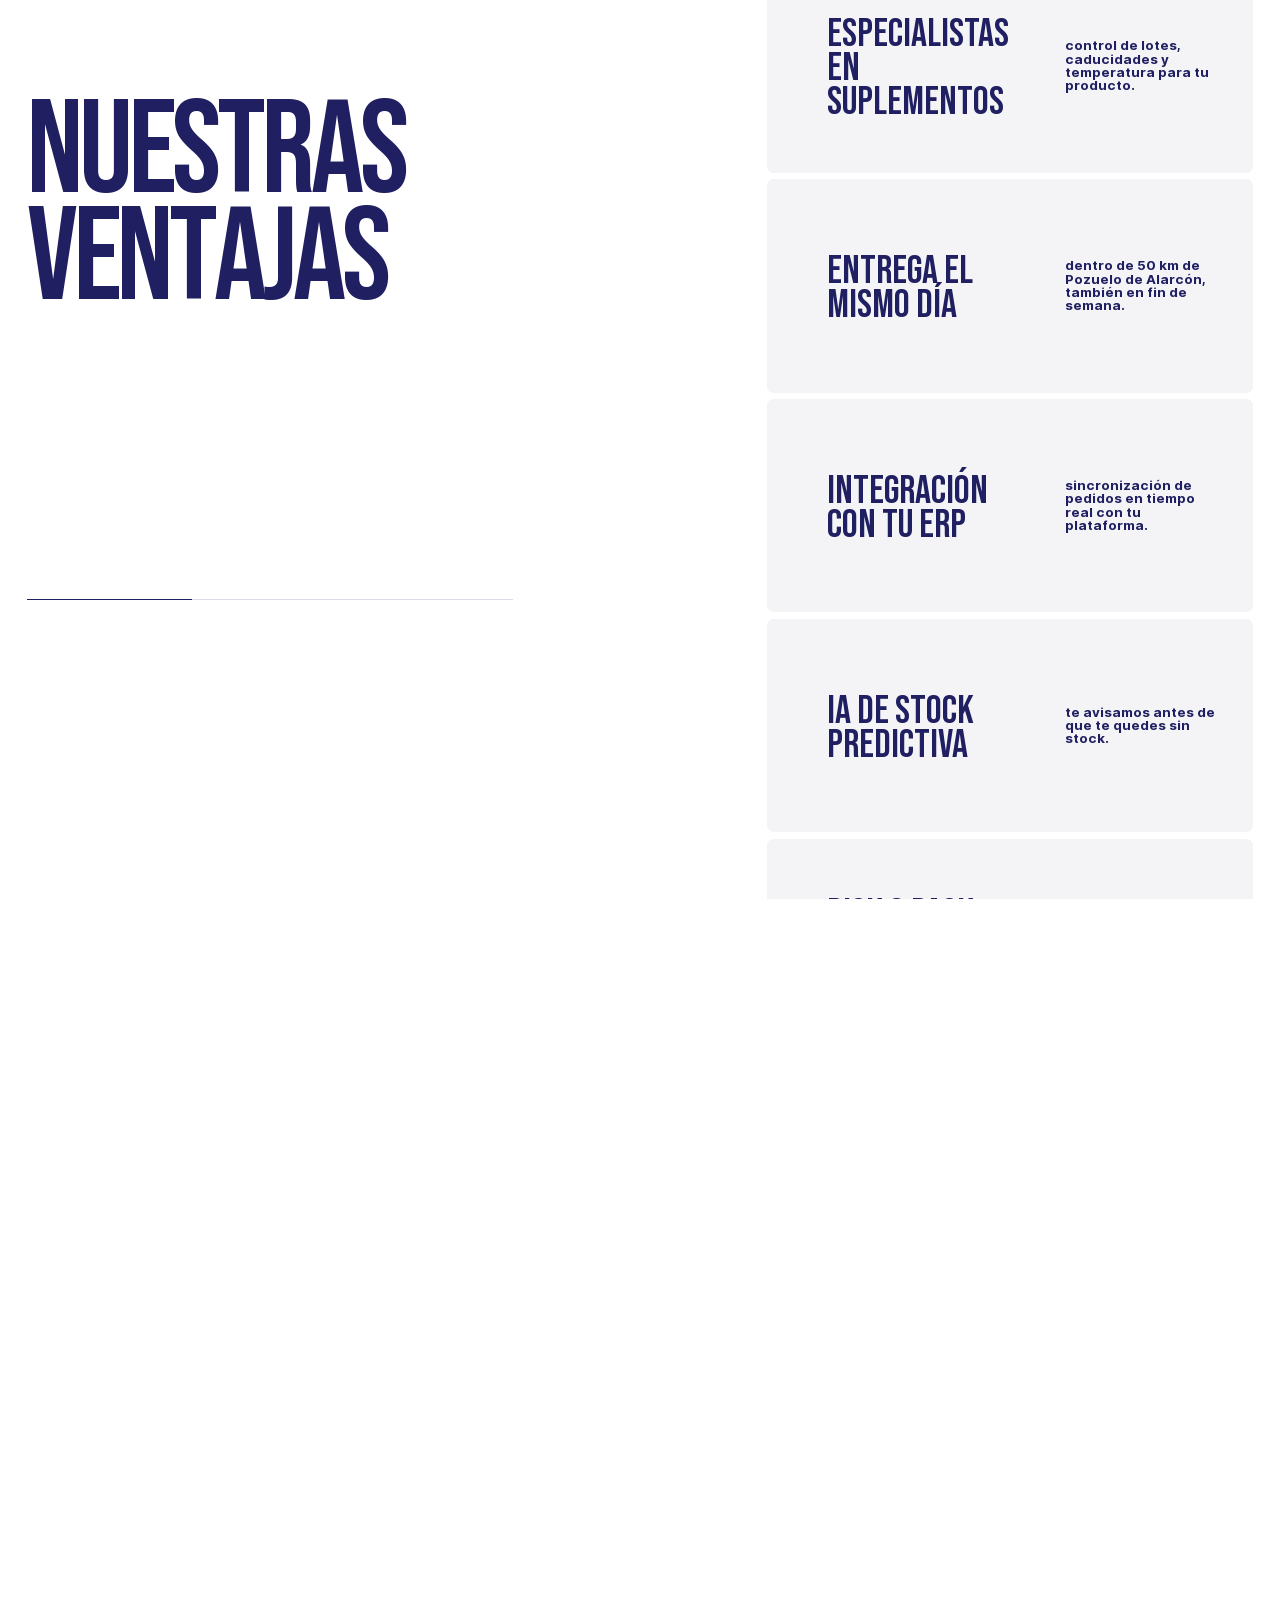
==== commit d7811ea2: "Esto debe ser increible" ====
--- a/index.html
+++ b/index.html
@@ -336,9 +336,9 @@
 										<p class="services__item-text">control de lotes, caducidades y stock en tiempo real.</p>
 									</div>
 								</div>
-								<a href="./pages/services.html" class="services__item-btn btn _accent" data-service="1">
+								<button type="button" class="services__item-btn btn _accent" data-fancybox data-src="#home-service-1">
 									<span class="btn__inner"></span>
-								</a>
+								</button>
 							</div>
 
 							<div class="services__item services__item-2 _accent">
@@ -349,9 +349,9 @@
 										<p class="services__item-text">personalización máxima en cada caja con tu branding.</p>
 									</div>
 								</div>
-								<a href="./pages/services.html" class="services__item-btn btn" data-service="2">
+								<button type="button" class="services__item-btn btn" data-fancybox data-src="#home-service-2">
 									<span class="btn__inner"></span>
-								</a>
+								</button>
 							</div>
 
 							<div class="services__item services__item-3">
@@ -362,9 +362,9 @@
 										<p class="services__item-text">24–48h en Península, incluidos fines de semana.</p>
 									</div>
 								</div>
-								<a href="./pages/services.html" class="services__item-btn btn _accent" data-service="3">
+								<button type="button" class="services__item-btn btn _accent" data-fancybox data-src="#home-service-3">
 									<span class="btn__inner"></span>
-								</a>
+								</button>
 							</div>
 
 							<div class="services__item services__item-4 _accent">
@@ -375,9 +375,9 @@
 										<p class="services__item-text">panel de control con visibilidad total de tu operación.</p>
 									</div>
 								</div>
-								<a href="./pages/services.html" class="services__item-btn btn" data-service="4">
+								<button type="button" class="services__item-btn btn" data-fancybox data-src="#home-service-4">
 									<span class="btn__inner"></span>
-								</a>
+								</button>
 							</div>
 
 							<div class="services__item services__item-5">
@@ -388,9 +388,9 @@
 										<p class="services__item-text">predicción de rotura de stock antes de que ocurra.</p>
 									</div>
 								</div>
-								<a href="./pages/services.html" class="services__item-btn btn _accent" data-service="5">
+								<button type="button" class="services__item-btn btn _accent" data-fancybox data-src="#home-service-5">
 									<span class="btn__inner"></span>
-								</a>
+								</button>
 							</div>
 
 							<div class="services__item services__item-6 _accent">
@@ -401,9 +401,9 @@
 										<p class="services__item-text">gestión completa de retornos sin complicaciones.</p>
 									</div>
 								</div>
-								<a href="./pages/services.html" class="services__item-btn btn" data-service="6">
+								<button type="button" class="services__item-btn btn" data-fancybox data-src="#home-service-6">
 									<span class="btn__inner"></span>
-								</a>
+								</button>
 							</div>
 						</div>
 					</div>
@@ -676,7 +676,122 @@
 		</div>
 	</div>
 
-<script src="./assets/js/main.js"></script>
+<!-- Modales de servicios (home) — abiertos por Fancybox desde los botones "+" -->
+	<div class="modal-services hidden" id="home-service-1">
+		<div class="modal-services__inner">
+			<h3 class="modal-services__title">Almacenamiento</h3>
+			<div class="modal-services__container">
+				<h4 class="modal-services__heading">Control de lotes y caducidades</h4>
+				<p class="modal-services__text">Cada SKU entra con número de lote y fecha de caducidad registrada. El sistema aplica FIFO automático para garantizar que siempre sale el producto más antiguo primero.</p>
+			</div>
+			<div class="modal-services__container">
+				<h4 class="modal-services__heading">Alertas proactivas</h4>
+				<ul class="modal-services__list">
+					<li class="modal-services__list-item">Alerta de caducidad próxima (configurable, p. ej. 90 días).</li>
+					<li class="modal-services__list-item">Alerta de stock mínimo por SKU.</li>
+					<li class="modal-services__list-item">Temperatura controlada y acceso restringido 24h.</li>
+				</ul>
+			</div>
+			<a href="./pages/services.html#service-1" class="modal-services__cta">Ver el servicio completo →</a>
+		</div>
+	</div>
+
+	<div class="modal-services hidden" id="home-service-2">
+		<div class="modal-services__inner">
+			<h3 class="modal-services__title">Pick &amp; Pack</h3>
+			<div class="modal-services__container">
+				<h4 class="modal-services__heading">Tu branding en cada caja</h4>
+				<p class="modal-services__text">Cada pedido sale con tu imagen de marca: caja personalizada, inserts, packaging premium y cualquier detalle que definas. El unboxing es parte de tu producto.</p>
+			</div>
+			<div class="modal-services__container">
+				<h4 class="modal-services__heading">Proceso de calidad</h4>
+				<ul class="modal-services__list">
+					<li class="modal-services__list-item">Picking por SKU con doble verificación.</li>
+					<li class="modal-services__list-item">Fotografía del envío antes de salida.</li>
+					<li class="modal-services__list-item">Capacidad para kits multiproduto y suscripciones.</li>
+				</ul>
+			</div>
+			<a href="./pages/services.html#service-2" class="modal-services__cta">Ver el servicio completo →</a>
+		</div>
+	</div>
+
+	<div class="modal-services hidden" id="home-service-3">
+		<div class="modal-services__inner">
+			<h3 class="modal-services__title">Envíos</h3>
+			<div class="modal-services__container">
+				<h4 class="modal-services__heading">24–48h en Península, mismo día en 50 km</h4>
+				<p class="modal-services__text">Pedidos confirmados antes de las 14h con destino a menos de 50 km de Pozuelo de Alarcón salen el mismo día — incluidos sábados y domingos.</p>
+			</div>
+			<div class="modal-services__container">
+				<h4 class="modal-services__heading">Transportistas integrados</h4>
+				<ul class="modal-services__list">
+					<li class="modal-services__list-item">DHL Express, UPS, Correos Express, MRW.</li>
+					<li class="modal-services__list-item">Cobertura nacional e internacional.</li>
+					<li class="modal-services__list-item">Tracking automático al cliente desde el panel ERP.</li>
+				</ul>
+			</div>
+			<a href="./pages/services.html#service-3" class="modal-services__cta">Ver el servicio completo →</a>
+		</div>
+	</div>
+
+	<div class="modal-services hidden" id="home-service-4">
+		<div class="modal-services__inner">
+			<h3 class="modal-services__title">ERP de gestión</h3>
+			<div class="modal-services__container">
+				<h4 class="modal-services__heading">Visibilidad total en un solo panel</h4>
+				<p class="modal-services__text">Accede en tiempo real a pedidos, stock, envíos activos y devoluciones desde tu panel web, sin depender de emails ni llamadas.</p>
+			</div>
+			<div class="modal-services__container">
+				<h4 class="modal-services__heading">Integración con tu plataforma</h4>
+				<ul class="modal-services__list">
+					<li class="modal-services__list-item">Shopify, WooCommerce y PrestaShop nativos.</li>
+					<li class="modal-services__list-item">Conexión via API con cualquier ERP o marketplace.</li>
+					<li class="modal-services__list-item">Sincronización de pedidos en tiempo real.</li>
+				</ul>
+			</div>
+			<a href="./pages/services.html#service-4" class="modal-services__cta">Ver el servicio completo →</a>
+		</div>
+	</div>
+
+	<div class="modal-services hidden" id="home-service-5">
+		<div class="modal-services__inner">
+			<h3 class="modal-services__title">IA de Stock predictiva</h3>
+			<div class="modal-services__container">
+				<h4 class="modal-services__heading">Anticípate a la rotura de stock</h4>
+				<p class="modal-services__text">Nuestro algoritmo analiza tu historial de ventas, estacionalidad y tendencias para predecir cuándo necesitarás reponer cada SKU — antes de que se agote.</p>
+			</div>
+			<div class="modal-services__container">
+				<h4 class="modal-services__heading">Alertas automáticas</h4>
+				<ul class="modal-services__list">
+					<li class="modal-services__list-item">Notificación días antes de llegar al mínimo.</li>
+					<li class="modal-services__list-item">Recomendación de cantidad óptima a reponer.</li>
+					<li class="modal-services__list-item">Sin configuración manual: aprende de tu operación.</li>
+				</ul>
+			</div>
+			<a href="./pages/services.html#service-5" class="modal-services__cta">Ver el servicio completo →</a>
+		</div>
+	</div>
+
+	<div class="modal-services hidden" id="home-service-6">
+		<div class="modal-services__inner">
+			<h3 class="modal-services__title">Devoluciones</h3>
+			<div class="modal-services__container">
+				<h4 class="modal-services__heading">Gestión completa de retornos</h4>
+				<p class="modal-services__text">Recibimos el producto devuelto, lo inspeccionamos, lo re-embalamos si está en condiciones y lo reintegramos al stock — todo registrado y trazable.</p>
+			</div>
+			<div class="modal-services__container">
+				<h4 class="modal-services__heading">Trazabilidad total</h4>
+				<ul class="modal-services__list">
+					<li class="modal-services__list-item">Panel de devoluciones en tiempo real.</li>
+					<li class="modal-services__list-item">Estado de cada unidad: apto, dañado, destruido.</li>
+					<li class="modal-services__list-item">Informes de tasa de devolución por SKU.</li>
+				</ul>
+			</div>
+			<a href="./pages/services.html#service-6" class="modal-services__cta">Ver el servicio completo →</a>
+		</div>
+	</div>
+
+	<script src="./assets/js/main.js"></script>
 	<script src="./assets/js/custom.js"></script>
 
 </body>
--- a/assets/css/custom.css
+++ b/assets/css/custom.css
@@ -366,22 +366,44 @@
 	background-image: url(../img/services/imgHeroServicios.webp);
 }
 .hero-services__section-1 .hero-services__image {
-	background-image: url(../img/services/imgService1.webp);
+	background-image: url(../img/img2.png);
 }
 .hero-services__section-2 .hero-services__image {
-	background-image: url(../img/services/imgService2.webp);
+	background-image: url(../img/img5.png);
+	background-position: top center;
 }
 .hero-services__section-3 .hero-services__image {
-	background-image: url(../img/services/imgService3.webp);
+	background-image: url(../img/img3.png);
 }
 .hero-services__section-4 .hero-services__image {
-	background-image: url(../img/services/imgService4.webp);
+	background-image: url(../img/img4.png);
 }
 .hero-services__section-5 .hero-services__image {
-	background-image: url(../img/services/imgService5.webp);
+	background-image: url(../img/img10.png);
 }
 .hero-services__section-6 .hero-services__image {
-	background-image: url(../img/services/imgService6.webp);
+	background-image: url(../img/img1.png);
+}
+
+/* ── Botón CTA en modales de servicio (fondo oscuro #1f1f61) ── */
+.modal-services__cta {
+	display: inline-block;
+	margin-top: 50rem;
+	padding: 16rem 36rem;
+	background: #fff;
+	color: #1f1f61 !important;
+	font-size: 13rem;
+	font-weight: 700;
+	text-transform: uppercase;
+	letter-spacing: 0.08em;
+	border-radius: 6rem;
+	border: 2rem solid #fff;
+	text-decoration: none;
+	transition: background 0.25s, color 0.25s;
+}
+.modal-services__cta:hover {
+	background: transparent;
+	color: #fff !important;
 }
 
 /* Hero About — evitar corte en "FULFILLMENT" */
@@ -392,6 +414,7 @@
 /* ── Services homepage: crossfade imagen panel izquierdo ── */
 .services__container-inner {
 	transition: opacity 0.25s ease;
+	background-position: center;
 }
 .services__container-inner._img-changing {
 	opacity: 0.6;
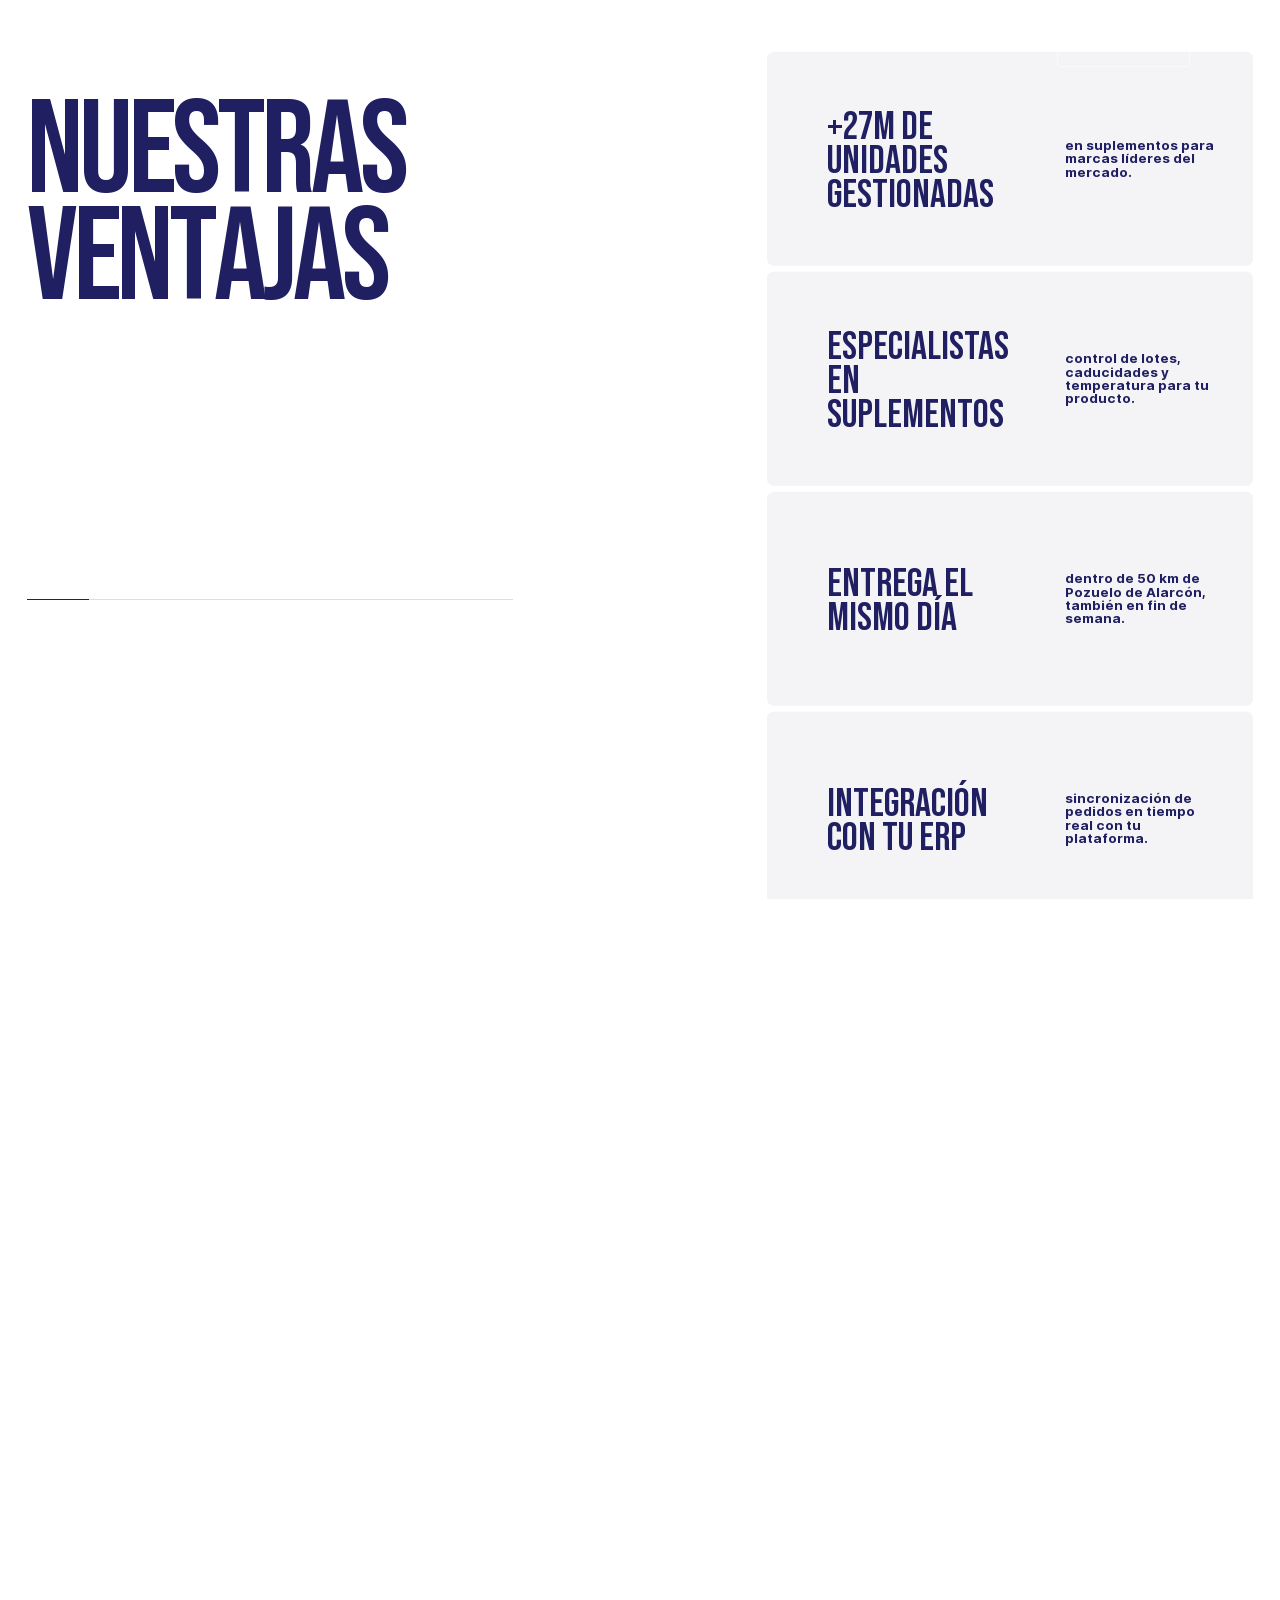
==== commit 43a3c943: "cambiado el video del footer" ====
--- a/index.html
+++ b/index.html
@@ -413,7 +413,7 @@
 			<div class="footer__video-container">
 				<div class="footer__video-wrapper">
 					<video class="footer__video" loop autoplay preload="auto" muted
-						src="https://mvplogistics.eu/wp-content/themes/mvp/assets/img/home/videos/footer.mp4"></video>
+						src="./assets/img/home/videos/footer.mp4"></video>
 				</div>
 
 				<!-- Integrations / Partners -->
--- a/assets/css/custom.css
+++ b/assets/css/custom.css
@@ -82,6 +82,15 @@
 /* ── Desactivar animación de transición entre páginas ─── */
 .transition-plug {
 	display: none !important;
+}
+
+/* ── Header oscuro en páginas blancas solo cuando está en el top ──────
+   custom.js añade ._at-top cuando scrollY <= 80 y lo quita en cuanto
+   el usuario baja, por lo que el fondo desaparece junto con el header. */
+.page-blog .header._at-top,
+.page-contacts .header._at-top,
+.page-privacy .header._at-top {
+	background-color: #1f1f61;
 }
 
 
